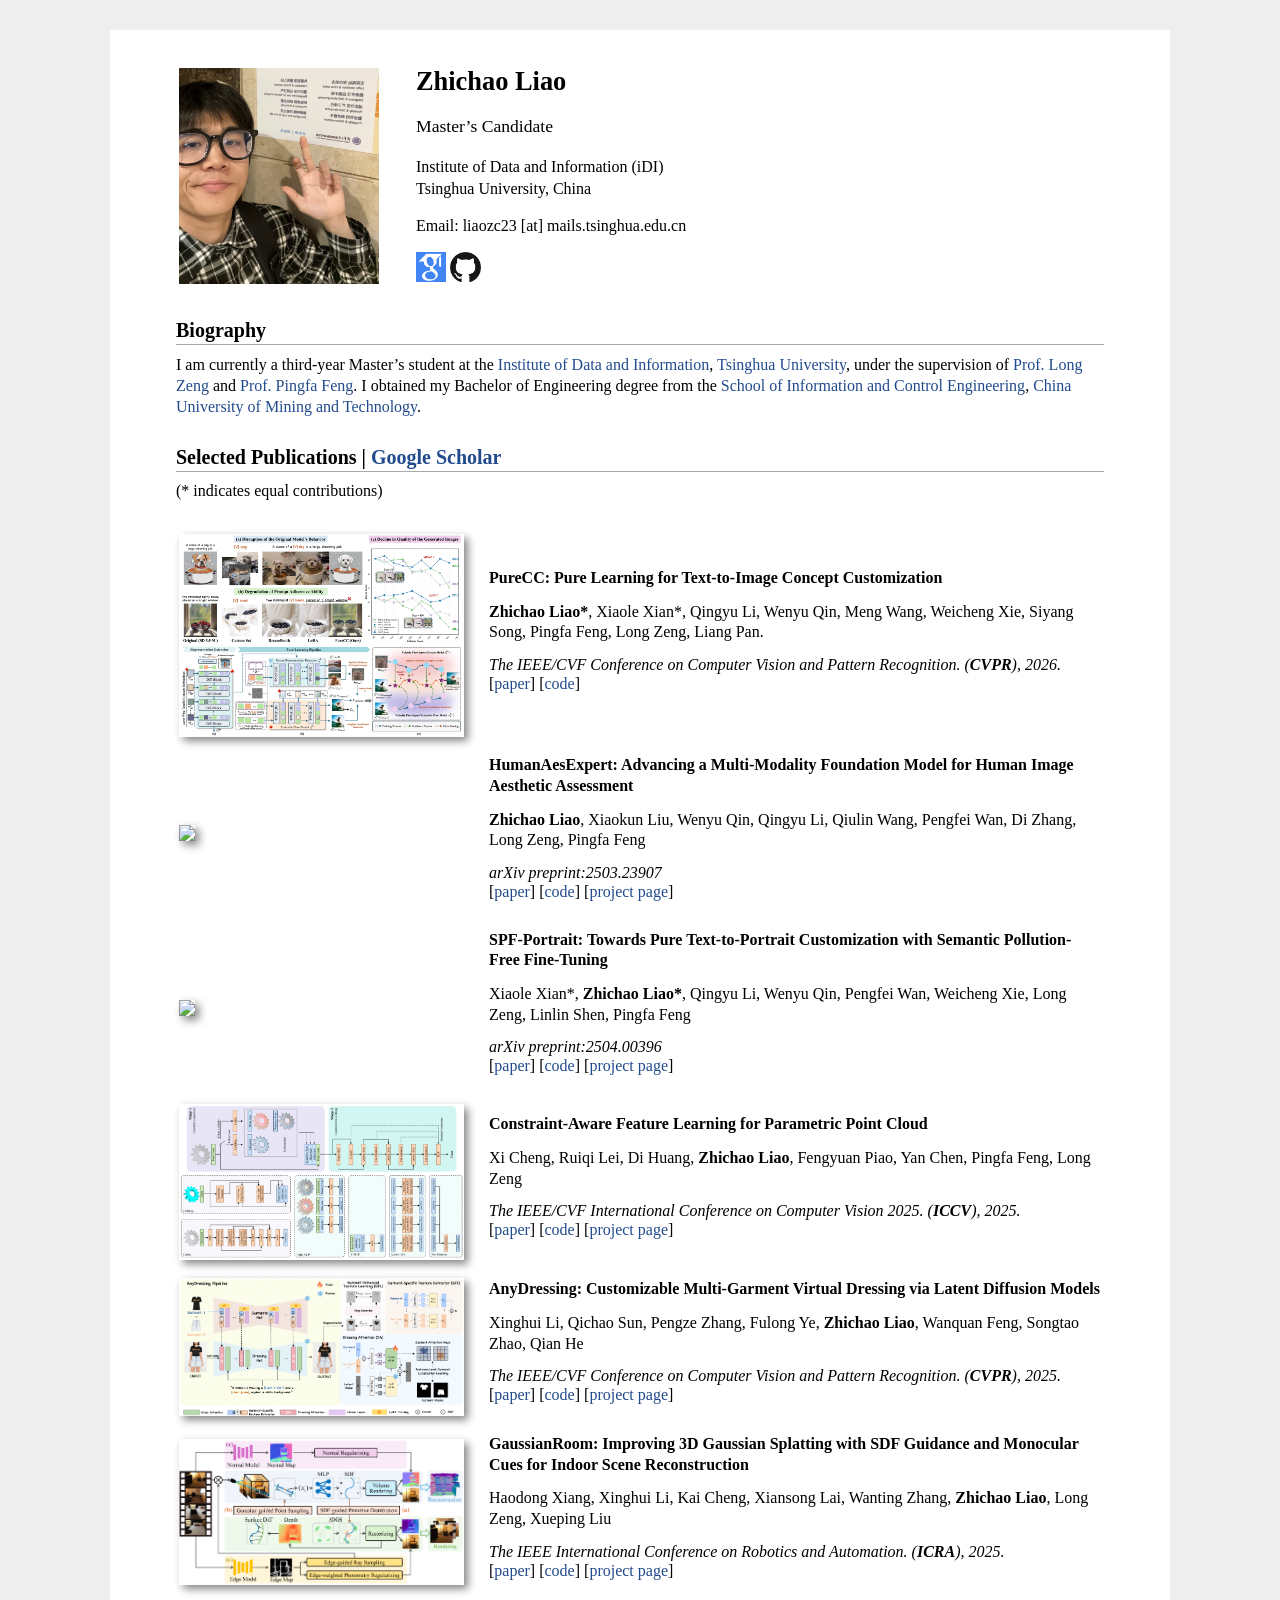
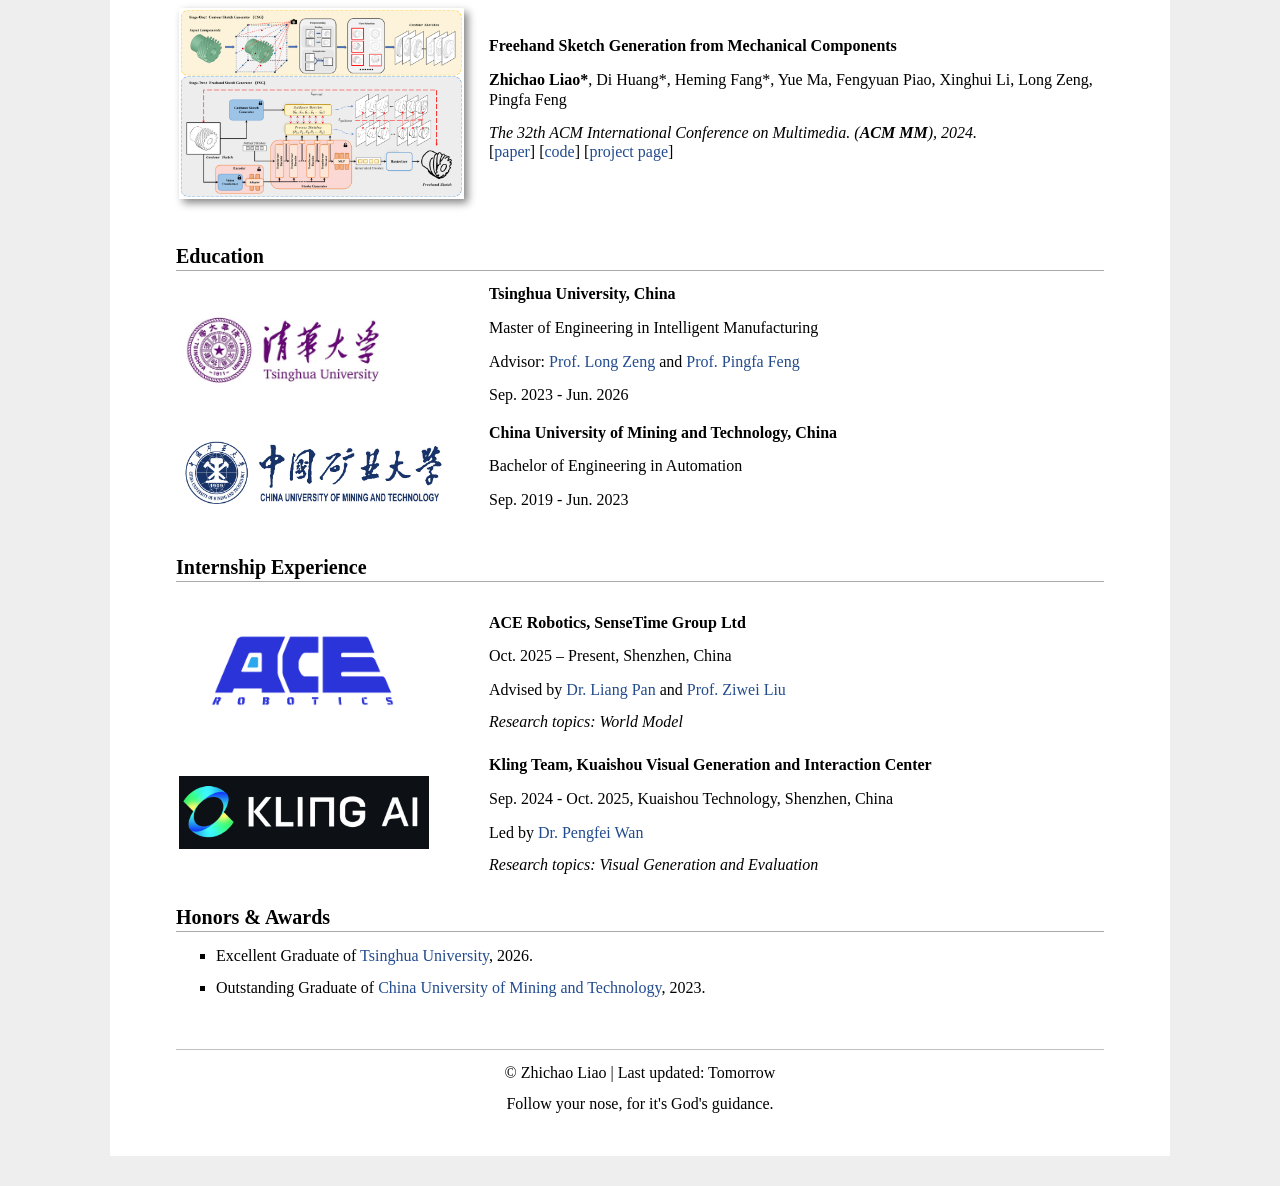
==== index.html @ 4aaed073 "Update index.html" ====
<!DOCTYPE html PUBLIC "-//W3C//DTD XHTML 1.1//EN"
  "http://www.w3.org/TR/xhtml11/DTD/xhtml11.dtd">
<html xmlns="http://www.w3.org/1999/xhtml" xml:lang="en">
<head>
<link rel="shortcut icon" href="myIcon.ico">
<meta http-equiv="Content-Type" content="text/html;charset=utf-8" />

<meta name="keywords" content="Zhichao Liao, Chaos Liao, THU, Tsinghua University"> 
<meta name="description" content="Zhichao Liao&#39;s home page">
<meta name="google-site-verification" content="sRV7njEFme-TlUt8aD9s37_O2lqmwnb_XZAtIdP8z1U" />
<link rel="stylesheet" href="jemdoc.css" type="text/css">
<title>Zhichao Liao&#39;s Homepage</title>
</head>

<body>
<div id="layout-content" style="margin-top:25px">

<!-- <a href="https://github.com/lzc-sg" class="github-corner"><svg width="80" height="80" viewBox="0 0 250 250" style="fill:#FD6C6C; color:#fff; position: absolute; top: 0; border: 0; right: 0;"><path d="M0,0 L115,115 L130,115 L142,142 L250,250 L250,0 Z"></path><path d="M128.3,109.0 C113.8,99.7 119.0,89.6 119.0,89.6 C122.0,82.7 120.5,78.6 120.5,78.6 C119.2,72.0 123.4,76.3 123.4,76.3 C127.3,80.9 125.5,87.3 125.5,87.3 C122.9,97.6 130.6,101.9 134.4,103.2" fill="currentColor" style="transform-origin: 130px 106px;" class="octo-arm"></path><path d="M115.0,115.0 C114.9,115.1 118.7,116.5 119.8,115.4 L133.7,101.6 C136.9,99.2 139.9,98.4 142.2,98.6 C133.8,88.0 127.5,74.4 143.8,58.0 C148.5,53.4 154.0,51.2 159.7,51.0 C160.3,49.4 163.2,43.6 171.4,40.1 C171.4,40.1 176.1,42.5 178.8,56.2 C183.1,58.6 187.2,61.8 190.9,65.4 C194.5,69.0 197.7,73.2 200.1,77.6 C213.8,80.2 216.3,84.9 216.3,84.9 C212.7,93.1 206.9,96.0 205.4,96.6 C205.1,102.4 203.0,107.8 198.3,112.5 C181.9,128.9 168.3,122.5 157.7,114.1 C157.9,116.9 156.7,120.9 152.7,124.9 L141.0,136.5 C139.8,137.7 141.6,141.9 141.8,141.8 Z" fill="currentColor" class="octo-body"></path></svg></a><style>.github-corner:hover .octo-arm{animation:octocat-wave 560ms ease-in-out}@keyframes octocat-wave{0%,100%{transform:rotate(0)}20%,60%{transform:rotate(-25deg)}40%,80%{transform:rotate(10deg)}}@media (max-width:500px){.github-corner:hover .octo-arm{animation:none}.github-corner .octo-arm{animation:octocat-wave 560ms ease-in-out}}</style> -->

<table>
	<tbody>
		<tr>
			<td style="padding-right:20px; vertical-align:top;">
				<img src="pic/lzc_2025.jpg" border="0" style="width:200px; height:auto; display:block;">
			</td>
			<td width="670" style="vertical-align:top; padding-left:15px;">
				<div id="toptitle" style="margin-bottom:0.76em; padding-bottom:0;">
					<h1 style="margin-top:0;">Zhichao Liao</h1>
				</div>

				<h3 style="margin-top:0; margin-bottom:0.96em; font-weight:normal;">Master’s Candidate</h3>
				<p style="margin-top:0; margin-bottom:0.96em; line-height:1.4;">
					Institute of Data and Information (iDI) <br>
					Tsinghua University, China
				</p>
				<p style="margin-top:0; margin-bottom:0.96em;">
					Email: liaozc23 [at] mails.tsinghua.edu.cn
				</p>
				<p style="margin-top:0; margin-bottom:0;">
					<a href="https://scholar.google.com/citations?user=4eRwbOEAAAAJ&hl=zh-CN"><img src="./pic/google_scholar.png" height="30px" style="margin-bottom:-3px"></a>
					<a href="https://github.com/lzc-sg"><img src="./pic/github_s.jpg" height="30px" style="margin-bottom:-3px"></a>
<!-- 				<a href="https://www.researchgate.net/profile/ZhichaoLiao"><img src="./pic/rg.png" height="30px" style="margin-bottom:-3px"></a>
				<a href="https://www.linkedin.com/in/ZhichaoLiao"><img src="./pic/LinkedIn_s.png" height="30px" style="margin-bottom:-3px"></a> -->
				</p>
			</td>
		</tr><tr>
	</tr></tbody>
</table>



<h2>Biography </h2>
<p>
	I am currently a third-year Master’s student at the <a href="https://www.sigs.tsinghua.edu.cn/en/7544/list.htm">Institute of Data and Information</a>, <a href="https://www.tsinghua.edu.cn/">Tsinghua University</a>, 
	under the supervision of <a href="https://jackyzengl.github.io/">Prof. Long Zeng</a> and <a href="https://me.tsinghua.edu.cn/info/1097/1576.htm">Prof. Pingfa Feng</a>. 
	I obtained my Bachelor of Engineering degree from the <a href="https://siee.cumt.edu.cn/"> School of Information and Control Engineering</a>, <a href="https://www.cumt.edu.cn/">China University of Mining and Technology</a>.
	
</p>
	
<!-- <p>
	Recently, my research interests lie in Generative AI and Multi-Modal Learning.<br>  
</p> -->

<!-- <p>
	<i style="color: red; display: inline;">I am actively pursuing PhD opportunities and welcome inquiries from those interested in collaborative academic endeavors. Please feel free to contact me for further discussion.</i>
</p> -->


<!-- <h2>News</h2>
<div style="height: 240px; overflow: auto;">
<ul>
	<li>
		[12/2024] No news is good news, <a href="https://github.com/lzc-sg"> lol </a> !  
	</li>
</ul>
</div> -->



<h2> Selected Publications | <a href="https://scholar.google.com/citations?user=4eRwbOEAAAAJ&hl=zh-CN">Google Scholar</a>
</h2>(* indicates equal contributions)
<!-- (* indicates equal contributions, † indicates corresponding author) -->
<!--
<div style="height: 1440px; overflow: auto;">
-->
<p><p>

<table id="tbPublications" width="100%">
	<tbody>

	<!-- <td><b>Preprints</b></td>

	<tr>&nbsp</tr>
	<tr>&nbsp</tr>
	<tr>&nbsp</tr>
	<tr>&nbsp</tr>
	<tr>&nbsp</tr> -->


	<tr>
		<td width="306">
		<img src="pub_pic/PureCC.png" width="285px" style="box-shadow: 4px 4px 8px #888">
		</td>				
		<td>
		<p><b>PureCC: Pure Learning for Text-to-Image Concept Customization</b></p>
		<p><b>Zhichao Liao*</b>, Xiaole Xian*, Qingyu Li, Wenyu Qin, Meng Wang, Weicheng Xie, Siyang Song, Pingfa Feng, Long Zeng, Liang Pan.</p>
		<em>The IEEE/CVF Conference on Computer Vision and Pattern Recognition. (<b>CVPR</b>), 2026.</em>
		<p> [<a href="https://arxiv.org/abs/2603.07561">paper</a>] [<a href="https://github.com/lzc-sg/PureCC">code</a>] <!-- [<a href="https://mcfreeskegen.github.io/">project page</a>]  -->
<!-- 		<a target="_blank" href ="https://github.com/di-huang/Freehand-Sketch-Generation-from-Mechanical-Components/"><img alt="GitHub stars" align="right" src="https://img.shields.io/github/stars/xxx/xxx"></a> -->
		</p>
		</td>
	</tr>
		
	<tr>&nbsp</tr>
	<tr>&nbsp</tr>
	<tr>&nbsp</tr>
	<tr>&nbsp</tr>
	<tr>&nbsp</tr>

	<tr>
		<td width="306">
		<img src="pub_pic/HumanAesExpert.png" width="285px" style="box-shadow: 4px 4px 8px #888">
		</td>				
		<td>
		<p><b>HumanAesExpert: Advancing a Multi-Modality Foundation Model for Human Image Aesthetic Assessment</b></p>
		<p><b>Zhichao Liao</b>, Xiaokun Liu, Wenyu Qin, Qingyu Li, Qiulin Wang, Pengfei Wan, Di Zhang, Long Zeng, Pingfa Feng </p>
		<em>arXiv preprint:2503.23907</em>
		<p> [<a href="https://arxiv.org/abs/2503.23907">paper</a>] [<a href="https://github.com/KwaiVGI/HumanAesExpert">code</a>] [<a href="https://humanaesexpert.github.io/HumanAesExpert/">project page</a>] 
		</p>
		</td>
	</tr>
		
	<tr>&nbsp</tr>
	<tr>&nbsp</tr>
	<tr>&nbsp</tr>
	<tr>&nbsp</tr>
	<tr>&nbsp</tr>
		
	<tr>
		<td width="306">
		<img src="pub_pic/SPF-Portrait.png" width="285px" style="box-shadow: 4px 4px 8px #888">
		</td>				
		<td>
		<p><b>SPF-Portrait: Towards Pure Text-to-Portrait Customization with Semantic Pollution-Free Fine-Tuning</b></p>
		<p>Xiaole Xian*, <b>Zhichao Liao*</b>, Qingyu Li, Wenyu Qin, Pengfei Wan, Weicheng Xie, Long Zeng, Linlin Shen, Pingfa Feng</p>
		<em>arXiv preprint:2504.00396</em>
		<p> [<a href="https://arxiv.org/abs/2504.00396">paper</a>] [<a href="https://github.com/KwaiVGI/SPF-Portrait">code</a>] [<a href="https://spf-portrait.github.io/SPF-Portrait/">project page</a>] 
		</p>
		</td>
	</tr>
		
	<!-- <tr>&nbsp</tr>
	<tr>&nbsp</tr>
	<tr>&nbsp</tr>
	<tr>&nbsp</tr>
	<tr>&nbsp</tr>
	
	<tr>
		<td width="306">
		<img src="pub_pic/2DGS-Room.png" width="285px" style="box-shadow: 4px 4px 8px #888">
		</td>				
		<td>
		<p><b>2DGS-Room: Seed-Guided 2D Gaussian Splatting with Geometric Constrains for High-Fidelity Indoor Scene Reconstruction</b></p>
		<p>Wanting Zhang, Haodong Xiang, <b>Zhichao Liao</b>, Xiansong Lai, Xinghui Li, Long Zeng</p>
		<em>arXiv preprint:2412.03428</em>
		<p> [<a href="https://arxiv.org/abs/2412.03428">paper</a>] [<a href="https://github.com/Valentina-Zhang/2DGS-Room">code</a>] [<a href="https://valentina-zhang.github.io/2DGS-Room/">project page</a>] 
		</p>
		</td>
	</tr> -->
		
	<tr>&nbsp</tr>
	<tr>&nbsp</tr>
	<tr>&nbsp</tr>
	<tr>&nbsp</tr>
	<tr>&nbsp</tr>		
		
	<!-- <td><b>Conference</b></td>

	<tr>&nbsp</tr>
	<tr>&nbsp</tr>
	<tr>&nbsp</tr>
	<tr>&nbsp</tr>
	<tr>&nbsp</tr> -->
	
	<tr>
		<td width="306">
		<img src="pub_pic/CstNet.png" width="285px" style="box-shadow: 4px 4px 8px #888">
		</td>				
		<td>
		<p><b>Constraint-Aware Feature Learning for Parametric Point Cloud</b></p>
		<p>Xi Cheng, Ruiqi Lei, Di Huang, <b>Zhichao Liao</b>, Fengyuan Piao, Yan Chen, Pingfa Feng, Long Zeng</p>
		<em>The IEEE/CVF International Conference on Computer Vision 2025. (<b>ICCV</b>), 2025.</em>
		<p> [<a href="https://arxiv.org/abs/2411.07747">paper</a>] [<a href="https://github.com/cstnetwork/cstnet">code</a>] [<a href="https://cstnetwork.github.io/">project page</a>] 
		</td>
	</tr>
		
	<tr>&nbsp</tr>
	<tr>&nbsp</tr>
	<tr>&nbsp</tr>
	<tr>&nbsp</tr>
	<tr>&nbsp</tr>	

	<tr>
		<td width="306">
		<img src="pub_pic/AnyDressing.png" width="285px" style="box-shadow: 4px 4px 8px #888">
		</td>				
		<td>
		<p><b>AnyDressing: Customizable Multi-Garment Virtual Dressing via Latent Diffusion Models</b></p>
		<p>Xinghui Li, Qichao Sun, Pengze Zhang, Fulong Ye, <b>Zhichao Liao</b>, Wanquan Feng, Songtao Zhao, Qian He</p>
		<em>The IEEE/CVF Conference on Computer Vision and Pattern Recognition. (<b>CVPR</b>), 2025.</em>
		<p> [<a href="https://arxiv.org/abs/2412.04146">paper</a>] [<a href="https://github.com/Crayon-Shinchan/AnyDressing">code</a>] [<a href="https://crayon-shinchan.github.io/AnyDressing/">project page</a>] 
<!-- 		<a target="_blank" href ="https://github.com/di-huang/Freehand-Sketch-Generation-from-Mechanical-Components/"><img alt="GitHub stars" align="right" src="https://img.shields.io/github/stars/xxx/xxx"></a> -->
		</p>
		</td>
	</tr>
	
	<tr>&nbsp</tr>
	<tr>&nbsp</tr>
	<tr>&nbsp</tr>
	<tr>&nbsp</tr>
	<tr>&nbsp</tr>


	<tr>
		<td width="306">
		<img src="pub_pic/GaussianRoom.png" width="285px" style="box-shadow: 4px 4px 8px #888">
		</td>				
		<td>
		<p><b>GaussianRoom: Improving 3D Gaussian Splatting with SDF Guidance and Monocular Cues for Indoor Scene Reconstruction</b></p>
		<p>Haodong Xiang, Xinghui Li, Kai Cheng, Xiansong Lai, Wanting Zhang, <b>Zhichao Liao</b>, Long Zeng, Xueping Liu</p>
		<em>The IEEE International Conference on Robotics and Automation. (<b>ICRA</b>), 2025.</em>
		<p> [<a href="https://arxiv.org/abs/2405.19671">paper</a>] [<a href="https://github.com/xhd0612/GaussianRoom">code</a>] [<a href="https://xhd0612.github.io/GaussianRoom.github.io/">project page</a>] 
<!-- 		<a target="_blank" href ="https://github.com/di-huang/Freehand-Sketch-Generation-from-Mechanical-Components/"><img alt="GitHub stars" align="right" src="https://img.shields.io/github/stars/xxx/xxx"></a> -->
		</p>
		</td>
	</tr>
	
	<!-- <tr>&nbsp</tr>
	<tr>&nbsp</tr>
	<tr>&nbsp</tr>
	<tr>&nbsp</tr>
	<tr>&nbsp</tr>

	<tr>
		<td width="306">
		<img src="pub_pic/Training-Free.png" width="285px" style="box-shadow: 4px 4px 8px #888">
		</td>				
		<td>
		<p><b>Training-Free Point Cloud Recognition Based on Geometric and Semantic Information Fusion</b></p>
		<p>Yan Chen, Di Huang, <b>Zhichao Liao</b>, Xi Cheng, Xinghui Li, Long Zeng</p>
		<em>The IEEE International Conference on Acoustics, Speech and Signal Processing. (<b>ICASSP</b>), 2025.</em>
		<p> [<a href="https://arxiv.org/abs/2409.04760">paper</a>] [<a href="https://arxiv.org/abs/2409.04760">code</a>] [<a href="https://arxiv.org/abs/2409.04760">project page</a>]  -->
<!-- 		<a target="_blank" href ="https://github.com/di-huang/Freehand-Sketch-Generation-from-Mechanical-Components/"><img alt="GitHub stars" align="right" src="https://img.shields.io/github/stars/xxx/xxx"></a> -->
		<!-- </p>
		</td>
	</tr> -->
	
	<tr>&nbsp</tr>
	<tr>&nbsp</tr>
	<tr>&nbsp</tr>
	<tr>&nbsp</tr>
	<tr>&nbsp</tr>	


	<tr>
		<td width="306">
		<img src="pub_pic/Freehand Sketch Generation from Mechanical Components.png" width="285px" style="box-shadow: 4px 4px 8px #888">
		</td>				
		<td>
		<p><b>Freehand Sketch Generation from Mechanical Components</b></p>
		<p><b>Zhichao Liao*</b>, Di Huang*, Heming Fang*, Yue Ma, Fengyuan Piao, Xinghui Li, Long Zeng, Pingfa Feng</p>
		<em>The 32th ACM International Conference on Multimedia. (<b>ACM MM</b>), 2024.</em>
		<p> [<a href="https://arxiv.org/abs/2408.05966">paper</a>] [<a href="https://github.com/di-huang/Freehand-Sketch-Generation-from-Mechanical-Components/">code</a>] [<a href="https://mcfreeskegen.github.io/">project page</a>] 
<!-- 		<a target="_blank" href ="https://github.com/di-huang/Freehand-Sketch-Generation-from-Mechanical-Components/"><img alt="GitHub stars" align="right" src="https://img.shields.io/github/stars/xxx/xxx"></a> -->
		</p>
		</td>
	</tr>
		
	<tr>&nbsp</tr>
	<tr>&nbsp</tr>
	<tr>&nbsp</tr>
	<tr>&nbsp</tr>
	<tr>&nbsp</tr>	

<!-- 	####################################### -->
<!-- 	<td><b>Journal</b></td> -->
		
<!-- 	<tr>&nbsp</tr>
	<tr>&nbsp</tr>
	<tr>&nbsp</tr>
	<tr>&nbsp</tr>
	<tr>&nbsp</tr>	 -->

<!-- 	<tr>
		<td width="306">
		<img src="pub_pic/Freehand Sketch Generation from Mechanical Components.png" width="285px" style="box-shadow: 4px 4px 8px #888">
		</td>				
		<td>
		<p><b>Freehand Sketch Generation from Mechanical Components</b></p>
		<p><b>Zhichao Liao</b>, Di Huang, Heming Fang, Yue Ma, Fengyuan Piao, Xinghui Li, Long Zeng, Pingfa Feng</p>
		<em>The 32th ACM International Conference on Multimedia. (<b>ACM MM</b>), 2024.</em>
		<p> [<a href="https://arxiv.org/abs/2408.05966">paper</a>] [<a href="https://github.com/di-huang/Freehand-Sketch-Generation-from-Mechanical-Components/">code</a>] [<a href="https://github.com/lzc-sg">project page</a>]  -->
<!-- 		<a target="_blank" href ="https://github.com/di-huang/Freehand-Sketch-Generation-from-Mechanical-Components/"><img alt="GitHub stars" align="right" src="https://img.shields.io/github/stars/xxx/xxx"></a> -->
<!-- 		</p>
		</td>
	</tr>
 -->
<!-- 	<tr>&nbsp</tr>
	<tr>&nbsp</tr>
	<tr>&nbsp</tr>
	<tr>&nbsp</tr>
	<tr>&nbsp</tr>
 -->
<!-- 	####################################### -->
</tbody></table>
<!--
</div>
-->


<h2>Education</h2>
<table id="tbPublications" width="100%">
<tbody>
    <!-- Entry 1 -->
    <tr>
        <td width="306">
            <img src="pic/thu.jpg" width="210px" style="box-shadow: 4px 4px 8px #ffffff">
        </td>
        <td>
            <p><b>Tsinghua University, China</b></p>
            <p>Master of Engineering in Intelligent Manufacturing</p>
            <p>Advisor: 
                <a href="https://jackyzengl.github.io/">Prof. Long Zeng</a> and 
                <a href="https://me.tsinghua.edu.cn/info/1097/1576.htm">Prof. Pingfa Feng</a>
            </p>
            <p>Sep. 2023 - Jun. 2026</p>
        </td>
    </tr>

    <!-- Entry 2 -->
    <tr>
        <td width="306">
            <img src="pic/cumt.jpg" width="270px" style="box-shadow: 4px 4px 8px #ffffff">
        </td>
        <td>
            <p><b>China University of Mining and Technology, China</b></p>
            <p>Bachelor of Engineering in Automation</p>
            <p>Sep. 2019 - Jun. 2023</p>
        </td>
    </tr>
</tbody>
</table>



<h2>Internship Experience</h2>
<table id="tbPublications" width="100%">
<tbody>
    <!-- Entry 1 -->
	<tr>
	    <td width="306" style="vertical-align:middle;">
	        <img src="pic/ACE.png" width="200px" style="box-shadow: 4px 4px 8px #ffffff; display:block; margin:0 auto 0 23px;">
	    </td>
	    <td style="vertical-align:middle;">
	        <p><b>ACE Robotics, SenseTime Group Ltd</b></p>
	        <p>Oct. 2025 – Present, Shenzhen, China</p>
	        <p>
	            Advised by 
	            <a href="https://ethan7899.github.io/">Dr. Liang Pan</a> 
	            and
	            <a href="https://liuziwei7.github.io/">Prof. Ziwei Liu</a>
	        </p>
	        <em>Research topics: World Model</em>
	    </td>
	</tr>
	
	<tr>&nbsp</tr>
	<tr>&nbsp</tr>
	<tr>&nbsp</tr>
	<tr>&nbsp</tr>
	<tr>&nbsp</tr>

	
	<tr>&nbsp</tr>
	<tr>&nbsp</tr>
	<tr>&nbsp</tr>
	<tr>&nbsp</tr>
	<tr>&nbsp</tr>
	
	<tr>
	    <td width="306" style="text-align:left; vertical-align:middle;">
	        <img src="pic/kling-ai.png" width="250px" style="box-shadow: 4px 4px 8px #ffffff">
	    </td>
	    <td>
	        <p><b>Kling Team, Kuaishou Visual Generation and Interaction Center</b></p>
	        <p>Sep. 2024 - Oct. 2025, Kuaishou Technology, Shenzhen, China</p>
	        <p>Led by 
	            <a href="https://magicwpf.github.io/">Dr. Pengfei Wan</a>
	        </p>
	        <em>Research topics: Visual Generation and Evaluation</em>
	    </td>
	</tr>

</tbody>
</table>


	

<h2>Honors &amp; Awards</h2>
<div>
<ul>
	<li>
		<tr><td>Excellent Graduate of <a href="https://www.tsinghua.edu.cn/">Tsinghua University</a>, 2026.</td></tr>
	</li>
	<!-- <li>
		<tr><td><a href="https://www.tsinghua.edu.cn/">Tsinghua University</a> Advanced Manufacturing Scholarship, 2024.</td></tr>
	</li> -->
	<li>
		<tr><td>Outstanding Graduate of <a href="https://www.cumt.edu.cn/">China University of Mining and Technology</a>, 2023.</td></tr>
	</li>
	<!-- <li>
		<tr><td>Dioo Microcircuits Corporation Scholarship, 2023.</td></tr>
	</li>
	<li>
		<tr><td>Pingmei Shenma Corporation Scholarship, 2022.</td></tr>
	</li>
	<li>
		<tr><td>First-Class Scholarship of <a href="https://www.cumt.edu.cn/">China University of Mining and Technology</a>, 2022.</td></tr>
	</li>
	<li>
		<tr><td>Outstanding Student of <a href="https://www.cumt.edu.cn/">China University of Mining and Technology</a>, 2022.</td></tr>
	</li>
	<li>
		<tr><td>First-Class Scholarship of <a href="https://www.cumt.edu.cn/">China University of Mining and Technology</a>, 2021.</td></tr>
	</li>
	<li>
		<tr><td>Outstanding Student of <a href="https://www.cumt.edu.cn/">China University of Mining and Technology</a>, 2021.</td></tr>
	</li>
	<li>
		<tr><td>Dadi Corporation Scholarship, 2020.</td></tr>
	</li> -->
</ul>
</div>

	

<!-- <h2>Professional Services</h2>
<ul>
	<li>	
	<b>Conference Reviewers:</b><br>
	IEEE/CVF Conference on Computer Vision and Pattern Recognition (CVPR) <br>
	IEEE/CVF International Conference on Computer Vision (ICCV) <br>
	ACM International Conference on Multimedia (ACM MM) <br>
	</li>
	
	<li>	
	<b>Journal Reviewers:</b><br>
	Computer-Aided Design <br>
	</li>
</ul> -->


	
<!-- <h2>Teaching</h2>
<table id="tbTeaching" border="0" width="100%">
	<tbody>
		<tr>
			<td> 2001-2024</td><td>All of the Years</td><td> None </td>
		</tr>
	</tbody>
</table> -->


	
<!-- <h2>Others </h2>
<p>
	Life's a Struggle, good luck!
</p> -->


	
<div id="footer">
	<div id="footer-text"></div>
</div>
        <script type='text/javascript' id='clustrmaps' src='//cdn.clustrmaps.com/map_v2.js?cl=808080&w=450&t=tt&d=WUqC0bBhefy9JF6zku6j6DBaKG3LIOKCJ30Ki-2eN40&co=ffffff&cmo=3acc3a&cmn=ff5353&ct=080808'></script>
	<p><center> &copy; Zhichao Liao | Last updated: Tomorrow</center></p>
	<p><center> Follow your nose, for it's God's guidance.<center><p>

</div>

</body></html>
---- jemdoc.css ----
/* Default css file for jemdoc. */

table#tlayout {
    border: none;
    border-collapse: separate;
    background: white;
}
/*
body {
	background: white;
	padding-bottom: 8px;
	margin: 0;
}
*/
html {
  background-color: #eeeeee; 
}

body { 
  font-family: Georgia, serif;
  color: #000;
  background-color: #ffffff; 
  text-align:left; /* for IE */
  margin-top: 30px; 
  margin-bottom: 30px;
  margin-left: auto;
  margin-right: auto;
  padding-left:  50px;
  padding-right: 50px;
  padding-top: 10px;
  padding-bottom: 30px;
  max-width: 960px;
}

#layout-menu {
	background: #f6f6f6;
	border: 1px solid #dddddd;
	padding-top: 0.5em;
	padding-left: 8px;
	padding-right: 8px;
	font-size: 1.0em;
	width: auto;
	white-space: nowrap;
    text-align: left;
    vertical-align: top;
}

#layout-menu td {
	background: #f4f4f4;
    vertical-align: top;
}

#layout-content {
	padding-top: 0.0em;
	padding-left: 1.0em;
	padding-right: 1.0em;
    border: none;
    background: white;
    text-align: left;
    vertical-align: top;
}

#layout-menu a {
	line-height: 1.5em;
	margin-left: 0.5em;
}

tt {
    background: #ffffdd;
}

pre, tt {
	font-size: 90%;
	font-family: monaco, monospace;
}

a, a > tt {
	color: #224b8d;
	text-decoration: none;
}

a:hover {
	border-bottom: 1px gray dotted;
}

#layout-menu a.current:link, #layout-menu a.current:visited {
	color: #022b6d;
	border-bottom: 1px gray solid;
}
#layout-menu a:link, #layout-menu a:visited, #layout-menu a:hover {
	color: #527bbd;
	text-decoration: none;
}
#layout-menu a:hover {
	text-decoration: none;
}

div.menu-category {
	border-bottom: 1px solid gray;
	margin-top: 0.8em;
	padding-top: 0.2em;
	padding-bottom: 0.1em;
	font-weight: bold;
}

div.menu-item {
	padding-left: 16px;
	text-indent: -16px;
}

div#toptitle {
	padding-bottom: 0.2em;
	margin-bottom: 1.5em;
	/*border-bottom: 3px double gray;*/
}

/* Reduce space if we begin the page with a title. */
div#toptitle + h2, div#toptitle + h3 {
	margin-top: 0em;
}

div#subtitle {
	margin-top: 0.0em;
	margin-bottom: 0.0em;
	padding-top: 0em;
	padding-bottom: 0.1em;
}

em {
	font-style: italic;
}

strong {
	font-weight: bold;
}


h1, h2, h3 {
	color: #000000;
	margin-top: 0.7em;
	margin-bottom: 0.5em;
	padding-bottom: 0.2em;
	line-height: 1.0;
	padding-top: 0.5em;
	border-bottom: 1px solid #aaaaaa;
}

h1 {
	font-size: 165%;
	padding-bottom: 0.3em;
}

h2 {
	padding-top: 0.8em;
	font-size: 125%;
}

h2 + h3 {
    padding-top: 0.2em;
}

h3 {
	font-size: 110%;
	border-bottom: none;
}

p {
	margin-top: 0.0em;
	margin-bottom: 0.8em;
	padding: 0;
	line-height: 1.3;
}

pre {
	padding: 0;
	margin: 0;
}

div#footer {
	font-size: small;
	border-top: 1px solid #c0c0c0;
	padding-top: 0.1em;
	margin-top: 4.0em;
	color: #c0c0c0;
}

div#footer a {
	color: #80a0b0;
}

div#footer-text {
	float: left;
	padding-bottom: 8px;
}

ul, ol, dl {
	margin-top: 0.2em;
	padding-top: 0;
	margin-bottom: 0.8em;
}

dt {
	margin-top: 0.5em;
	margin-bottom: 0;
}

dl {
	margin-left: 20px;
}

dd {
	color: #222222;
}

dd > *:first-child {
	margin-top: 0;
}

ul {
	list-style-position: outside;
	list-style-type: square;
}

p + ul, p + ol {
	margin-top: -0.5em;
}

li {
	margin-top:0.9em;
}

ol {
	list-style-position: outside;
	list-style-type: decimal;
}

li p, dd p {
	margin-bottom: 0.3em;
}


ol ol {
	list-style-type: lower-alpha;
}

ol ol ol {
	list-style-type: lower-roman;
}

p + div.codeblock {
	margin-top: -0.6em;
}

div.codeblock, div.infoblock {
	margin-right: 0%;
	margin-top: 1.2em;
	margin-bottom: 1.3em;
}

div.blocktitle {
	font-weight: bold;
	color: #cd7b62;
	margin-top: 1.2em;
	margin-bottom: 0.1em;
}

div.blockcontent {
	border: 1px solid silver;
	padding: 0.3em 0.5em;
}

div.infoblock > div.blockcontent {
	background: #ffffee;
}

div.blockcontent p + ul, div.blockcontent p + ol {
	margin-top: 0.4em;
}

div.infoblock p {
	margin-bottom: 0em;
}

div.infoblock li p, div.infoblock dd p {
	margin-bottom: 0.5em;
}

div.infoblock p + p {
	margin-top: 0.8em;
}

div.codeblock > div.blockcontent {
	background: #f6f6f6;
}

span.pycommand {
	color: #000070;
}

span.statement {
	color: #008800;
}
span.builtin {
	color: #000088;
}
span.special {
	color: #990000;
}
span.operator {
	color: #880000;
}
span.error {
	color: #aa0000;
}
span.comment, span.comment > *, span.string, span.string > * {
	color: #606060;
}

@media print {
	#layout-menu { display: none; }
}

#fwtitle {
	margin: 2px;
}

#fwtitle #toptitle {
	padding-left: 0.5em;
	margin-bottom: 0.5em;
}

#layout-content h1:first-child, #layout-content h2:first-child, #layout-content h3:first-child {
	margin-top: -0.7em;
}

div#toptitle h1, #layout-content div#toptitle h1 {
	margin-bottom: 0.0em;
	padding-bottom: 0.1em;
	padding-top: 0;
	margin-top: 0.5em;
	border-bottom: none;
}

img.eq {
	padding: 0;
	padding-left: 0.1em;
	padding-right: 0.1em;
	margin: 0;
}

img.eqwl {
	padding-left: 2em;
	padding-top: 0.6em;
	padding-bottom: 0.2em;
	margin: 0;
}

table + table {
    margin-top: 1em;
}

tr.heading {
    font-weight: bold;
    border-bottom: 2px solid black;
}

img {
    border: none;
}

table.imgtable, table.imgtable td {
    border: none;
    text-align: left;
}
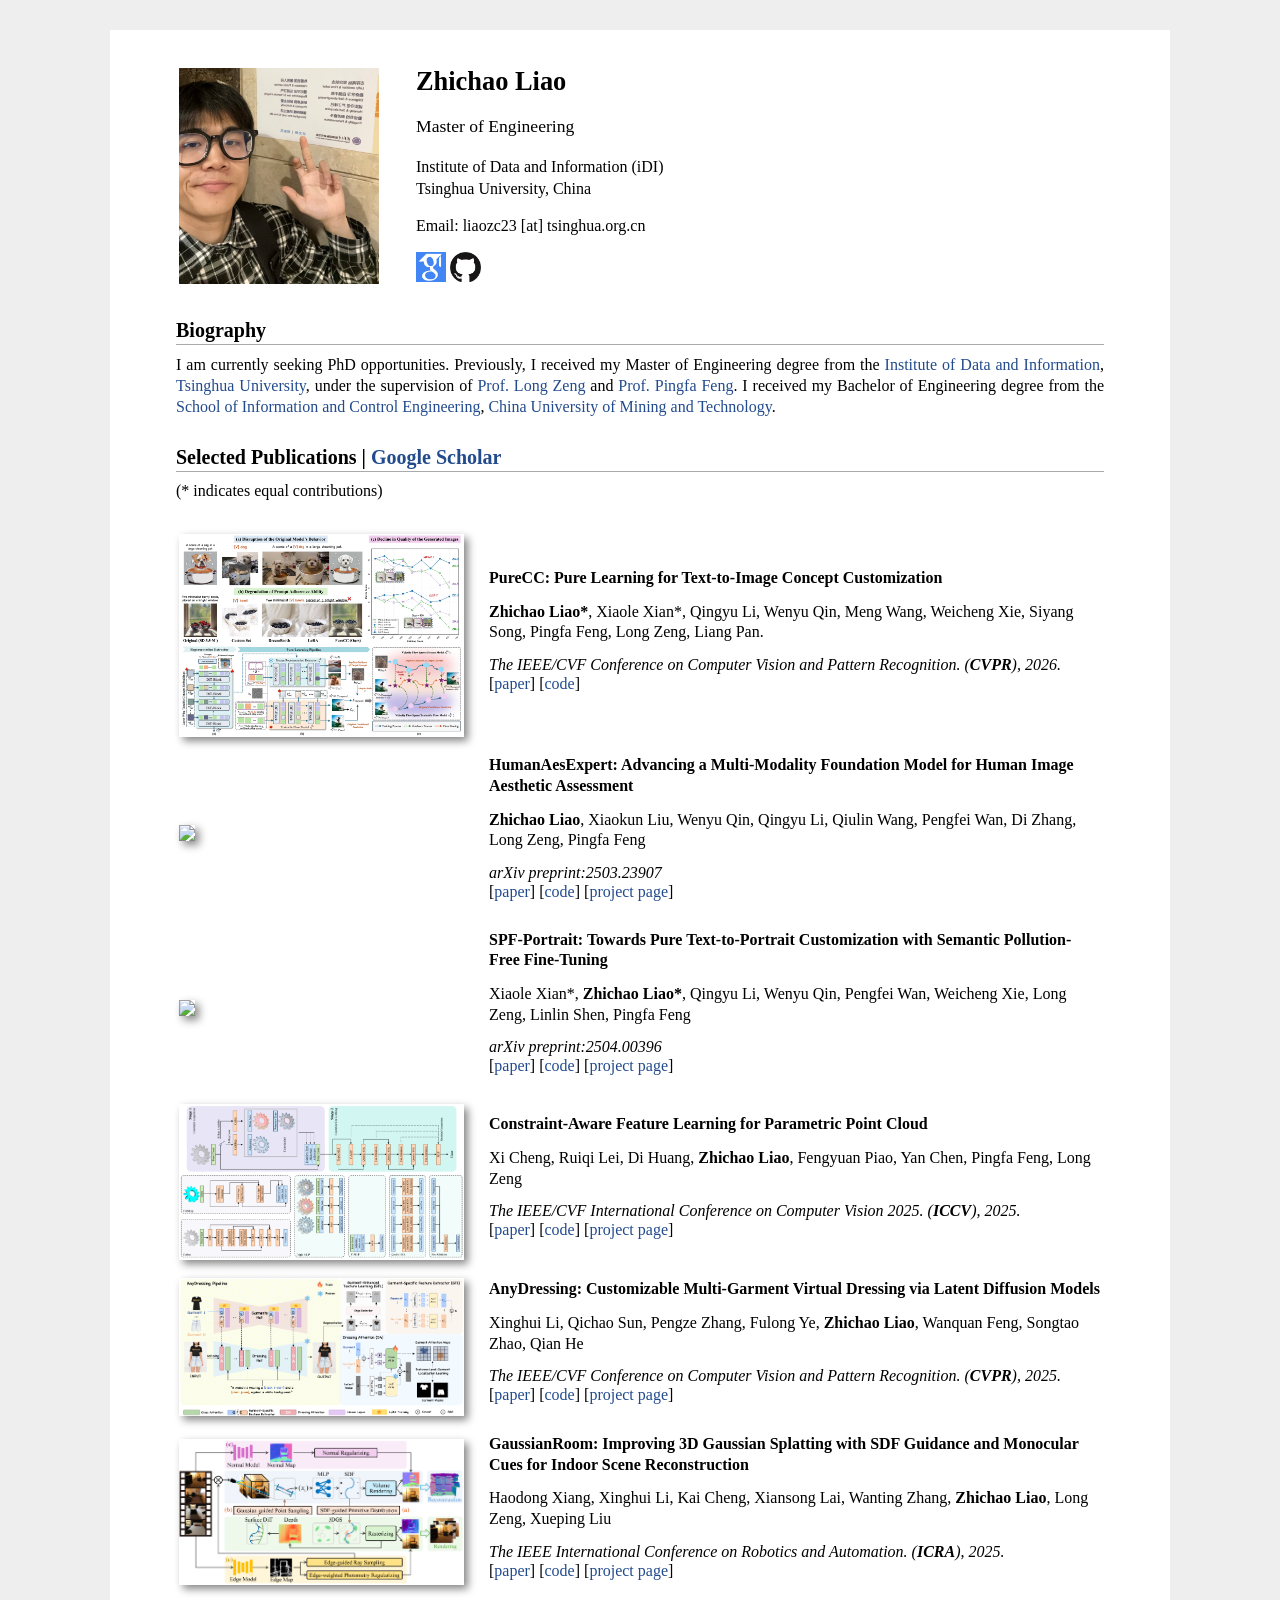
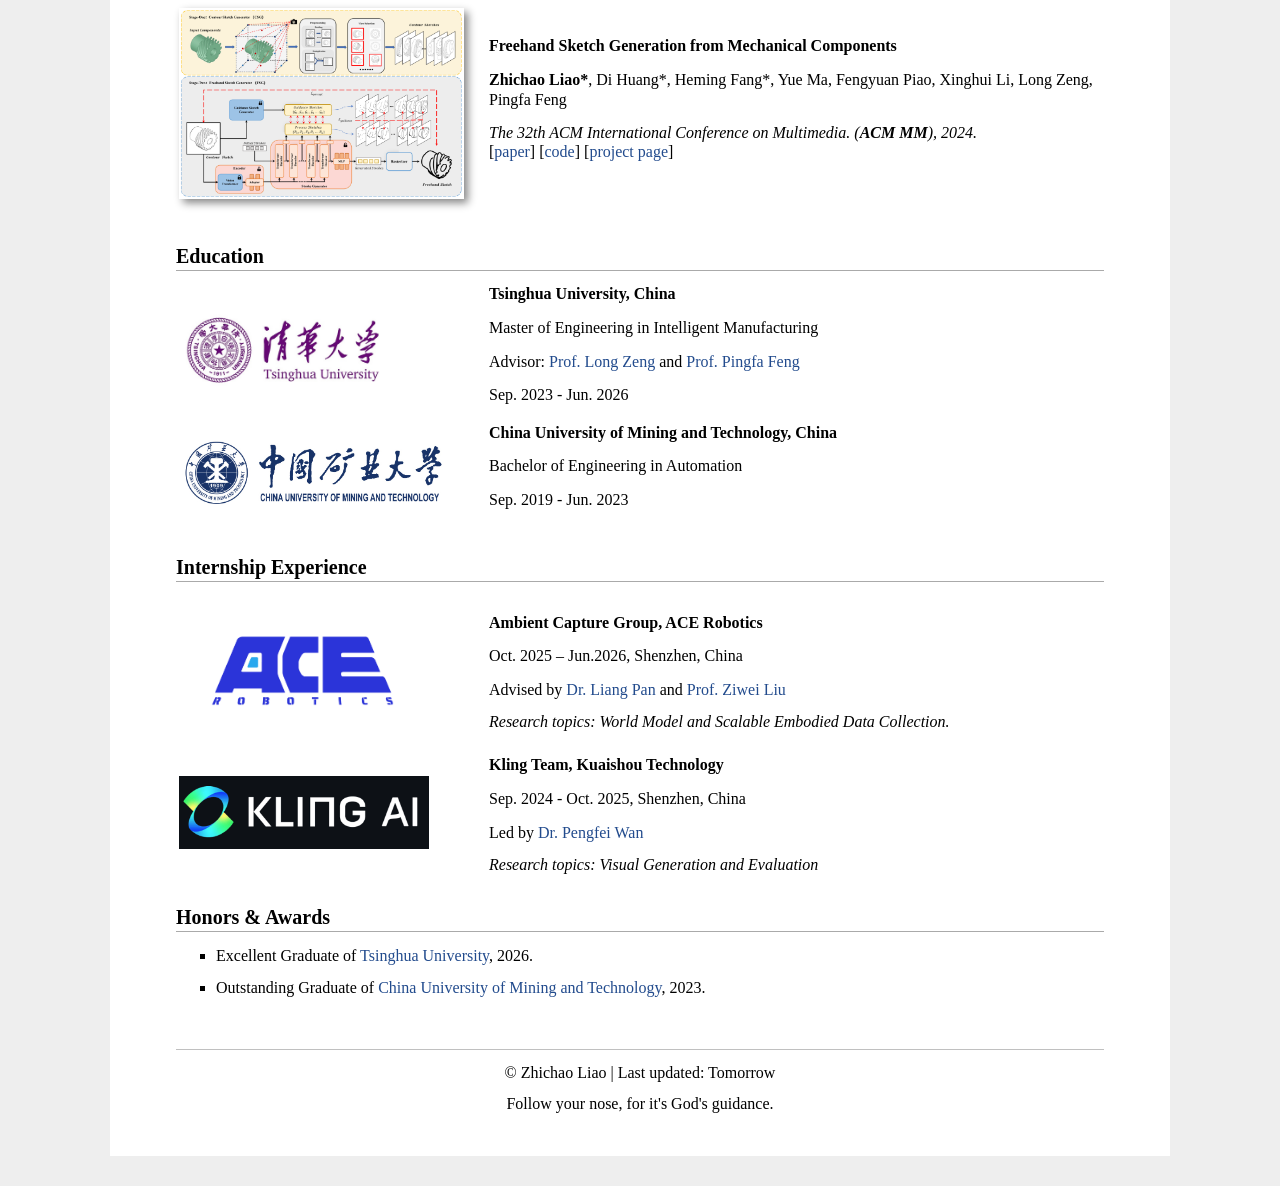
==== commit 02cd30a5: "lzc" ====
--- a/index.html
+++ b/index.html
@@ -28,13 +28,13 @@
 					<h1 style="margin-top:0;">Zhichao Liao</h1>
 				</div>
 
-				<h3 style="margin-top:0; margin-bottom:0.96em; font-weight:normal;">Master’s Candidate</h3>
+				<h3 style="margin-top:0; margin-bottom:0.96em; font-weight:normal;">Master of Engineering</h3>
 				<p style="margin-top:0; margin-bottom:0.96em; line-height:1.4;">
 					Institute of Data and Information (iDI) <br>
 					Tsinghua University, China
 				</p>
 				<p style="margin-top:0; margin-bottom:0.96em;">
-					Email: liaozc23 [at] mails.tsinghua.edu.cn
+					Email: liaozc23 [at] tsinghua.org.cn
 				</p>
 				<p style="margin-top:0; margin-bottom:0;">
 					<a href="https://scholar.google.com/citations?user=4eRwbOEAAAAJ&hl=zh-CN"><img src="./pic/google_scholar.png" height="30px" style="margin-bottom:-3px"></a>
@@ -50,11 +50,16 @@
 
 
 <h2>Biography </h2>
-<p>
-	I am currently a third-year Master’s student at the <a href="https://www.sigs.tsinghua.edu.cn/en/7544/list.htm">Institute of Data and Information</a>, <a href="https://www.tsinghua.edu.cn/">Tsinghua University</a>, 
-	under the supervision of <a href="https://jackyzengl.github.io/">Prof. Long Zeng</a> and <a href="https://me.tsinghua.edu.cn/info/1097/1576.htm">Prof. Pingfa Feng</a>. 
-	I obtained my Bachelor of Engineering degree from the <a href="https://siee.cumt.edu.cn/"> School of Information and Control Engineering</a>, <a href="https://www.cumt.edu.cn/">China University of Mining and Technology</a>.
-	
+<p style="text-align: justify; text-align-last: left;">
+	I am currently seeking PhD opportunities. Previously, I received my Master of Engineering degree from the
+	<a href="https://www.sigs.tsinghua.edu.cn/en/7544/list.htm">Institute of Data and Information</a>,
+	<a href="https://www.tsinghua.edu.cn/">Tsinghua University</a>,
+	under the supervision of
+	<a href="https://jackyzengl.github.io/">Prof. Long Zeng</a> and
+	<a href="https://me.tsinghua.edu.cn/info/1097/1576.htm">Prof. Pingfa Feng</a>.
+	I received my Bachelor of Engineering degree from the
+	<a href="https://siee.cumt.edu.cn/">School of Information and Control Engineering</a>,
+	<a href="https://www.cumt.edu.cn/">China University of Mining and Technology</a>.
 </p>
 	
 <!-- <p>
@@ -362,15 +367,15 @@
 	        <img src="pic/ACE.png" width="200px" style="box-shadow: 4px 4px 8px #ffffff; display:block; margin:0 auto 0 23px;">
 	    </td>
 	    <td style="vertical-align:middle;">
-	        <p><b>ACE Robotics, SenseTime Group Ltd</b></p>
-	        <p>Oct. 2025 – Present, Shenzhen, China</p>
+	        <p><b>Ambient Capture Group, ACE Robotics</b></p>
+	        <p>Oct. 2025 – Jun.2026, Shenzhen, China</p>
 	        <p>
 	            Advised by 
 	            <a href="https://ethan7899.github.io/">Dr. Liang Pan</a> 
 	            and
 	            <a href="https://liuziwei7.github.io/">Prof. Ziwei Liu</a>
 	        </p>
-	        <em>Research topics: World Model</em>
+	        <em>Research topics: World Model and Scalable Embodied Data Collection.</em>
 	    </td>
 	</tr>
 	
@@ -392,8 +397,8 @@
 	        <img src="pic/kling-ai.png" width="250px" style="box-shadow: 4px 4px 8px #ffffff">
 	    </td>
 	    <td>
-	        <p><b>Kling Team, Kuaishou Visual Generation and Interaction Center</b></p>
-	        <p>Sep. 2024 - Oct. 2025, Kuaishou Technology, Shenzhen, China</p>
+	        <p><b>Kling Team, Kuaishou Technology</b></p>
+	        <p>Sep. 2024 - Oct. 2025, Shenzhen, China</p>
 	        <p>Led by 
 	            <a href="https://magicwpf.github.io/">Dr. Pengfei Wan</a>
 	        </p>
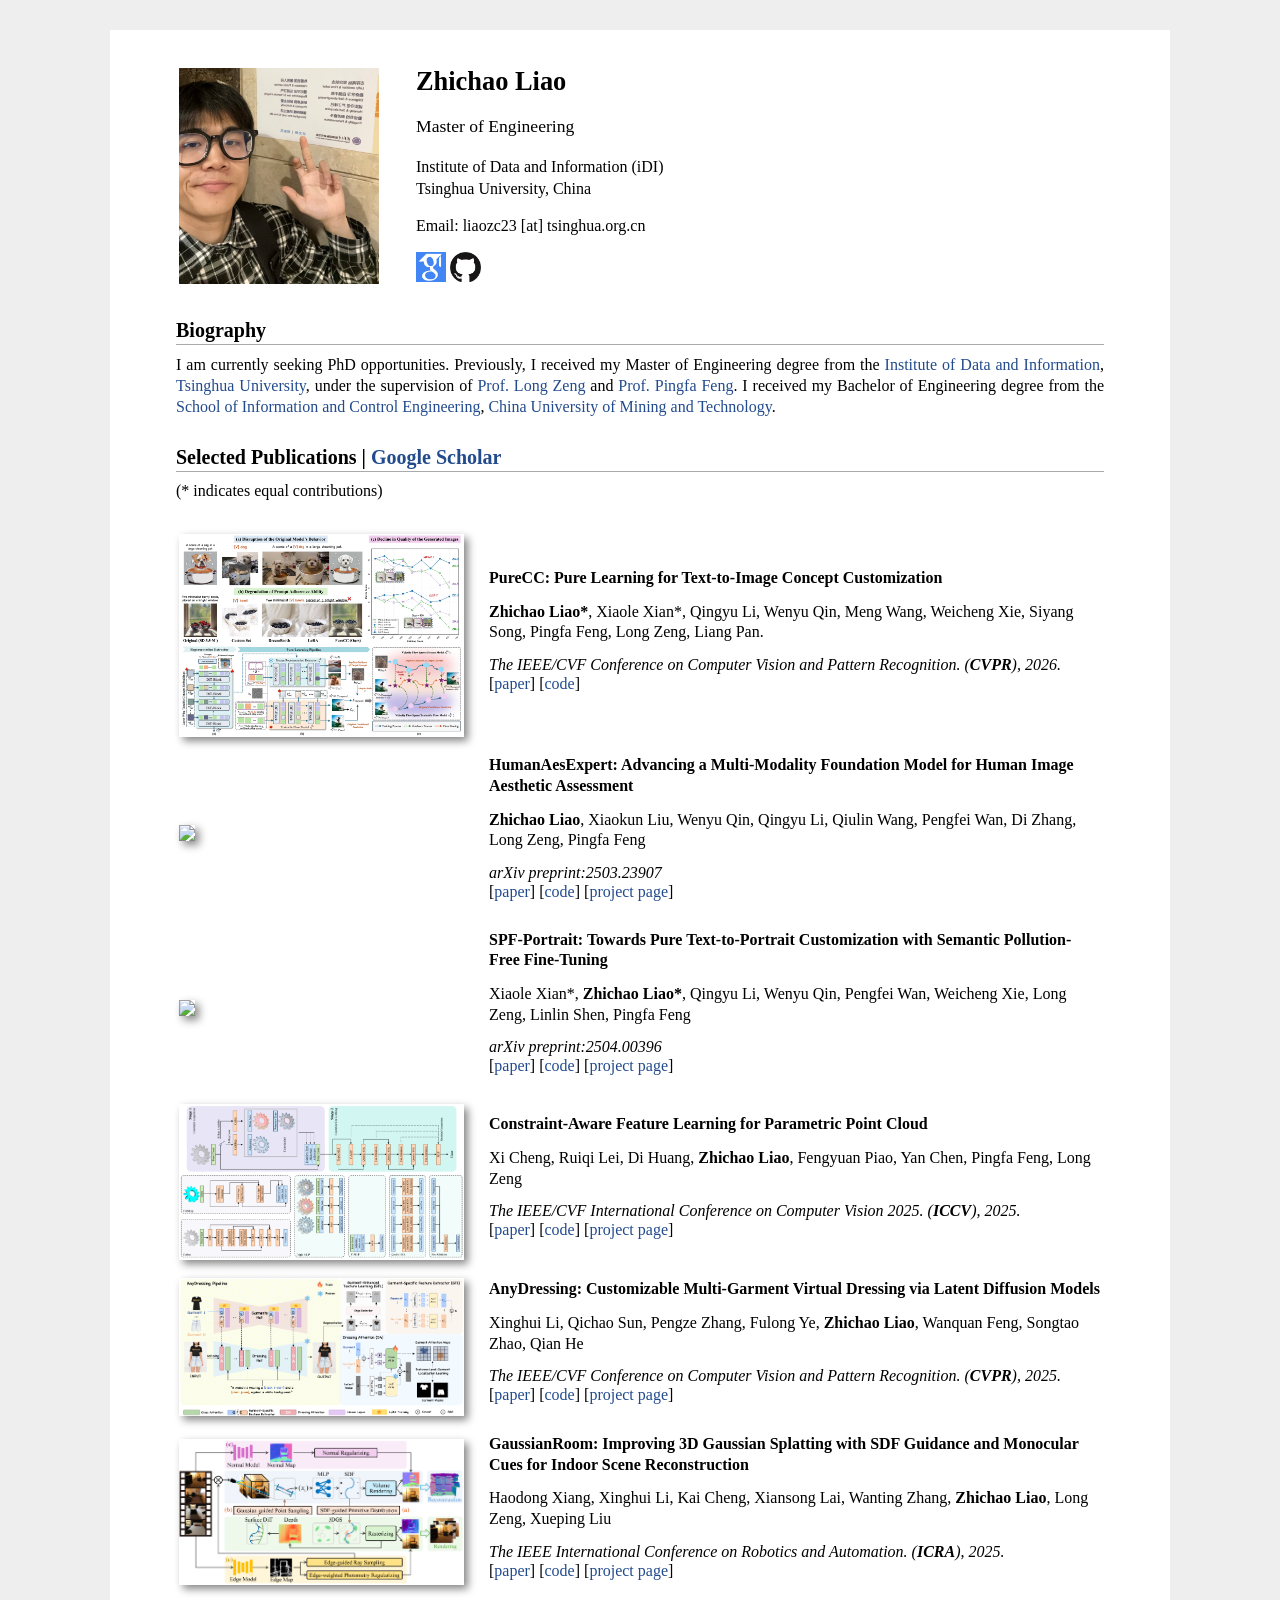
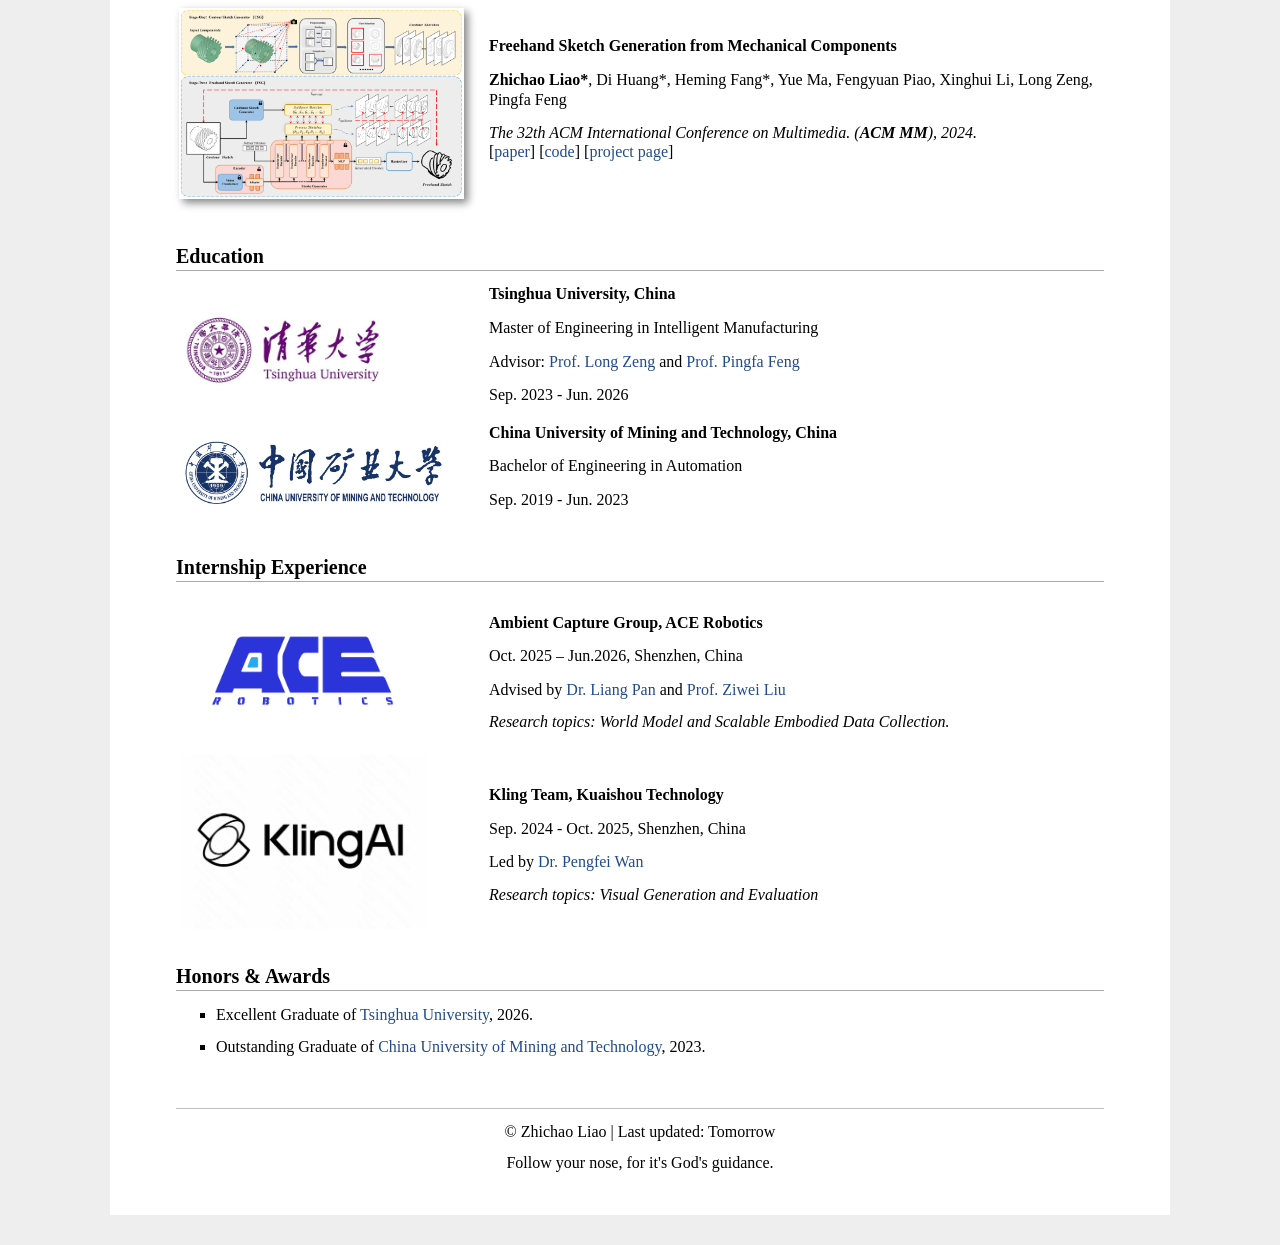
==== commit 664c9ca9: "lzc" ====
--- a/index.html
+++ b/index.html
@@ -394,7 +394,7 @@
 	
 	<tr>
 	    <td width="306" style="text-align:left; vertical-align:middle;">
-	        <img src="pic/kling-ai.png" width="250px" style="box-shadow: 4px 4px 8px #ffffff">
+	        <img src="pic/kling.png" width="250px" style="box-shadow: 4px 4px 8px #ffffff">
 	    </td>
 	    <td>
 	        <p><b>Kling Team, Kuaishou Technology</b></p>
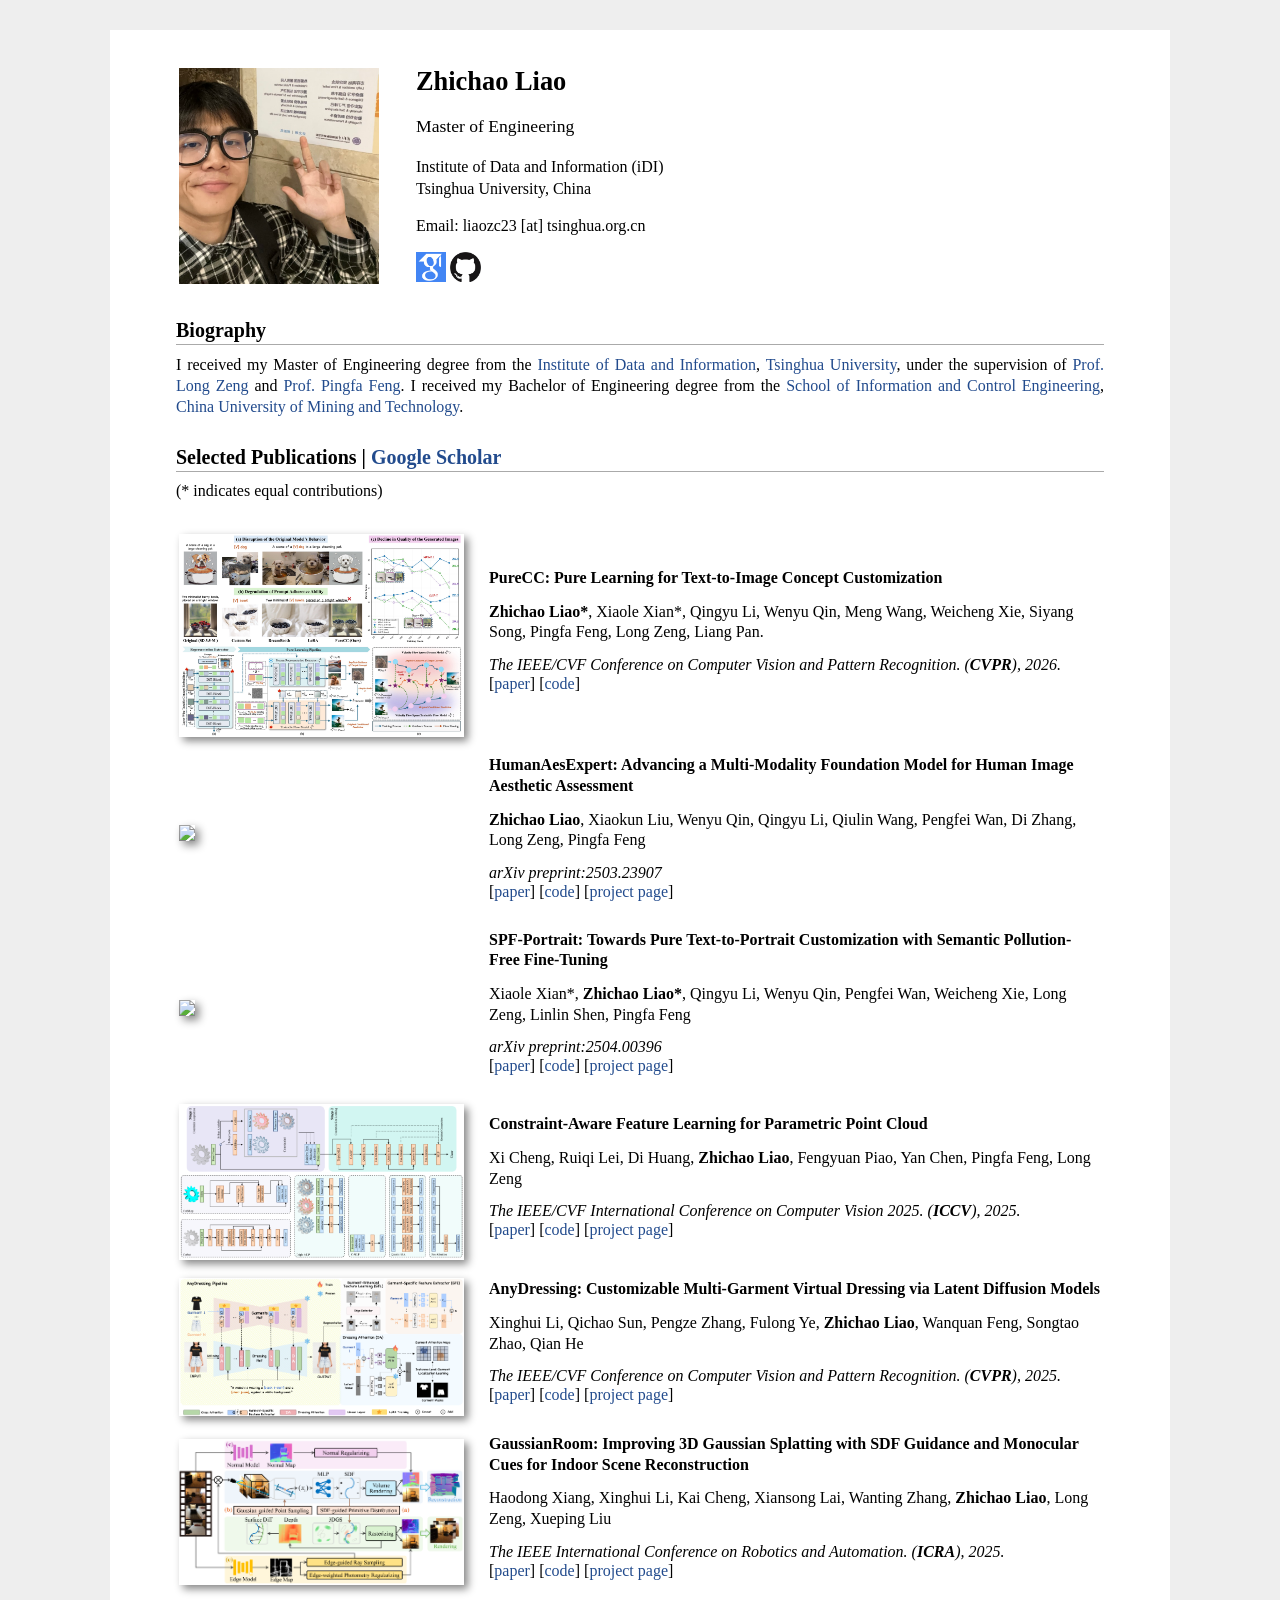
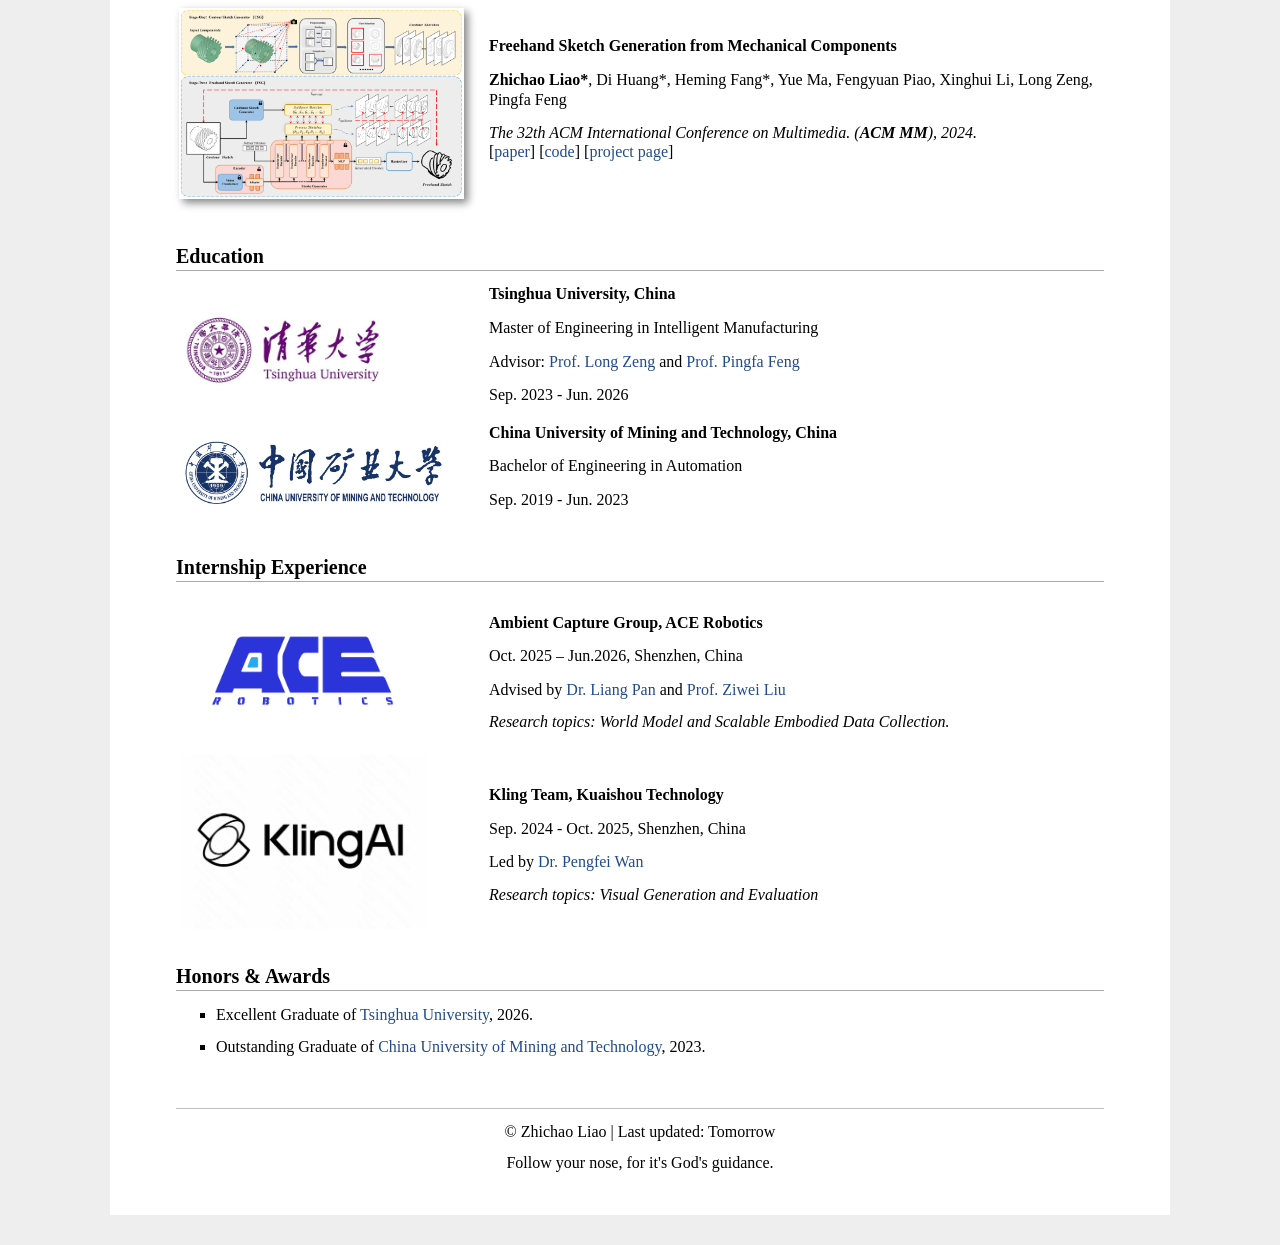
==== commit f0f08794: "lzc" ====
--- a/index.html
+++ b/index.html
@@ -51,7 +51,7 @@
 
 <h2>Biography </h2>
 <p style="text-align: justify; text-align-last: left;">
-	I am currently seeking PhD opportunities. Previously, I received my Master of Engineering degree from the
+	I received my Master of Engineering degree from the
 	<a href="https://www.sigs.tsinghua.edu.cn/en/7544/list.htm">Institute of Data and Information</a>,
 	<a href="https://www.tsinghua.edu.cn/">Tsinghua University</a>,
 	under the supervision of
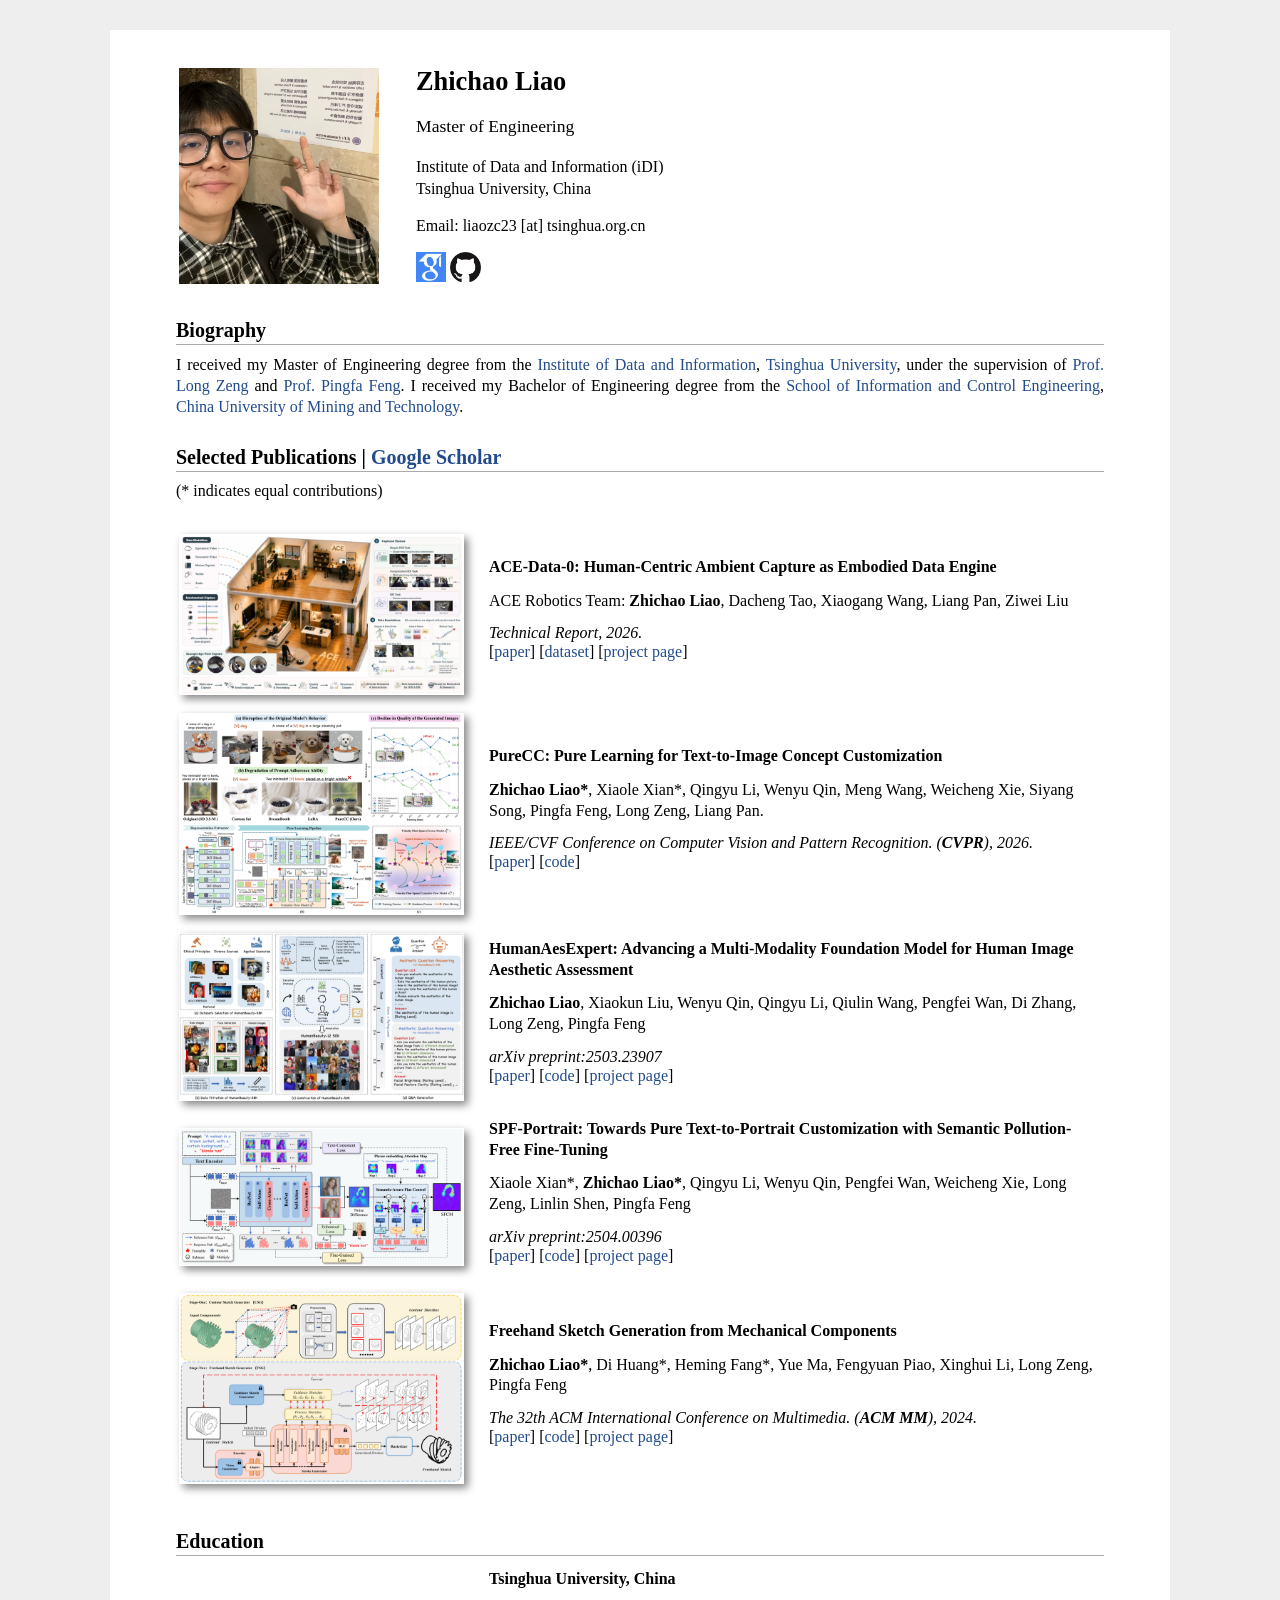
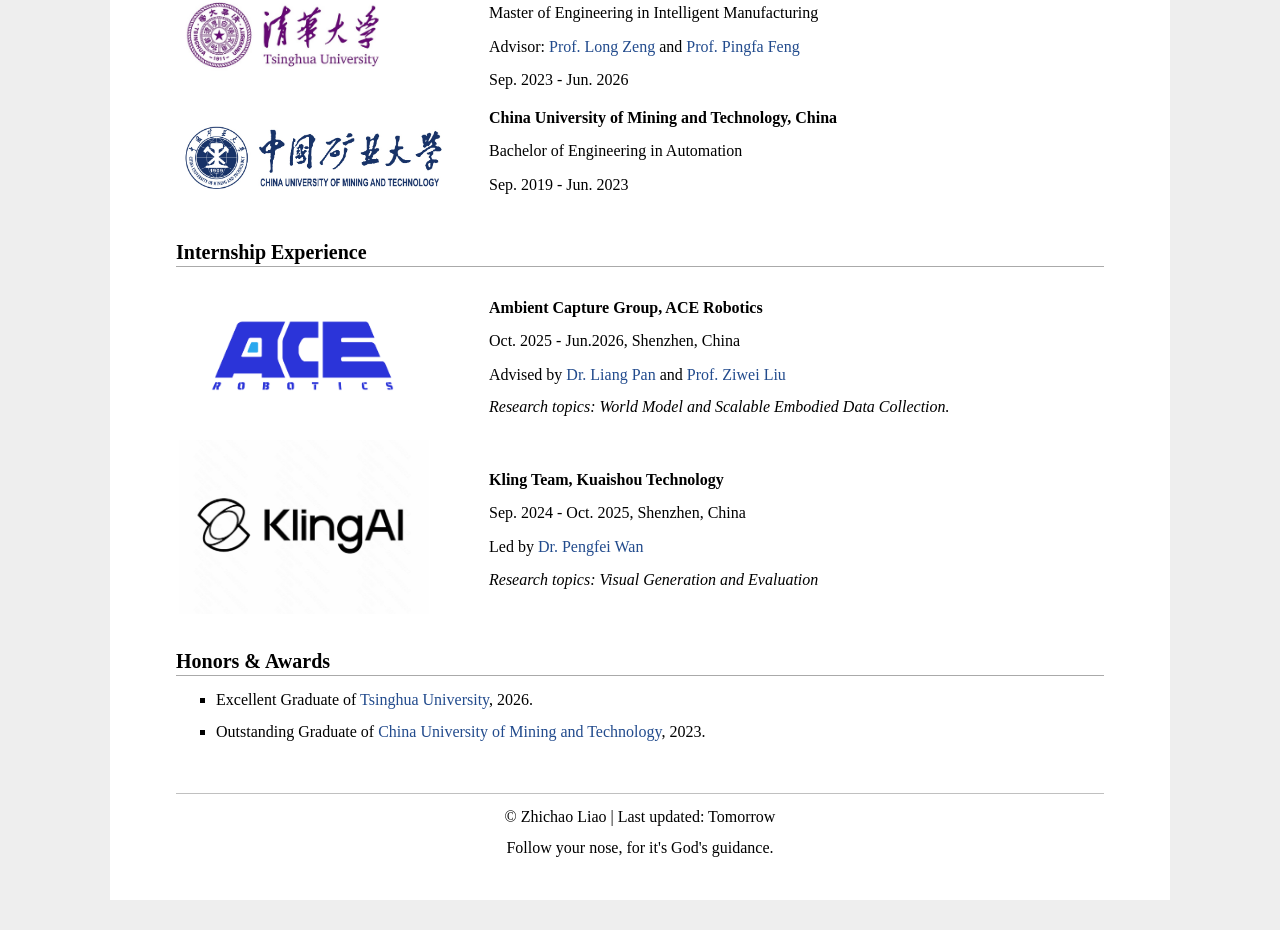
==== commit 92002f32: "lzc" ====
--- a/index.html
+++ b/index.html
@@ -104,12 +104,33 @@
 
 	<tr>
 		<td width="306">
+		<img src="pub_pic/Ace-Data-0.png" width="285px" style="box-shadow: 4px 4px 8px #888">
+		</td>				
+		<td>
+		<p><b>ACE-Data-0: Human-Centric Ambient Capture as Embodied Data Engine</b></p>
+		<p>ACE Robotics Team: <b>Zhichao Liao</b>, Dacheng Tao, Xiaogang Wang, Liang Pan, Ziwei Liu</p>
+		<em>Technical Report, 2026.</em>
+		<p> [<a href="https://arxiv.org/abs/2607.28625">paper</a>] [<a href="https://huggingface.co/datasets/ACERobotics/ACE-Data-0">dataset</a>] [<a href="https://ace-data-engine.github.io/ACE-Data-0/">project page</a>] 
+<!-- 		<a target="_blank" href ="https://github.com/di-huang/Freehand-Sketch-Generation-from-Mechanical-Components/"><img alt="GitHub stars" align="right" src="https://img.shields.io/github/stars/xxx/xxx"></a> -->
+		</p>
+		</td>
+	</tr>
+		
+	<tr>&nbsp</tr>
+	<tr>&nbsp</tr>
+	<tr>&nbsp</tr>
+	<tr>&nbsp</tr>
+	<tr>&nbsp</tr>
+
+
+	<tr>
+		<td width="306">
 		<img src="pub_pic/PureCC.png" width="285px" style="box-shadow: 4px 4px 8px #888">
 		</td>				
 		<td>
 		<p><b>PureCC: Pure Learning for Text-to-Image Concept Customization</b></p>
 		<p><b>Zhichao Liao*</b>, Xiaole Xian*, Qingyu Li, Wenyu Qin, Meng Wang, Weicheng Xie, Siyang Song, Pingfa Feng, Long Zeng, Liang Pan.</p>
-		<em>The IEEE/CVF Conference on Computer Vision and Pattern Recognition. (<b>CVPR</b>), 2026.</em>
+		<em>IEEE/CVF Conference on Computer Vision and Pattern Recognition. (<b>CVPR</b>), 2026.</em>
 		<p> [<a href="https://arxiv.org/abs/2603.07561">paper</a>] [<a href="https://github.com/lzc-sg/PureCC">code</a>] <!-- [<a href="https://mcfreeskegen.github.io/">project page</a>]  -->
 <!-- 		<a target="_blank" href ="https://github.com/di-huang/Freehand-Sketch-Generation-from-Mechanical-Components/"><img alt="GitHub stars" align="right" src="https://img.shields.io/github/stars/xxx/xxx"></a> -->
 		</p>
@@ -154,111 +175,6 @@
 		</td>
 	</tr>
 		
-	<!-- <tr>&nbsp</tr>
-	<tr>&nbsp</tr>
-	<tr>&nbsp</tr>
-	<tr>&nbsp</tr>
-	<tr>&nbsp</tr>
-	
-	<tr>
-		<td width="306">
-		<img src="pub_pic/2DGS-Room.png" width="285px" style="box-shadow: 4px 4px 8px #888">
-		</td>				
-		<td>
-		<p><b>2DGS-Room: Seed-Guided 2D Gaussian Splatting with Geometric Constrains for High-Fidelity Indoor Scene Reconstruction</b></p>
-		<p>Wanting Zhang, Haodong Xiang, <b>Zhichao Liao</b>, Xiansong Lai, Xinghui Li, Long Zeng</p>
-		<em>arXiv preprint:2412.03428</em>
-		<p> [<a href="https://arxiv.org/abs/2412.03428">paper</a>] [<a href="https://github.com/Valentina-Zhang/2DGS-Room">code</a>] [<a href="https://valentina-zhang.github.io/2DGS-Room/">project page</a>] 
-		</p>
-		</td>
-	</tr> -->
-		
-	<tr>&nbsp</tr>
-	<tr>&nbsp</tr>
-	<tr>&nbsp</tr>
-	<tr>&nbsp</tr>
-	<tr>&nbsp</tr>		
-		
-	<!-- <td><b>Conference</b></td>
-
-	<tr>&nbsp</tr>
-	<tr>&nbsp</tr>
-	<tr>&nbsp</tr>
-	<tr>&nbsp</tr>
-	<tr>&nbsp</tr> -->
-	
-	<tr>
-		<td width="306">
-		<img src="pub_pic/CstNet.png" width="285px" style="box-shadow: 4px 4px 8px #888">
-		</td>				
-		<td>
-		<p><b>Constraint-Aware Feature Learning for Parametric Point Cloud</b></p>
-		<p>Xi Cheng, Ruiqi Lei, Di Huang, <b>Zhichao Liao</b>, Fengyuan Piao, Yan Chen, Pingfa Feng, Long Zeng</p>
-		<em>The IEEE/CVF International Conference on Computer Vision 2025. (<b>ICCV</b>), 2025.</em>
-		<p> [<a href="https://arxiv.org/abs/2411.07747">paper</a>] [<a href="https://github.com/cstnetwork/cstnet">code</a>] [<a href="https://cstnetwork.github.io/">project page</a>] 
-		</td>
-	</tr>
-		
-	<tr>&nbsp</tr>
-	<tr>&nbsp</tr>
-	<tr>&nbsp</tr>
-	<tr>&nbsp</tr>
-	<tr>&nbsp</tr>	
-
-	<tr>
-		<td width="306">
-		<img src="pub_pic/AnyDressing.png" width="285px" style="box-shadow: 4px 4px 8px #888">
-		</td>				
-		<td>
-		<p><b>AnyDressing: Customizable Multi-Garment Virtual Dressing via Latent Diffusion Models</b></p>
-		<p>Xinghui Li, Qichao Sun, Pengze Zhang, Fulong Ye, <b>Zhichao Liao</b>, Wanquan Feng, Songtao Zhao, Qian He</p>
-		<em>The IEEE/CVF Conference on Computer Vision and Pattern Recognition. (<b>CVPR</b>), 2025.</em>
-		<p> [<a href="https://arxiv.org/abs/2412.04146">paper</a>] [<a href="https://github.com/Crayon-Shinchan/AnyDressing">code</a>] [<a href="https://crayon-shinchan.github.io/AnyDressing/">project page</a>] 
-<!-- 		<a target="_blank" href ="https://github.com/di-huang/Freehand-Sketch-Generation-from-Mechanical-Components/"><img alt="GitHub stars" align="right" src="https://img.shields.io/github/stars/xxx/xxx"></a> -->
-		</p>
-		</td>
-	</tr>
-	
-	<tr>&nbsp</tr>
-	<tr>&nbsp</tr>
-	<tr>&nbsp</tr>
-	<tr>&nbsp</tr>
-	<tr>&nbsp</tr>
-
-
-	<tr>
-		<td width="306">
-		<img src="pub_pic/GaussianRoom.png" width="285px" style="box-shadow: 4px 4px 8px #888">
-		</td>				
-		<td>
-		<p><b>GaussianRoom: Improving 3D Gaussian Splatting with SDF Guidance and Monocular Cues for Indoor Scene Reconstruction</b></p>
-		<p>Haodong Xiang, Xinghui Li, Kai Cheng, Xiansong Lai, Wanting Zhang, <b>Zhichao Liao</b>, Long Zeng, Xueping Liu</p>
-		<em>The IEEE International Conference on Robotics and Automation. (<b>ICRA</b>), 2025.</em>
-		<p> [<a href="https://arxiv.org/abs/2405.19671">paper</a>] [<a href="https://github.com/xhd0612/GaussianRoom">code</a>] [<a href="https://xhd0612.github.io/GaussianRoom.github.io/">project page</a>] 
-<!-- 		<a target="_blank" href ="https://github.com/di-huang/Freehand-Sketch-Generation-from-Mechanical-Components/"><img alt="GitHub stars" align="right" src="https://img.shields.io/github/stars/xxx/xxx"></a> -->
-		</p>
-		</td>
-	</tr>
-	
-	<!-- <tr>&nbsp</tr>
-	<tr>&nbsp</tr>
-	<tr>&nbsp</tr>
-	<tr>&nbsp</tr>
-	<tr>&nbsp</tr>
-
-	<tr>
-		<td width="306">
-		<img src="pub_pic/Training-Free.png" width="285px" style="box-shadow: 4px 4px 8px #888">
-		</td>				
-		<td>
-		<p><b>Training-Free Point Cloud Recognition Based on Geometric and Semantic Information Fusion</b></p>
-		<p>Yan Chen, Di Huang, <b>Zhichao Liao</b>, Xi Cheng, Xinghui Li, Long Zeng</p>
-		<em>The IEEE International Conference on Acoustics, Speech and Signal Processing. (<b>ICASSP</b>), 2025.</em>
-		<p> [<a href="https://arxiv.org/abs/2409.04760">paper</a>] [<a href="https://arxiv.org/abs/2409.04760">code</a>] [<a href="https://arxiv.org/abs/2409.04760">project page</a>]  -->
-<!-- 		<a target="_blank" href ="https://github.com/di-huang/Freehand-Sketch-Generation-from-Mechanical-Components/"><img alt="GitHub stars" align="right" src="https://img.shields.io/github/stars/xxx/xxx"></a> -->
-		<!-- </p>
-		</td>
-	</tr> -->
 	
 	<tr>&nbsp</tr>
 	<tr>&nbsp</tr>
@@ -368,7 +284,7 @@
 	    </td>
 	    <td style="vertical-align:middle;">
 	        <p><b>Ambient Capture Group, ACE Robotics</b></p>
-	        <p>Oct. 2025 – Jun.2026, Shenzhen, China</p>
+	        <p>Oct. 2025 - Jun.2026, Shenzhen, China</p>
 	        <p>
 	            Advised by 
 	            <a href="https://ethan7899.github.io/">Dr. Liang Pan</a> 
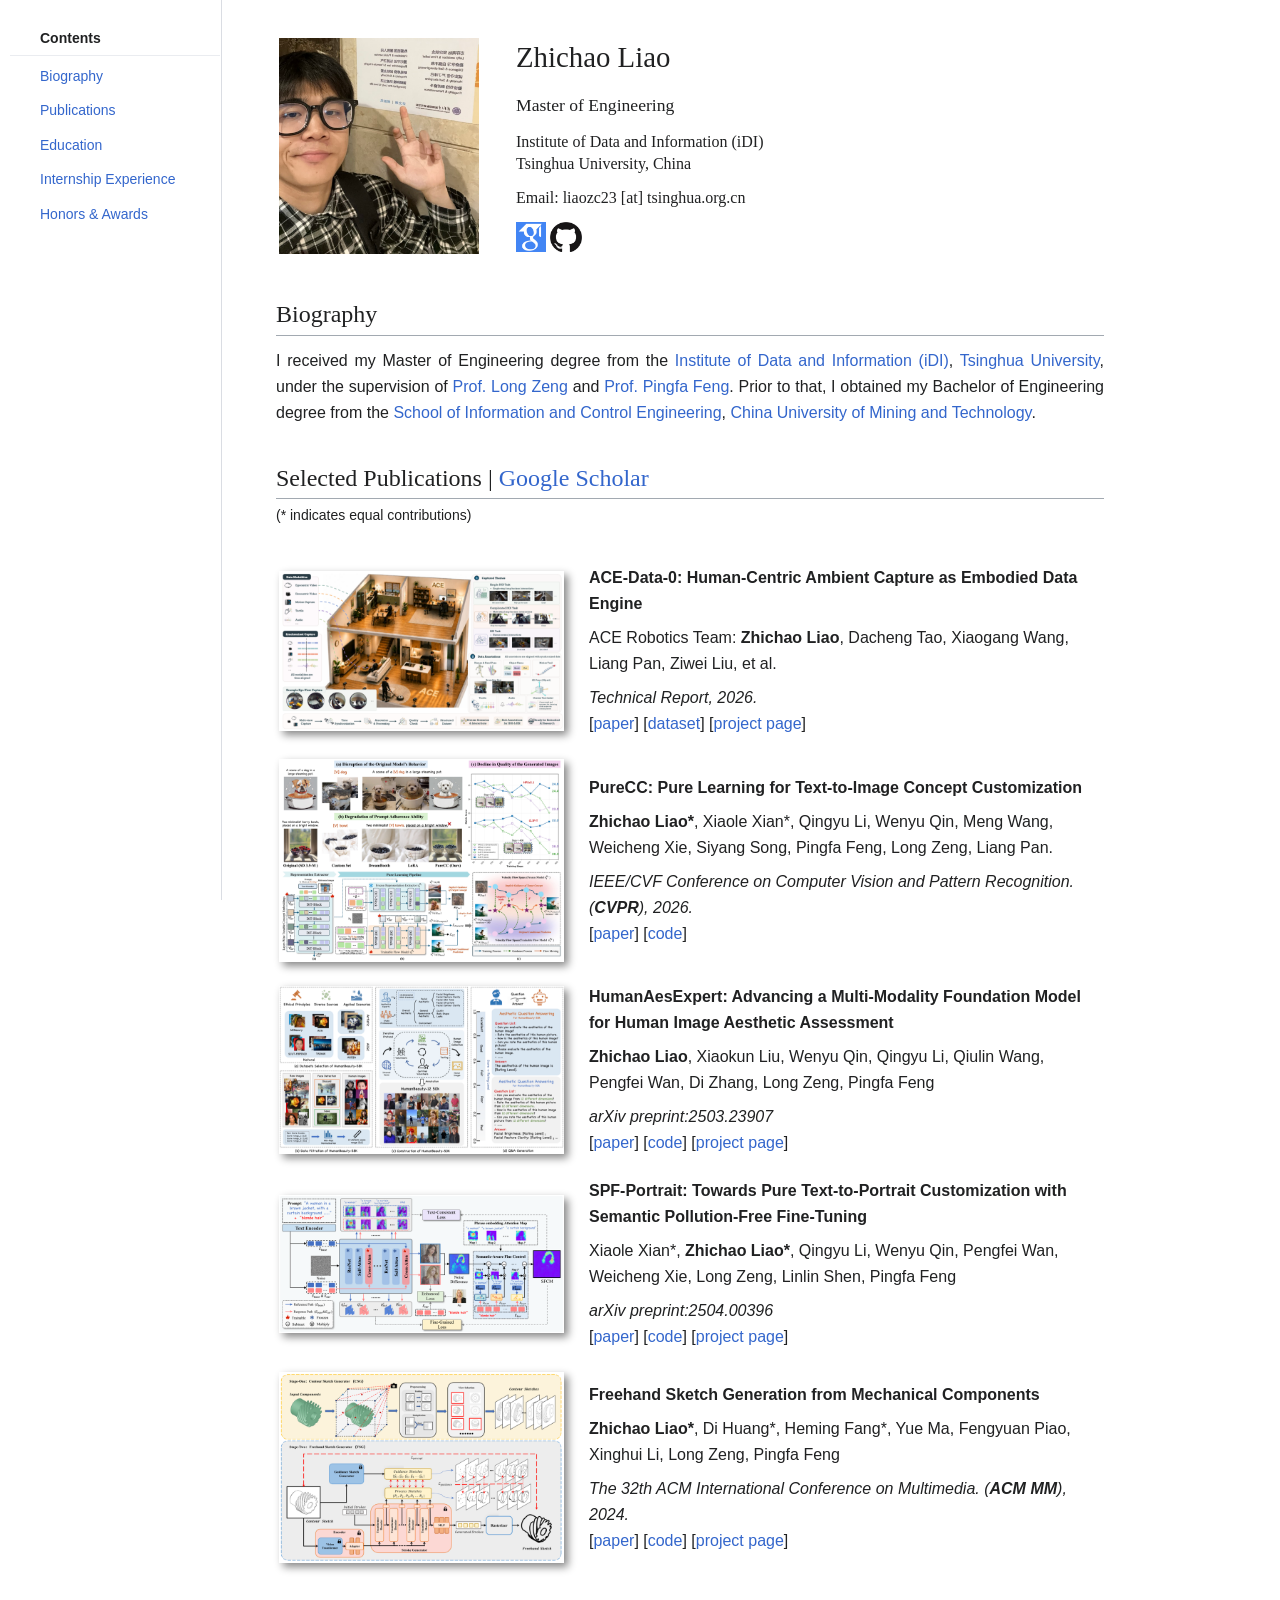
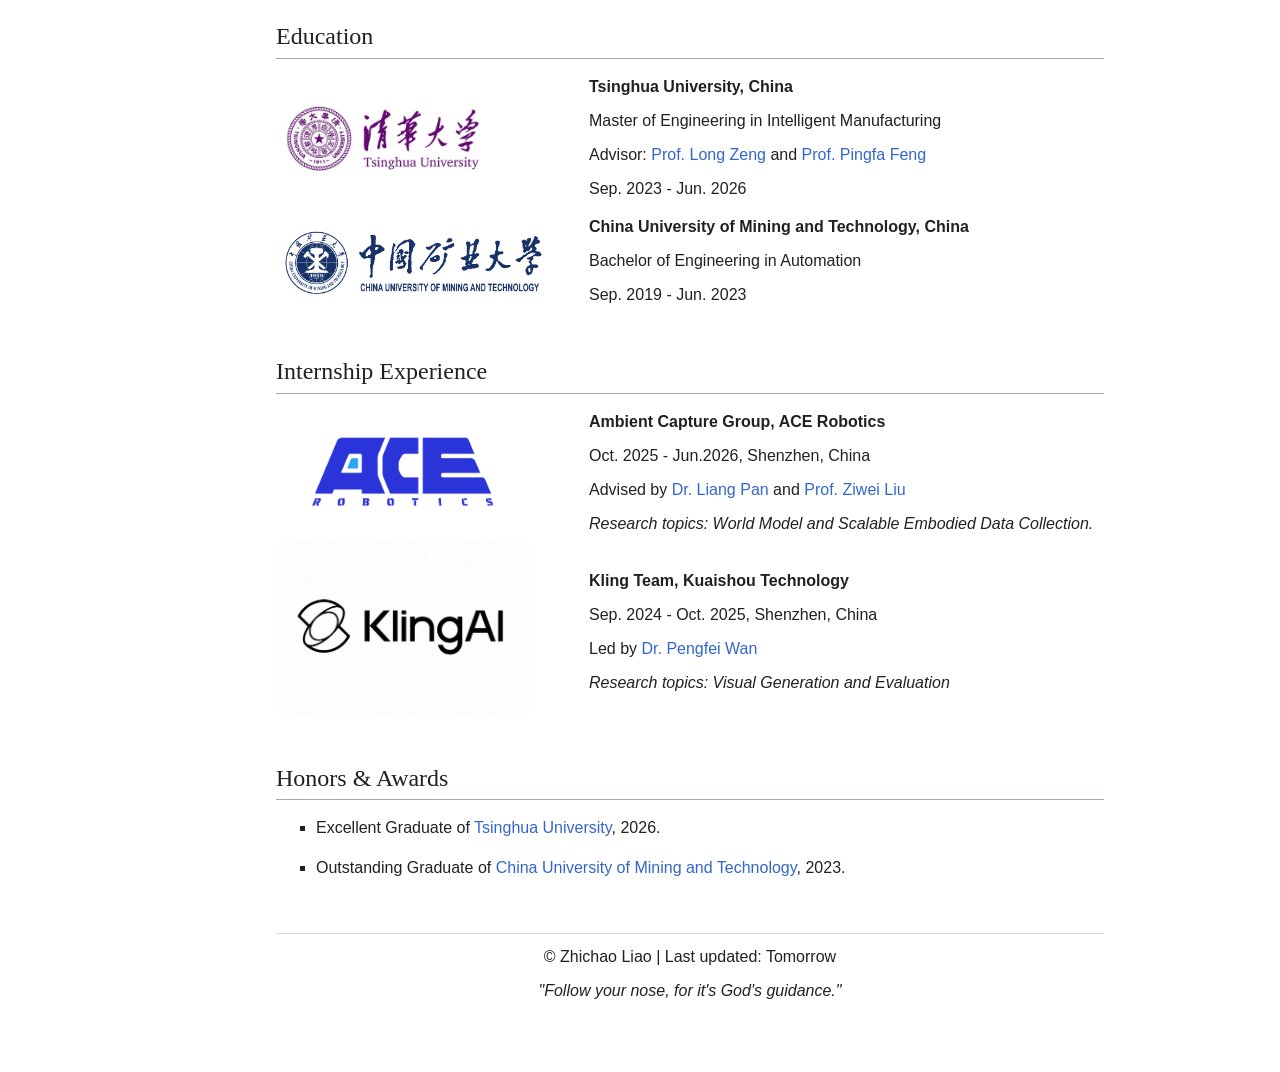
==== commit 240d3859: "Publish current homepage snapshot" ====
--- a/index.html
+++ b/index.html
@@ -6,14 +6,25 @@
 <meta http-equiv="Content-Type" content="text/html;charset=utf-8" />
 
 <meta name="keywords" content="Zhichao Liao, Chaos Liao, THU, Tsinghua University"> 
-<meta name="description" content="Zhichao Liao&#39;s home page">
+<meta name="description" content="Zhichao Liao">
 <meta name="google-site-verification" content="sRV7njEFme-TlUt8aD9s37_O2lqmwnb_XZAtIdP8z1U" />
 <link rel="stylesheet" href="jemdoc.css" type="text/css">
-<title>Zhichao Liao&#39;s Homepage</title>
+<title>Zhichao Liao</title>
 </head>
 
 <body>
-<div id="layout-content" style="margin-top:25px">
+<nav id="page-contents">
+	<h2>Contents</h2>
+	<ul>
+		<li><a href="#biography">Biography</a></li>
+		<li><a href="#selected-publications">Publications</a></li>
+		<li><a href="#education">Education</a></li>
+		<li><a href="#internship-experience">Internship Experience</a></li>
+		<li><a href="#honors-awards">Honors &amp; Awards</a></li>
+	</ul>
+</nav>
+
+<div id="layout-content" style="margin-top:12px">
 
 <!-- <a href="https://github.com/lzc-sg" class="github-corner"><svg width="80" height="80" viewBox="0 0 250 250" style="fill:#FD6C6C; color:#fff; position: absolute; top: 0; border: 0; right: 0;"><path d="M0,0 L115,115 L130,115 L142,142 L250,250 L250,0 Z"></path><path d="M128.3,109.0 C113.8,99.7 119.0,89.6 119.0,89.6 C122.0,82.7 120.5,78.6 120.5,78.6 C119.2,72.0 123.4,76.3 123.4,76.3 C127.3,80.9 125.5,87.3 125.5,87.3 C122.9,97.6 130.6,101.9 134.4,103.2" fill="currentColor" style="transform-origin: 130px 106px;" class="octo-arm"></path><path d="M115.0,115.0 C114.9,115.1 118.7,116.5 119.8,115.4 L133.7,101.6 C136.9,99.2 139.9,98.4 142.2,98.6 C133.8,88.0 127.5,74.4 143.8,58.0 C148.5,53.4 154.0,51.2 159.7,51.0 C160.3,49.4 163.2,43.6 171.4,40.1 C171.4,40.1 176.1,42.5 178.8,56.2 C183.1,58.6 187.2,61.8 190.9,65.4 C194.5,69.0 197.7,73.2 200.1,77.6 C213.8,80.2 216.3,84.9 216.3,84.9 C212.7,93.1 206.9,96.0 205.4,96.6 C205.1,102.4 203.0,107.8 198.3,112.5 C181.9,128.9 168.3,122.5 157.7,114.1 C157.9,116.9 156.7,120.9 152.7,124.9 L141.0,136.5 C139.8,137.7 141.6,141.9 141.8,141.8 Z" fill="currentColor" class="octo-body"></path></svg></a><style>.github-corner:hover .octo-arm{animation:octocat-wave 560ms ease-in-out}@keyframes octocat-wave{0%,100%{transform:rotate(0)}20%,60%{transform:rotate(-25deg)}40%,80%{transform:rotate(10deg)}}@media (max-width:500px){.github-corner:hover .octo-arm{animation:none}.github-corner .octo-arm{animation:octocat-wave 560ms ease-in-out}}</style> -->
 
@@ -24,16 +35,16 @@
 				<img src="pic/lzc_2025.jpg" border="0" style="width:200px; height:auto; display:block;">
 			</td>
 			<td width="670" style="vertical-align:top; padding-left:15px;">
-				<div id="toptitle" style="margin-bottom:0.76em; padding-bottom:0;">
+				<div id="toptitle" style="margin-bottom:0.36em; padding-bottom:0;">
 					<h1 style="margin-top:0;">Zhichao Liao</h1>
 				</div>
 
-				<h3 style="margin-top:0; margin-bottom:0.96em; font-weight:normal;">Master of Engineering</h3>
-				<p style="margin-top:0; margin-bottom:0.96em; line-height:1.4;">
+				<h3 class="profile-info" style="margin-top:0; margin-bottom:0.66em; font-weight:normal; font-size:110%; line-height:1.2;">Master of Engineering</h3>
+				<p class="profile-info" style="margin-top:0; margin-bottom:0.66em; line-height:1.35;">
 					Institute of Data and Information (iDI) <br>
 					Tsinghua University, China
 				</p>
-				<p style="margin-top:0; margin-bottom:0.96em;">
+				<p class="profile-info" style="margin-top:0; margin-bottom:0.66em;">
 					Email: liaozc23 [at] tsinghua.org.cn
 				</p>
 				<p style="margin-top:0; margin-bottom:0;">
@@ -49,15 +60,15 @@
 
 
 
-<h2>Biography </h2>
+<h2 id="biography">Biography</h2>
 <p style="text-align: justify; text-align-last: left;">
 	I received my Master of Engineering degree from the
-	<a href="https://www.sigs.tsinghua.edu.cn/en/7544/list.htm">Institute of Data and Information</a>,
+	<a href="https://www.sigs.tsinghua.edu.cn/en/7544/list.htm">Institute of Data and Information (iDI)</a>,
 	<a href="https://www.tsinghua.edu.cn/">Tsinghua University</a>,
 	under the supervision of
 	<a href="https://jackyzengl.github.io/">Prof. Long Zeng</a> and
 	<a href="https://me.tsinghua.edu.cn/info/1097/1576.htm">Prof. Pingfa Feng</a>.
-	I received my Bachelor of Engineering degree from the
+	Prior to that, I obtained my Bachelor of Engineering degree from the
 	<a href="https://siee.cumt.edu.cn/">School of Information and Control Engineering</a>,
 	<a href="https://www.cumt.edu.cn/">China University of Mining and Technology</a>.
 </p>
@@ -82,8 +93,8 @@
 
 
 
-<h2> Selected Publications | <a href="https://scholar.google.com/citations?user=4eRwbOEAAAAJ&hl=zh-CN">Google Scholar</a>
-</h2>(* indicates equal contributions)
+<h2 id="selected-publications">Selected Publications | <a href="https://scholar.google.com/citations?user=4eRwbOEAAAAJ&hl=zh-CN">Google Scholar</a>
+</h2><p style="margin:0.25em 0 0.35em; font-size:0.875rem;">(* indicates equal contributions)</p>
 <!-- (* indicates equal contributions, † indicates corresponding author) -->
 <!--
 <div style="height: 1440px; overflow: auto;">
@@ -108,7 +119,7 @@
 		</td>				
 		<td>
 		<p><b>ACE-Data-0: Human-Centric Ambient Capture as Embodied Data Engine</b></p>
-		<p>ACE Robotics Team: <b>Zhichao Liao</b>, Dacheng Tao, Xiaogang Wang, Liang Pan, Ziwei Liu</p>
+		<p>ACE Robotics Team: <b>Zhichao Liao</b>, Dacheng Tao, Xiaogang Wang, Liang Pan, Ziwei Liu, et al.</p>
 		<em>Technical Report, 2026.</em>
 		<p> [<a href="https://arxiv.org/abs/2607.28625">paper</a>] [<a href="https://huggingface.co/datasets/ACERobotics/ACE-Data-0">dataset</a>] [<a href="https://ace-data-engine.github.io/ACE-Data-0/">project page</a>] 
 <!-- 		<a target="_blank" href ="https://github.com/di-huang/Freehand-Sketch-Generation-from-Mechanical-Components/"><img alt="GitHub stars" align="right" src="https://img.shields.io/github/stars/xxx/xxx"></a> -->
@@ -239,7 +250,7 @@
 -->
 
 
-<h2>Education</h2>
+<h2 id="education">Education</h2>
 <table id="tbPublications" width="100%">
 <tbody>
     <!-- Entry 1 -->
@@ -274,7 +285,7 @@
 
 
 
-<h2>Internship Experience</h2>
+<h2 id="internship-experience">Internship Experience</h2>
 <table id="tbPublications" width="100%">
 <tbody>
     <!-- Entry 1 -->
@@ -295,19 +306,6 @@
 	    </td>
 	</tr>
 	
-	<tr>&nbsp</tr>
-	<tr>&nbsp</tr>
-	<tr>&nbsp</tr>
-	<tr>&nbsp</tr>
-	<tr>&nbsp</tr>
-
-	
-	<tr>&nbsp</tr>
-	<tr>&nbsp</tr>
-	<tr>&nbsp</tr>
-	<tr>&nbsp</tr>
-	<tr>&nbsp</tr>
-	
 	<tr>
 	    <td width="306" style="text-align:left; vertical-align:middle;">
 	        <img src="pic/kling.png" width="250px" style="box-shadow: 4px 4px 8px #ffffff">
@@ -328,17 +326,17 @@
 
 	
 
-<h2>Honors &amp; Awards</h2>
+<h2 id="honors-awards">Honors &amp; Awards</h2>
 <div>
 <ul>
 	<li>
-		<tr><td>Excellent Graduate of <a href="https://www.tsinghua.edu.cn/">Tsinghua University</a>, 2026.</td></tr>
+		Excellent Graduate of <a href="https://www.tsinghua.edu.cn/">Tsinghua University</a>, 2026.
 	</li>
 	<!-- <li>
-		<tr><td><a href="https://www.tsinghua.edu.cn/">Tsinghua University</a> Advanced Manufacturing Scholarship, 2024.</td></tr>
+		<a href="https://www.tsinghua.edu.cn/">Tsinghua University</a> Advanced Manufacturing Scholarship, 2024.
 	</li> -->
 	<li>
-		<tr><td>Outstanding Graduate of <a href="https://www.cumt.edu.cn/">China University of Mining and Technology</a>, 2023.</td></tr>
+		Outstanding Graduate of <a href="https://www.cumt.edu.cn/">China University of Mining and Technology</a>, 2023.
 	</li>
 	<!-- <li>
 		<tr><td>Dioo Microcircuits Corporation Scholarship, 2023.</td></tr>
@@ -406,7 +404,7 @@
 </div>
         <script type='text/javascript' id='clustrmaps' src='//cdn.clustrmaps.com/map_v2.js?cl=808080&w=450&t=tt&d=WUqC0bBhefy9JF6zku6j6DBaKG3LIOKCJ30Ki-2eN40&co=ffffff&cmo=3acc3a&cmn=ff5353&ct=080808'></script>
 	<p><center> &copy; Zhichao Liao | Last updated: Tomorrow</center></p>
-	<p><center> Follow your nose, for it's God's guidance.<center><p>
+	<p><center><em>"Follow your nose, for it's God's guidance."</em></center></p>
 
 </div>
 
--- a/jemdoc.css
+++ b/jemdoc.css
@@ -1,374 +1,510 @@
-/* Default css file for jemdoc. */
-
-table#tlayout {
-    border: none;
-    border-collapse: separate;
-    background: white;
-}
-/*
-body {
-	background: white;
-	padding-bottom: 8px;
-	margin: 0;
-}
-*/
-html {
-  background-color: #eeeeee; 
-}
-
-body { 
-  font-family: Georgia, serif;
-  color: #000;
-  background-color: #ffffff; 
-  text-align:left; /* for IE */
-  margin-top: 30px; 
-  margin-bottom: 30px;
-  margin-left: auto;
-  margin-right: auto;
-  padding-left:  50px;
-  padding-right: 50px;
-  padding-top: 10px;
-  padding-bottom: 30px;
-  max-width: 960px;
-}
-
-#layout-menu {
-	background: #f6f6f6;
-	border: 1px solid #dddddd;
-	padding-top: 0.5em;
-	padding-left: 8px;
-	padding-right: 8px;
-	font-size: 1.0em;
-	width: auto;
-	white-space: nowrap;
-    text-align: left;
-    vertical-align: top;
-}
-
-#layout-menu td {
-	background: #f4f4f4;
-    vertical-align: top;
-}
-
-#layout-content {
-	padding-top: 0.0em;
-	padding-left: 1.0em;
-	padding-right: 1.0em;
-    border: none;
-    background: white;
-    text-align: left;
-    vertical-align: top;
-}
-
-#layout-menu a {
-	line-height: 1.5em;
-	margin-left: 0.5em;
-}
-
-tt {
-    background: #ffffdd;
-}
-
-pre, tt {
-	font-size: 90%;
-	font-family: monaco, monospace;
-}
-
-a, a > tt {
-	color: #224b8d;
-	text-decoration: none;
-}
-
-a:hover {
-	border-bottom: 1px gray dotted;
-}
-
-#layout-menu a.current:link, #layout-menu a.current:visited {
-	color: #022b6d;
-	border-bottom: 1px gray solid;
-}
-#layout-menu a:link, #layout-menu a:visited, #layout-menu a:hover {
-	color: #527bbd;
-	text-decoration: none;
-}
-#layout-menu a:hover {
-	text-decoration: none;
-}
-
-div.menu-category {
-	border-bottom: 1px solid gray;
-	margin-top: 0.8em;
-	padding-top: 0.2em;
-	padding-bottom: 0.1em;
-	font-weight: bold;
-}
-
-div.menu-item {
-	padding-left: 16px;
-	text-indent: -16px;
-}
-
-div#toptitle {
-	padding-bottom: 0.2em;
-	margin-bottom: 1.5em;
-	/*border-bottom: 3px double gray;*/
-}
-
-/* Reduce space if we begin the page with a title. */
-div#toptitle + h2, div#toptitle + h3 {
-	margin-top: 0em;
-}
-
-div#subtitle {
-	margin-top: 0.0em;
-	margin-bottom: 0.0em;
-	padding-top: 0em;
-	padding-bottom: 0.1em;
-}
-
-em {
-	font-style: italic;
-}
-
-strong {
-	font-weight: bold;
-}
-
-
-h1, h2, h3 {
-	color: #000000;
-	margin-top: 0.7em;
-	margin-bottom: 0.5em;
-	padding-bottom: 0.2em;
-	line-height: 1.0;
-	padding-top: 0.5em;
-	border-bottom: 1px solid #aaaaaa;
-}
-
-h1 {
-	font-size: 165%;
-	padding-bottom: 0.3em;
-}
-
-h2 {
-	padding-top: 0.8em;
-	font-size: 125%;
-}
-
-h2 + h3 {
-    padding-top: 0.2em;
-}
-
-h3 {
-	font-size: 110%;
-	border-bottom: none;
-}
-
-p {
-	margin-top: 0.0em;
-	margin-bottom: 0.8em;
-	padding: 0;
-	line-height: 1.3;
-}
-
-pre {
-	padding: 0;
-	margin: 0;
-}
-
-div#footer {
-	font-size: small;
-	border-top: 1px solid #c0c0c0;
-	padding-top: 0.1em;
-	margin-top: 4.0em;
-	color: #c0c0c0;
-}
-
-div#footer a {
-	color: #80a0b0;
-}
-
-div#footer-text {
-	float: left;
-	padding-bottom: 8px;
-}
-
-ul, ol, dl {
-	margin-top: 0.2em;
-	padding-top: 0;
-	margin-bottom: 0.8em;
-}
-
-dt {
-	margin-top: 0.5em;
-	margin-bottom: 0;
-}
-
-dl {
-	margin-left: 20px;
-}
-
-dd {
-	color: #222222;
-}
-
-dd > *:first-child {
-	margin-top: 0;
-}
-
-ul {
-	list-style-position: outside;
-	list-style-type: square;
-}
-
-p + ul, p + ol {
-	margin-top: -0.5em;
-}
-
-li {
-	margin-top:0.9em;
-}
-
-ol {
-	list-style-position: outside;
-	list-style-type: decimal;
-}
-
-li p, dd p {
-	margin-bottom: 0.3em;
-}
-
-
-ol ol {
-	list-style-type: lower-alpha;
-}
-
-ol ol ol {
-	list-style-type: lower-roman;
-}
-
-p + div.codeblock {
-	margin-top: -0.6em;
-}
-
-div.codeblock, div.infoblock {
-	margin-right: 0%;
-	margin-top: 1.2em;
-	margin-bottom: 1.3em;
-}
-
-div.blocktitle {
-	font-weight: bold;
-	color: #cd7b62;
-	margin-top: 1.2em;
-	margin-bottom: 0.1em;
-}
-
-div.blockcontent {
-	border: 1px solid silver;
-	padding: 0.3em 0.5em;
-}
-
-div.infoblock > div.blockcontent {
-	background: #ffffee;
-}
-
-div.blockcontent p + ul, div.blockcontent p + ol {
-	margin-top: 0.4em;
-}
-
-div.infoblock p {
-	margin-bottom: 0em;
-}
-
-div.infoblock li p, div.infoblock dd p {
-	margin-bottom: 0.5em;
-}
-
-div.infoblock p + p {
-	margin-top: 0.8em;
-}
-
-div.codeblock > div.blockcontent {
-	background: #f6f6f6;
-}
-
-span.pycommand {
-	color: #000070;
-}
-
-span.statement {
-	color: #008800;
-}
-span.builtin {
-	color: #000088;
-}
-span.special {
-	color: #990000;
-}
-span.operator {
-	color: #880000;
-}
-span.error {
-	color: #aa0000;
-}
-span.comment, span.comment > *, span.string, span.string > * {
-	color: #606060;
-}
-
-@media print {
-	#layout-menu { display: none; }
-}
-
-#fwtitle {
-	margin: 2px;
-}
-
-#fwtitle #toptitle {
-	padding-left: 0.5em;
-	margin-bottom: 0.5em;
-}
-
-#layout-content h1:first-child, #layout-content h2:first-child, #layout-content h3:first-child {
-	margin-top: -0.7em;
-}
-
-div#toptitle h1, #layout-content div#toptitle h1 {
-	margin-bottom: 0.0em;
-	padding-bottom: 0.1em;
-	padding-top: 0;
-	margin-top: 0.5em;
-	border-bottom: none;
-}
-
-img.eq {
-	padding: 0;
-	padding-left: 0.1em;
-	padding-right: 0.1em;
-	margin: 0;
-}
-
-img.eqwl {
-	padding-left: 2em;
-	padding-top: 0.6em;
-	padding-bottom: 0.2em;
-	margin: 0;
-}
-
-table + table {
-    margin-top: 1em;
-}
-
-tr.heading {
-    font-weight: bold;
-    border-bottom: 2px solid black;
-}
-
-img {
-    border: none;
-}
-
-table.imgtable, table.imgtable td {
-    border: none;
-    text-align: left;
-}
+/* Default css file for jemdoc. */
+
+:root {
+  --page-background: #ffffff;
+  --page-foreground: #202122;
+  --subtle-background: #f8f9fa;
+  --border-base: #a2a9b1;
+  --border-muted: #dadde3;
+  --link-color: #36c;
+  --link-hover: #3056a9;
+  --link-active: #233566;
+  --sticky-offset: 16px;
+}
+
+table#tlayout {
+    border: none;
+    border-collapse: separate;
+    background: white;
+}
+/*
+body {
+	background: white;
+	padding-bottom: 8px;
+	margin: 0;
+}
+*/
+html {
+  background-color: var(--page-background);
+  font-size: 100%;
+  scroll-behavior: smooth;
+}
+
+body {
+  font-family: sans-serif;
+  color: var(--page-foreground);
+  background-color: var(--page-background);
+  text-align:left; /* for IE */
+  margin-top: 17px;
+  margin-bottom: 30px;
+  margin-left: auto;
+  margin-right: auto;
+  padding-left:  50px;
+  padding-right: 50px;
+  padding-top: 6px;
+  padding-bottom: 30px;
+  max-width: 960px;
+  line-height: 1.625;
+}
+
+#page-contents {
+	position: fixed;
+	top: var(--sticky-offset);
+	left: calc(50% - 600px);
+	width: 160px;
+	font-family: sans-serif;
+	font-size: 0.875rem;
+	line-height: 1.6;
+}
+
+#page-contents h2 {
+	display: block;
+	margin: 0 0 0.25em;
+	width: 180px;
+	padding-bottom: 6px;
+	font-family: sans-serif;
+	font-size: 0.875rem;
+	font-weight: bold;
+	line-height: 1.6;
+	border-bottom: none;
+	position: relative;
+}
+
+#page-contents h2::after {
+	content: "";
+	position: absolute;
+	left: -30px;
+	right: 0;
+	bottom: 0;
+	height: 1px;
+	background-color: #eaecf0;
+}
+
+#page-contents ul {
+	margin: 0;
+	padding: 0;
+	list-style-type: none;
+}
+
+#page-contents li {
+	margin: 0;
+	box-sizing: border-box;
+}
+
+#page-contents a {
+	display: block;
+	padding: 6px 0;
+	word-break: break-word;
+}
+
+#page-contents::after {
+	content: "";
+	position: fixed;
+	top: 0;
+	right: auto;
+	left: calc(50% - 419px);
+	height: 100vh;
+	width: 1px;
+	background-color: var(--border-muted);
+}
+
+#selected-publications {
+	margin-bottom: 0.15em;
+	padding-bottom: 0.1em;
+}
+
+#selected-publications + p {
+	display: inline;
+	line-height: 1.4;
+}
+
+#layout-content {
+	margin-left: 100px;
+}
+
+#layout-menu {
+	background: #f6f6f6;
+	border: 1px solid #dddddd;
+	padding-top: 0.5em;
+	padding-left: 8px;
+	padding-right: 8px;
+	font-size: 1.0em;
+	width: auto;
+	white-space: nowrap;
+    text-align: left;
+    vertical-align: top;
+}
+
+#layout-menu td {
+	background: #f4f4f4;
+    vertical-align: top;
+}
+
+#layout-content {
+	padding-top: 0.0em;
+	padding-left: 1.0em;
+	padding-right: 1.0em;
+    border: none;
+    background: white;
+    text-align: left;
+    vertical-align: top;
+}
+
+#layout-menu a {
+	line-height: 1.5em;
+	margin-left: 0.5em;
+}
+
+tt {
+    background: #ffffdd;
+}
+
+pre, tt {
+	font-size: 90%;
+	font-family: monaco, monospace;
+}
+
+a, a > tt {
+	color: var(--link-color);
+	text-decoration: none;
+	border-radius: 2px;
+}
+
+a:visited {
+	color: var(--link-color);
+}
+
+a:hover {
+	color: var(--link-hover);
+	text-decoration: underline;
+}
+
+a:active {
+	color: var(--link-active);
+	text-decoration: underline;
+}
+
+a:focus-visible {
+	outline: 2px solid var(--link-color);
+	outline-offset: 2px;
+}
+
+#layout-menu a.current:link, #layout-menu a.current:visited {
+	color: var(--link-active);
+	border-bottom: 1px gray solid;
+}
+#layout-menu a:link, #layout-menu a:visited, #layout-menu a:hover {
+	color: var(--link-color);
+	text-decoration: none;
+}
+#layout-menu a:hover {
+	color: var(--link-hover);
+	text-decoration: underline;
+}
+
+div.menu-category {
+	border-bottom: 1px solid gray;
+	margin-top: 0.8em;
+	padding-top: 0.2em;
+	padding-bottom: 0.1em;
+	font-weight: bold;
+}
+
+div.menu-item {
+	padding-left: 16px;
+	text-indent: -16px;
+}
+
+div#toptitle {
+	padding-bottom: 0.2em;
+	margin-bottom: 1.5em;
+	/*border-bottom: 3px double gray;*/
+}
+
+/* Reduce space if we begin the page with a title. */
+div#toptitle + h2, div#toptitle + h3 {
+	margin-top: 0em;
+}
+
+div#subtitle {
+	margin-top: 0.0em;
+	margin-bottom: 0.0em;
+	padding-top: 0em;
+	padding-bottom: 0.1em;
+}
+
+em {
+	font-style: italic;
+}
+
+strong {
+	font-weight: bold;
+}
+
+
+h1, h2, h3 {
+	color: var(--page-foreground);
+	margin-top: 0.7em;
+	margin-bottom: 0.5em;
+	padding-bottom: 0.2em;
+	line-height: 1.0;
+	padding-top: 0.5em;
+	border-bottom: 1px solid var(--border-base);
+}
+
+h1 {
+	font-family: "Linux Libertine", Georgia, Times, "Source Serif 4", serif;
+	font-size: 180%;
+	font-weight: normal;
+	line-height: 1.375;
+	padding-bottom: 0.3em;
+}
+
+h2 {
+	font-family: "Linux Libertine", Georgia, Times, "Source Serif 4", serif;
+	padding-top: 0.8em;
+	font-size: 150%;
+	font-weight: normal;
+	line-height: 1.375;
+}
+
+h3 {
+	font-size: 120%;
+	font-weight: bold;
+	line-height: 1.6;
+	border-bottom: none;
+}
+
+#toptitle + h3.profile-info,
+#toptitle ~ p.profile-info {
+	font-family: "Linux Libertine", Georgia, Times, "Source Serif 4", serif;
+}
+
+h2 + h3 {
+    padding-top: 0.2em;
+}
+
+p {
+	margin-top: 0.0em;
+	margin-bottom: 0.5em;
+	padding: 0;
+	line-height: 1.625;
+}
+
+pre {
+	padding: 0;
+	margin: 0;
+}
+
+div#footer {
+	font-size: small;
+	border-top: 1px solid var(--border-muted);
+	padding-top: 0.1em;
+	margin-top: 4.0em;
+	color: #54595d;
+}
+
+div#footer a {
+	color: var(--link-color);
+}
+
+div#footer-text {
+	float: left;
+	padding-bottom: 8px;
+}
+
+ul, ol, dl {
+	margin-top: 0.2em;
+	padding-top: 0;
+	margin-bottom: 0.8em;
+}
+
+dt {
+	margin-top: 0.5em;
+	margin-bottom: 0;
+}
+
+dl {
+	margin-left: 20px;
+}
+
+dd {
+	color: #222222;
+}
+
+dd > *:first-child {
+	margin-top: 0;
+}
+
+ul {
+	list-style-position: outside;
+	list-style-type: square;
+}
+
+p + ul, p + ol {
+	margin-top: -0.5em;
+}
+
+li {
+	margin-top:0.9em;
+}
+
+ol {
+	list-style-position: outside;
+	list-style-type: decimal;
+}
+
+li p, dd p {
+	margin-bottom: 0.3em;
+}
+
+
+ol ol {
+	list-style-type: lower-alpha;
+}
+
+ol ol ol {
+	list-style-type: lower-roman;
+}
+
+p + div.codeblock {
+	margin-top: -0.6em;
+}
+
+div.codeblock, div.infoblock {
+	margin-right: 0%;
+	margin-top: 1.2em;
+	margin-bottom: 1.3em;
+}
+
+div.blocktitle {
+	font-weight: bold;
+	color: #cd7b62;
+	margin-top: 1.2em;
+	margin-bottom: 0.1em;
+}
+
+div.blockcontent {
+	border: 1px solid silver;
+	padding: 0.3em 0.5em;
+}
+
+div.infoblock > div.blockcontent {
+	background: #ffffee;
+}
+
+div.blockcontent p + ul, div.blockcontent p + ol {
+	margin-top: 0.4em;
+}
+
+div.infoblock p {
+	margin-bottom: 0em;
+}
+
+div.infoblock li p, div.infoblock dd p {
+	margin-bottom: 0.5em;
+}
+
+div.infoblock p + p {
+	margin-top: 0.8em;
+}
+
+div.codeblock > div.blockcontent {
+	background: #f6f6f6;
+}
+
+span.pycommand {
+	color: #000070;
+}
+
+span.statement {
+	color: #008800;
+}
+span.builtin {
+	color: #000088;
+}
+span.special {
+	color: #990000;
+}
+span.operator {
+	color: #880000;
+}
+span.error {
+	color: #aa0000;
+}
+span.comment, span.comment > *, span.string, span.string > * {
+	color: #606060;
+}
+
+@media print {
+	#layout-menu { display: none; }
+}
+
+@media (max-width: 1240px) {
+	#page-contents {
+		position: static;
+		width: auto;
+		margin: 0 0 1.5em;
+	}
+
+	#page-contents ul {
+		display: none;
+	}
+
+	#layout-content {
+		margin-left: 0;
+	}
+}
+
+#fwtitle {
+	margin: 2px;
+}
+
+#fwtitle #toptitle {
+	padding-left: 0.5em;
+	margin-bottom: 0.5em;
+}
+
+#layout-content h1:first-child, #layout-content h2:first-child, #layout-content h3:first-child {
+	margin-top: -0.7em;
+}
+
+div#toptitle h1, #layout-content div#toptitle h1 {
+	margin-bottom: 0.0em;
+	padding-bottom: 0.1em;
+	padding-top: 0;
+	margin-top: 0.5em;
+	border-bottom: none;
+}
+
+img.eq {
+	padding: 0;
+	padding-left: 0.1em;
+	padding-right: 0.1em;
+	margin: 0;
+}
+
+img.eqwl {
+	padding-left: 2em;
+	padding-top: 0.6em;
+	padding-bottom: 0.2em;
+	margin: 0;
+}
+
+table + table {
+    margin-top: 1em;
+}
+
+tr.heading {
+    font-weight: bold;
+    border-bottom: 2px solid black;
+}
+
+img {
+    border: none;
+}
+
+table.imgtable, table.imgtable td {
+    border: none;
+    text-align: left;
+}
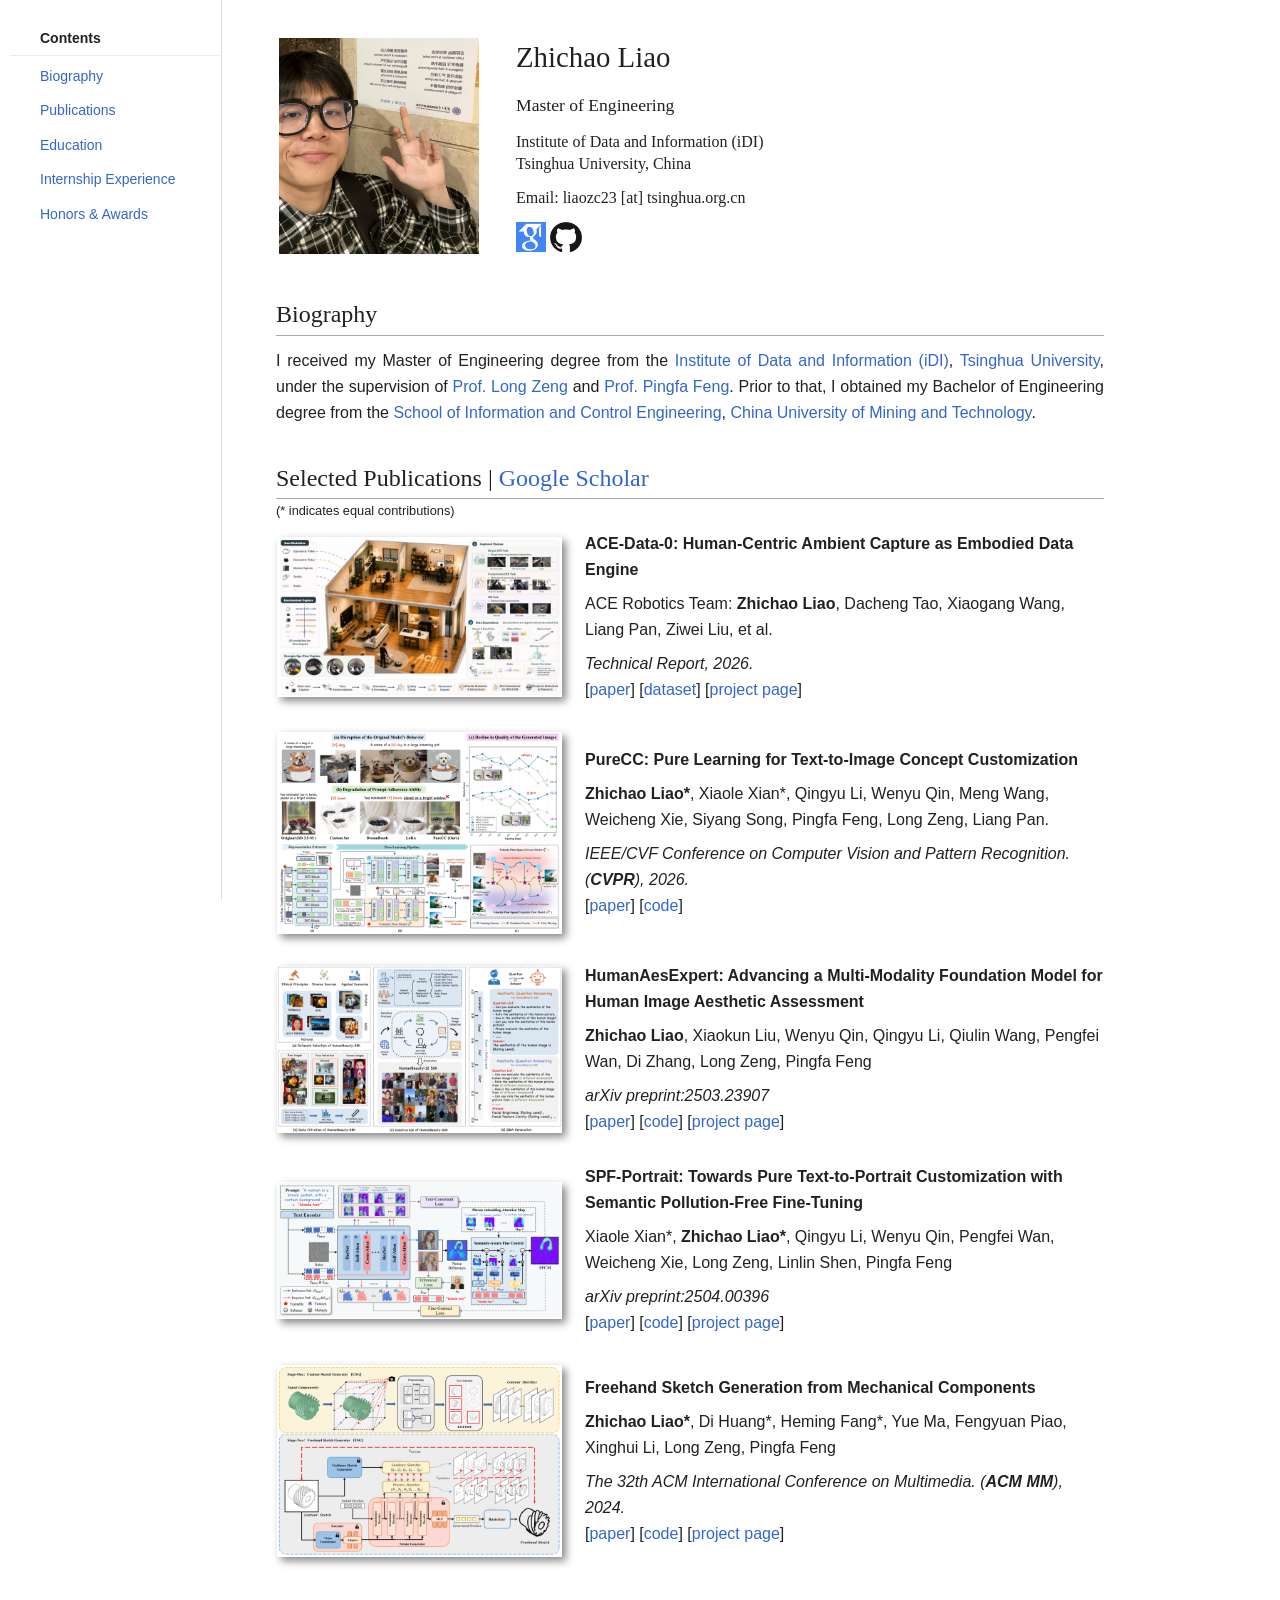
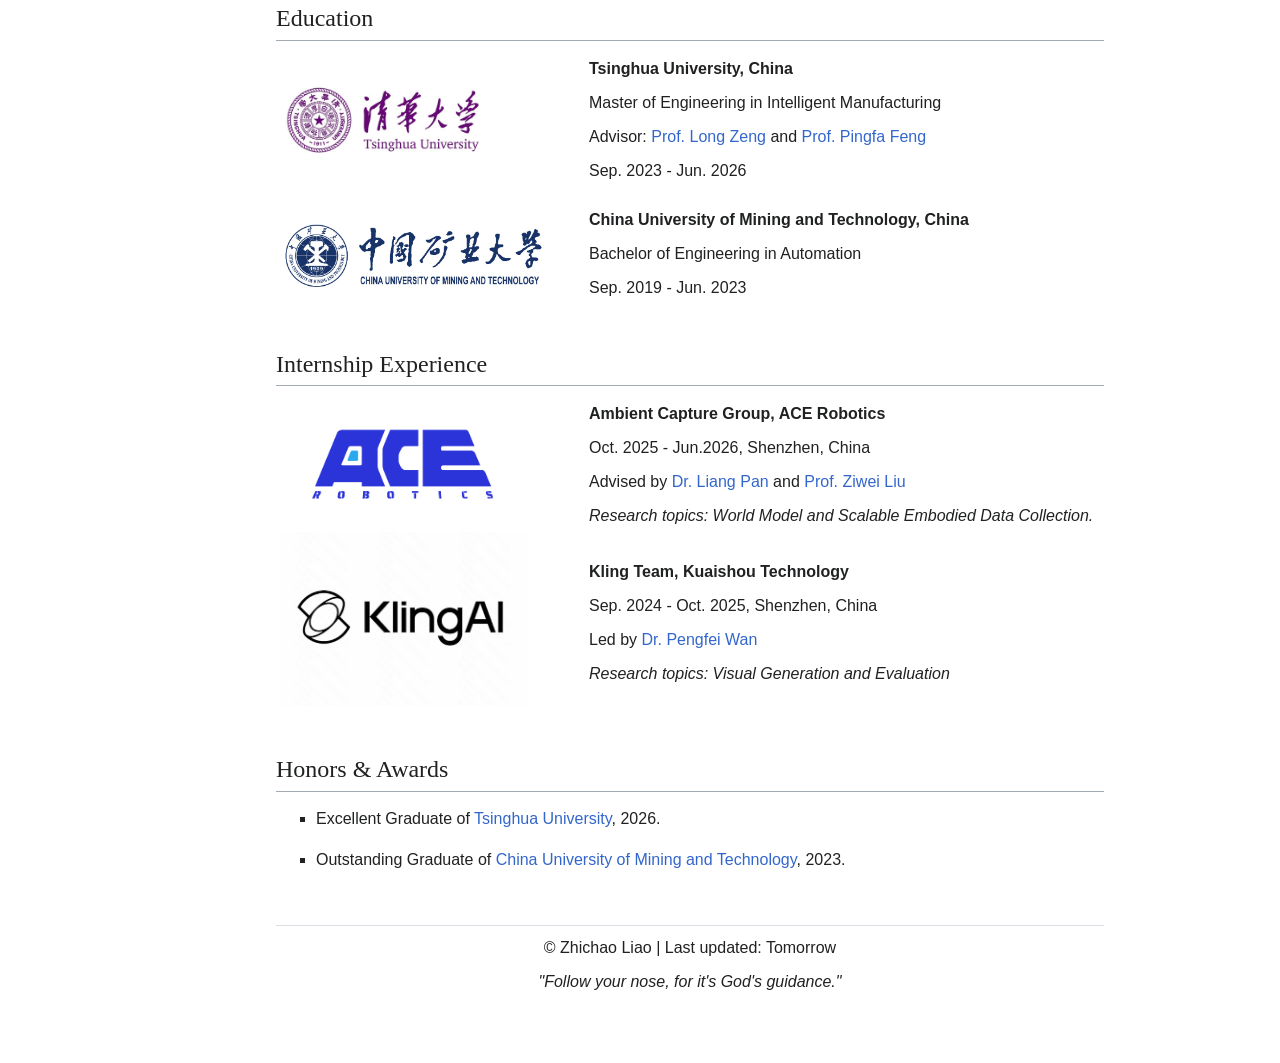
==== commit f81b0ef6: "lzc" ====
--- a/index.html
+++ b/index.html
@@ -4,6 +4,7 @@
 <head>
 <link rel="shortcut icon" href="myIcon.ico">
 <meta http-equiv="Content-Type" content="text/html;charset=utf-8" />
+<meta name="viewport" content="width=device-width, initial-scale=1" />
 
 <meta name="keywords" content="Zhichao Liao, Chaos Liao, THU, Tsinghua University"> 
 <meta name="description" content="Zhichao Liao">
@@ -28,11 +29,11 @@
 
 <!-- <a href="https://github.com/lzc-sg" class="github-corner"><svg width="80" height="80" viewBox="0 0 250 250" style="fill:#FD6C6C; color:#fff; position: absolute; top: 0; border: 0; right: 0;"><path d="M0,0 L115,115 L130,115 L142,142 L250,250 L250,0 Z"></path><path d="M128.3,109.0 C113.8,99.7 119.0,89.6 119.0,89.6 C122.0,82.7 120.5,78.6 120.5,78.6 C119.2,72.0 123.4,76.3 123.4,76.3 C127.3,80.9 125.5,87.3 125.5,87.3 C122.9,97.6 130.6,101.9 134.4,103.2" fill="currentColor" style="transform-origin: 130px 106px;" class="octo-arm"></path><path d="M115.0,115.0 C114.9,115.1 118.7,116.5 119.8,115.4 L133.7,101.6 C136.9,99.2 139.9,98.4 142.2,98.6 C133.8,88.0 127.5,74.4 143.8,58.0 C148.5,53.4 154.0,51.2 159.7,51.0 C160.3,49.4 163.2,43.6 171.4,40.1 C171.4,40.1 176.1,42.5 178.8,56.2 C183.1,58.6 187.2,61.8 190.9,65.4 C194.5,69.0 197.7,73.2 200.1,77.6 C213.8,80.2 216.3,84.9 216.3,84.9 C212.7,93.1 206.9,96.0 205.4,96.6 C205.1,102.4 203.0,107.8 198.3,112.5 C181.9,128.9 168.3,122.5 157.7,114.1 C157.9,116.9 156.7,120.9 152.7,124.9 L141.0,136.5 C139.8,137.7 141.6,141.9 141.8,141.8 Z" fill="currentColor" class="octo-body"></path></svg></a><style>.github-corner:hover .octo-arm{animation:octocat-wave 560ms ease-in-out}@keyframes octocat-wave{0%,100%{transform:rotate(0)}20%,60%{transform:rotate(-25deg)}40%,80%{transform:rotate(10deg)}}@media (max-width:500px){.github-corner:hover .octo-arm{animation:none}.github-corner .octo-arm{animation:octocat-wave 560ms ease-in-out}}</style> -->
 
-<table>
+<table class="profile-header">
 	<tbody>
 		<tr>
 			<td style="padding-right:20px; vertical-align:top;">
-				<img src="pic/lzc_2025.jpg" border="0" style="width:200px; height:auto; display:block;">
+				<img class="profile-photo" src="pic/lzc_2025.jpg" border="0" style="width:200px; height:auto; display:block;">
 			</td>
 			<td width="670" style="vertical-align:top; padding-left:15px;">
 				<div id="toptitle" style="margin-bottom:0.36em; padding-bottom:0;">
@@ -48,8 +49,8 @@
 					Email: liaozc23 [at] tsinghua.org.cn
 				</p>
 				<p style="margin-top:0; margin-bottom:0;">
-					<a href="https://scholar.google.com/citations?user=4eRwbOEAAAAJ&hl=zh-CN"><img src="./pic/google_scholar.png" height="30px" style="margin-bottom:-3px"></a>
-					<a href="https://github.com/lzc-sg"><img src="./pic/github_s.jpg" height="30px" style="margin-bottom:-3px"></a>
+					<a href="https://scholar.google.com/citations?user=4eRwbOEAAAAJ&hl=zh-CN"><img class="social-icon" src="./pic/google_scholar.png" height="30px" style="margin-bottom:-3px"></a>
+					<a href="https://github.com/lzc-sg"><img class="social-icon" src="./pic/github_s.jpg" height="30px" style="margin-bottom:-3px"></a>
 <!-- 				<a href="https://www.researchgate.net/profile/ZhichaoLiao"><img src="./pic/rg.png" height="30px" style="margin-bottom:-3px"></a>
 				<a href="https://www.linkedin.com/in/ZhichaoLiao"><img src="./pic/LinkedIn_s.png" height="30px" style="margin-bottom:-3px"></a> -->
 				</p>
@@ -94,14 +95,12 @@
 
 
 <h2 id="selected-publications">Selected Publications | <a href="https://scholar.google.com/citations?user=4eRwbOEAAAAJ&hl=zh-CN">Google Scholar</a>
-</h2><p style="margin:0.25em 0 0.35em; font-size:0.875rem;">(* indicates equal contributions)</p>
+</h2><p class="publication-note">(* indicates equal contributions)</p>
 <!-- (* indicates equal contributions, † indicates corresponding author) -->
 <!--
 <div style="height: 1440px; overflow: auto;">
 -->
-<p><p>
-
-<table id="tbPublications" width="100%">
+<table id="tbPublications" class="publications-list" width="100%">
 	<tbody>
 
 	<!-- <td><b>Preprints</b></td>
@@ -113,7 +112,7 @@
 	<tr>&nbsp</tr> -->
 
 
-	<tr>
+	<tr class="publication-entry">
 		<td width="306">
 		<img src="pub_pic/Ace-Data-0.png" width="285px" style="box-shadow: 4px 4px 8px #888">
 		</td>				
@@ -127,14 +126,7 @@
 		</td>
 	</tr>
 		
-	<tr>&nbsp</tr>
-	<tr>&nbsp</tr>
-	<tr>&nbsp</tr>
-	<tr>&nbsp</tr>
-	<tr>&nbsp</tr>
-
-
-	<tr>
+	<tr class="publication-entry">
 		<td width="306">
 		<img src="pub_pic/PureCC.png" width="285px" style="box-shadow: 4px 4px 8px #888">
 		</td>				
@@ -148,13 +140,7 @@
 		</td>
 	</tr>
 		
-	<tr>&nbsp</tr>
-	<tr>&nbsp</tr>
-	<tr>&nbsp</tr>
-	<tr>&nbsp</tr>
-	<tr>&nbsp</tr>
-
-	<tr>
+	<tr class="publication-entry">
 		<td width="306">
 		<img src="pub_pic/HumanAesExpert.png" width="285px" style="box-shadow: 4px 4px 8px #888">
 		</td>				
@@ -167,13 +153,7 @@
 		</td>
 	</tr>
 		
-	<tr>&nbsp</tr>
-	<tr>&nbsp</tr>
-	<tr>&nbsp</tr>
-	<tr>&nbsp</tr>
-	<tr>&nbsp</tr>
-		
-	<tr>
+	<tr class="publication-entry">
 		<td width="306">
 		<img src="pub_pic/SPF-Portrait.png" width="285px" style="box-shadow: 4px 4px 8px #888">
 		</td>				
@@ -187,14 +167,7 @@
 	</tr>
 		
 	
-	<tr>&nbsp</tr>
-	<tr>&nbsp</tr>
-	<tr>&nbsp</tr>
-	<tr>&nbsp</tr>
-	<tr>&nbsp</tr>	
-
-
-	<tr>
+	<tr class="publication-entry">
 		<td width="306">
 		<img src="pub_pic/Freehand Sketch Generation from Mechanical Components.png" width="285px" style="box-shadow: 4px 4px 8px #888">
 		</td>				
@@ -208,12 +181,6 @@
 		</td>
 	</tr>
 		
-	<tr>&nbsp</tr>
-	<tr>&nbsp</tr>
-	<tr>&nbsp</tr>
-	<tr>&nbsp</tr>
-	<tr>&nbsp</tr>	
-
 <!-- 	####################################### -->
 <!-- 	<td><b>Journal</b></td> -->
 		
@@ -251,7 +218,7 @@
 
 
 <h2 id="education">Education</h2>
-<table id="tbPublications" width="100%">
+<table id="tbPublications" class="education-list" width="100%">
 <tbody>
     <!-- Entry 1 -->
     <tr>
@@ -286,7 +253,7 @@
 
 
 <h2 id="internship-experience">Internship Experience</h2>
-<table id="tbPublications" width="100%">
+<table id="tbPublications" class="internship-list" width="100%">
 <tbody>
     <!-- Entry 1 -->
 	<tr>
--- a/jemdoc.css
+++ b/jemdoc.css
@@ -10,6 +10,9 @@
   --link-hover: #3056a9;
   --link-active: #233566;
   --sticky-offset: 16px;
+  --publication-gap: 1.25rem;
+  --internship-gap: 0rem;
+  --education-gap: 0.75rem;
 }
 
 table#tlayout {
@@ -52,6 +55,7 @@
 	top: var(--sticky-offset);
 	left: calc(50% - 600px);
 	width: 160px;
+	z-index: 10;
 	font-family: sans-serif;
 	font-size: 0.875rem;
 	line-height: 1.6;
@@ -113,9 +117,32 @@
 	padding-bottom: 0.1em;
 }
 
-#selected-publications + p {
-	display: inline;
+#selected-publications + p.publication-note {
+	display: block;
+	margin: 0.05em 0 0.75em;
+	font-size: 0.8rem;
 	line-height: 1.4;
+}
+
+.publications-list {
+	border-collapse: separate;
+	border-spacing: 0;
+}
+
+.publications-list .publication-entry + .publication-entry td {
+	padding-top: var(--publication-gap);
+}
+
+.publications-list .publication-entry td {
+	vertical-align: middle;
+}
+
+.internship-list tr + tr td {
+	padding-top: var(--internship-gap);
+}
+
+.education-list tr + tr td {
+	padding-top: var(--education-gap);
 }
 
 #layout-content {
@@ -440,19 +467,133 @@
 	#layout-menu { display: none; }
 }
 
+/* Move the side navigation above the content when there is not enough room
+   for a fixed left rail. */
 @media (max-width: 1240px) {
+	body {
+		box-sizing: border-box;
+		width: 100%;
+		max-width: 1060px;
+		padding-left: clamp(16px, 5vw, 50px);
+		padding-right: clamp(16px, 5vw, 50px);
+	}
+
 	#page-contents {
 		position: static;
 		width: auto;
 		margin: 0 0 1.5em;
+		padding: 0.5rem 0 0.75rem;
+		border-bottom: 1px solid var(--border-muted);
+	}
+
+	#page-contents h2 {
+		width: auto;
+		margin-bottom: 0.5rem;
+		padding-bottom: 0.35rem;
+	}
+
+	#page-contents h2::after {
+		left: 0;
 	}
 
 	#page-contents ul {
+		display: flex;
+		flex-wrap: wrap;
+		gap: 0.25rem 1rem;
+	}
+
+	#page-contents li {
+		flex: 0 1 auto;
+	}
+
+	#page-contents a {
+		padding: 0.25rem 0;
+	}
+
+	#page-contents::after {
 		display: none;
 	}
 
 	#layout-content {
 		margin-left: 0;
+		padding-left: 0;
+		padding-right: 0;
+	}
+
+	#layout-content img {
+		max-width: 100%;
+		height: auto;
+	}
+
+	#layout-content table {
+		max-width: 100%;
+	}
+}
+
+@media (max-width: 700px) {
+	body {
+		padding-left: 16px;
+		padding-right: 16px;
+		padding-top: 0;
+	}
+
+	#page-contents {
+		margin-bottom: 1em;
+	}
+
+	#page-contents ul {
+		display: grid;
+		grid-template-columns: repeat(auto-fit, minmax(min(100%, 180px), 1fr));
+		gap: 0;
+	}
+
+	#page-contents a {
+		padding: 0.4rem 0;
+	}
+
+	/* Stack publication and education entries instead of forcing a wide
+	   two-column table onto a narrow viewport. */
+	#tbPublications,
+	#tbPublications tbody,
+	#tbPublications tr,
+	#tbPublications td {
+		display: block;
+		width: auto !important;
+	}
+
+	#tbPublications td:first-child {
+		margin-bottom: 0.75rem;
+	}
+
+	.publications-list .publication-entry + .publication-entry {
+		margin-top: var(--publication-gap);
+	}
+
+	.publications-list .publication-entry + .publication-entry td {
+		padding-top: 0;
+	}
+
+	.publications-list .publication-entry td {
+		vertical-align: top;
+	}
+}
+
+@media (max-width: 1000px) {
+	.profile-header,
+	.profile-header tbody,
+	.profile-header tr,
+	.profile-header td {
+		display: block;
+		width: auto !important;
+	}
+
+	.profile-header td:first-child {
+		padding-right: 0 !important;
+		margin-bottom: 1rem;
+	}
+
+	.profile-header td:last-child {
+		padding-left: 0 !important;
 	}
 }
 
@@ -504,6 +645,22 @@
     border: none;
 }
 
+/* Keep the profile assets at their intended dimensions. The responsive image
+   rule below applies to publication images, but must not resize these assets. */
+#layout-content img.profile-photo {
+	width: 200px;
+	min-width: 200px;
+	max-width: 200px;
+	height: auto;
+}
+
+#layout-content img.social-icon {
+	width: auto;
+	height: 30px;
+	max-width: none;
+	object-fit: contain;
+}
+
 table.imgtable, table.imgtable td {
     border: none;
     text-align: left;
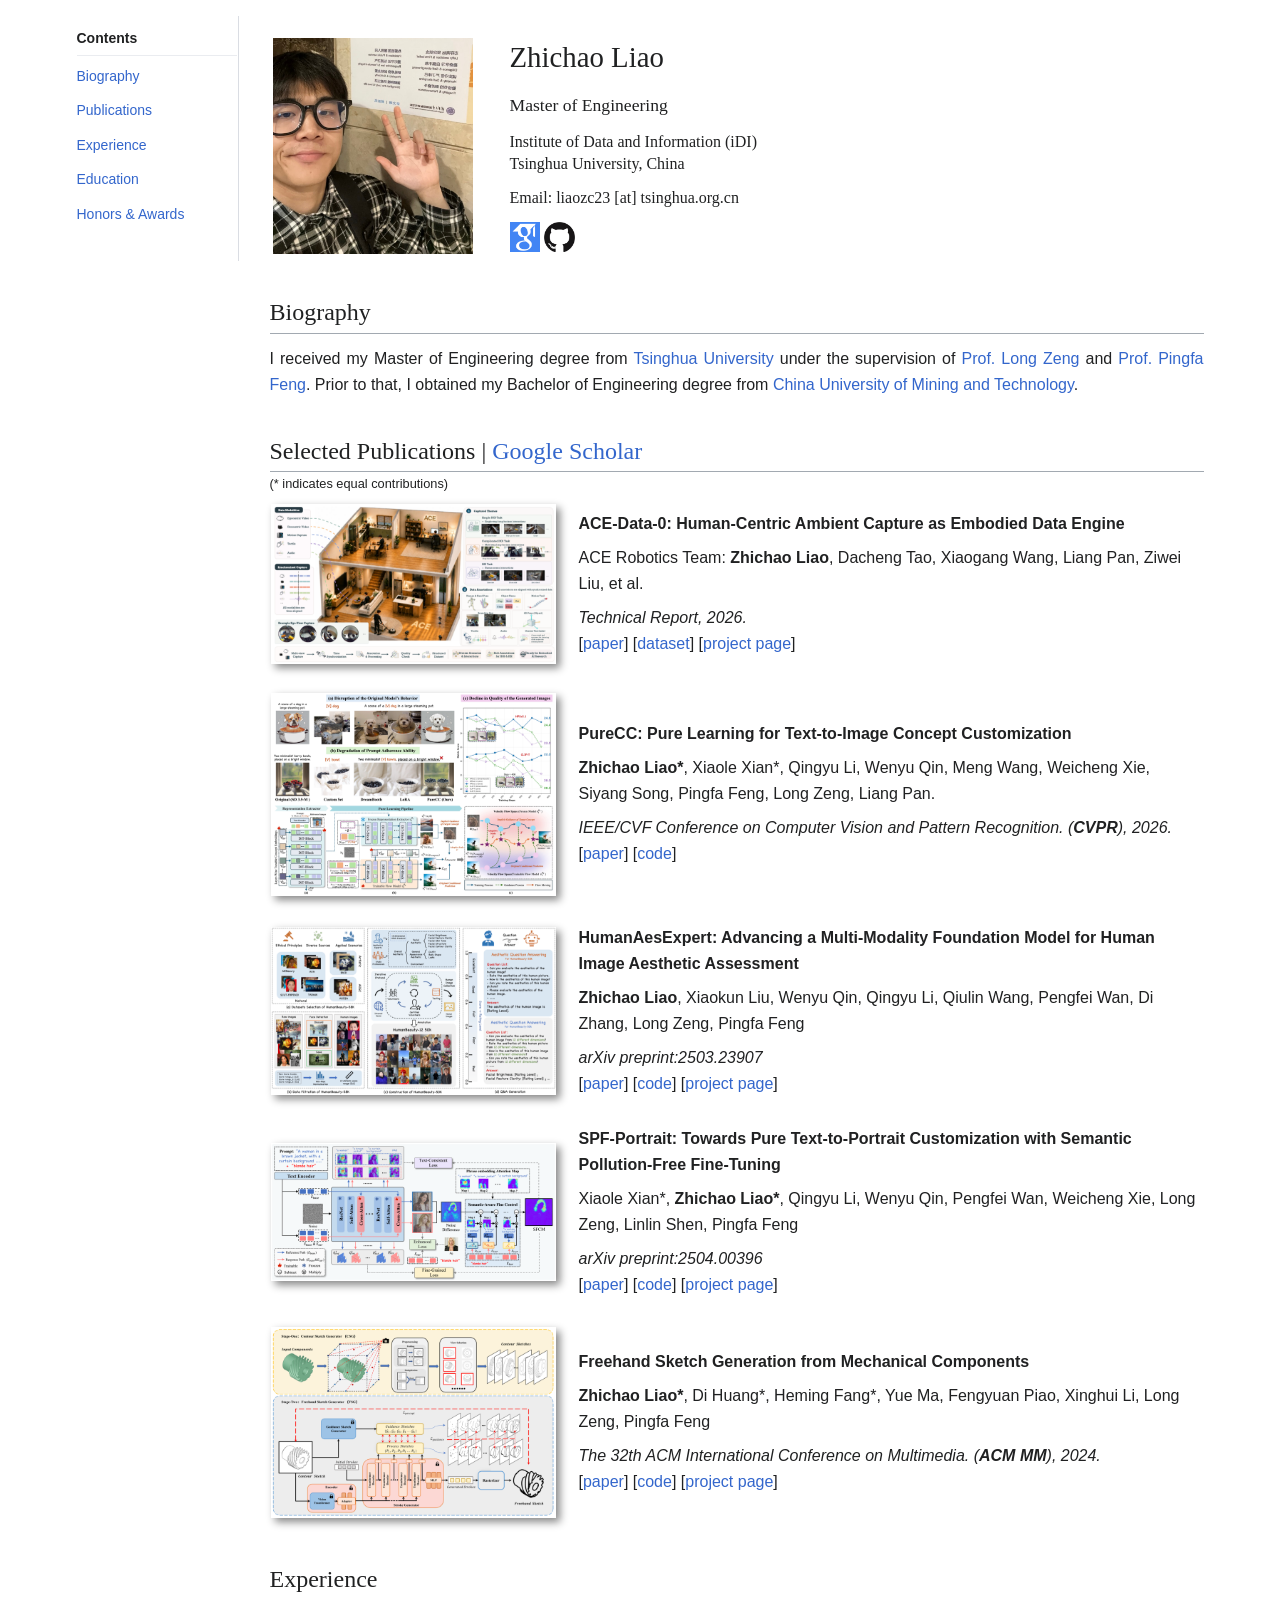
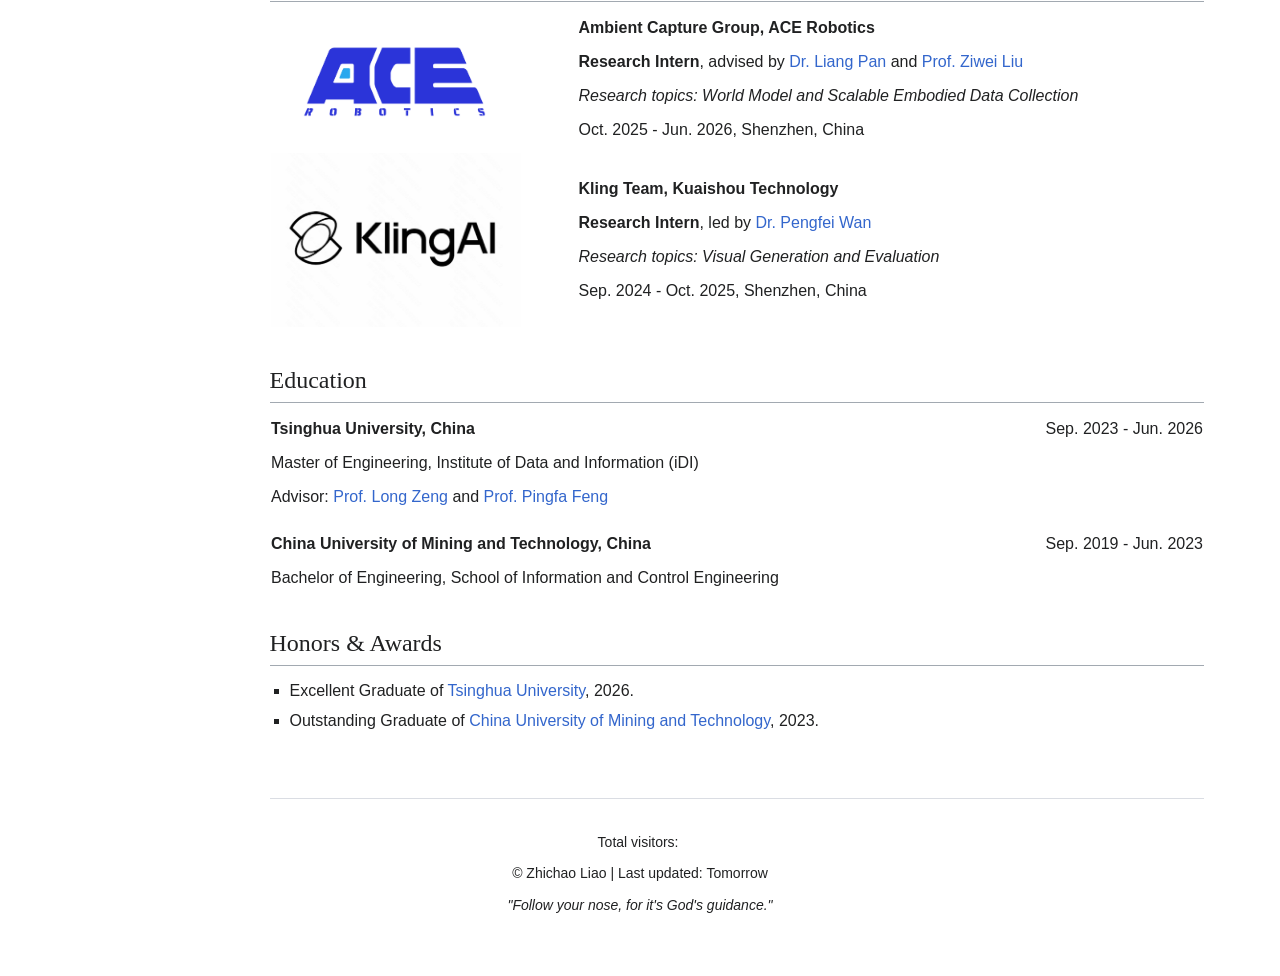
==== commit 1ea952e7: "Refresh homepage content and layout" ====
--- a/index.html
+++ b/index.html
@@ -1,15 +1,13 @@
-<!DOCTYPE html PUBLIC "-//W3C//DTD XHTML 1.1//EN"
-  "http://www.w3.org/TR/xhtml11/DTD/xhtml11.dtd">
-<html xmlns="http://www.w3.org/1999/xhtml" xml:lang="en">
+<!doctype html>
+<html lang="en">
 <head>
-<link rel="shortcut icon" href="myIcon.ico">
-<meta http-equiv="Content-Type" content="text/html;charset=utf-8" />
-<meta name="viewport" content="width=device-width, initial-scale=1" />
+<meta charset="utf-8">
+<meta name="viewport" content="width=device-width, initial-scale=1">
 
 <meta name="keywords" content="Zhichao Liao, Chaos Liao, THU, Tsinghua University"> 
 <meta name="description" content="Zhichao Liao">
-<meta name="google-site-verification" content="sRV7njEFme-TlUt8aD9s37_O2lqmwnb_XZAtIdP8z1U" />
-<link rel="stylesheet" href="jemdoc.css" type="text/css">
+<meta name="google-site-verification" content="sRV7njEFme-TlUt8aD9s37_O2lqmwnb_XZAtIdP8z1U">
+<link rel="stylesheet" href="jemdoc.css">
 <title>Zhichao Liao</title>
 </head>
 
@@ -19,60 +17,59 @@
 	<ul>
 		<li><a href="#biography">Biography</a></li>
 		<li><a href="#selected-publications">Publications</a></li>
+		<li><a href="#experience">Experience</a></li>
 		<li><a href="#education">Education</a></li>
-		<li><a href="#internship-experience">Internship Experience</a></li>
 		<li><a href="#honors-awards">Honors &amp; Awards</a></li>
 	</ul>
 </nav>
 
-<div id="layout-content" style="margin-top:12px">
-
-<!-- <a href="https://github.com/lzc-sg" class="github-corner"><svg width="80" height="80" viewBox="0 0 250 250" style="fill:#FD6C6C; color:#fff; position: absolute; top: 0; border: 0; right: 0;"><path d="M0,0 L115,115 L130,115 L142,142 L250,250 L250,0 Z"></path><path d="M128.3,109.0 C113.8,99.7 119.0,89.6 119.0,89.6 C122.0,82.7 120.5,78.6 120.5,78.6 C119.2,72.0 123.4,76.3 123.4,76.3 C127.3,80.9 125.5,87.3 125.5,87.3 C122.9,97.6 130.6,101.9 134.4,103.2" fill="currentColor" style="transform-origin: 130px 106px;" class="octo-arm"></path><path d="M115.0,115.0 C114.9,115.1 118.7,116.5 119.8,115.4 L133.7,101.6 C136.9,99.2 139.9,98.4 142.2,98.6 C133.8,88.0 127.5,74.4 143.8,58.0 C148.5,53.4 154.0,51.2 159.7,51.0 C160.3,49.4 163.2,43.6 171.4,40.1 C171.4,40.1 176.1,42.5 178.8,56.2 C183.1,58.6 187.2,61.8 190.9,65.4 C194.5,69.0 197.7,73.2 200.1,77.6 C213.8,80.2 216.3,84.9 216.3,84.9 C212.7,93.1 206.9,96.0 205.4,96.6 C205.1,102.4 203.0,107.8 198.3,112.5 C181.9,128.9 168.3,122.5 157.7,114.1 C157.9,116.9 156.7,120.9 152.7,124.9 L141.0,136.5 C139.8,137.7 141.6,141.9 141.8,141.8 Z" fill="currentColor" class="octo-body"></path></svg></a><style>.github-corner:hover .octo-arm{animation:octocat-wave 560ms ease-in-out}@keyframes octocat-wave{0%,100%{transform:rotate(0)}20%,60%{transform:rotate(-25deg)}40%,80%{transform:rotate(10deg)}}@media (max-width:500px){.github-corner:hover .octo-arm{animation:none}.github-corner .octo-arm{animation:octocat-wave 560ms ease-in-out}}</style> -->
-
-<table class="profile-header">
+<main id="layout-content">
+
+
+<table class="profile-header" role="presentation">
 	<tbody>
 		<tr>
-			<td style="padding-right:20px; vertical-align:top;">
-				<img class="profile-photo" src="pic/lzc_2025.jpg" border="0" style="width:200px; height:auto; display:block;">
+			<td>
+				<img class="profile-photo" src="pic/lzc_2025.jpg" alt="Zhichao Liao">
 			</td>
-			<td width="670" style="vertical-align:top; padding-left:15px;">
-				<div id="toptitle" style="margin-bottom:0.36em; padding-bottom:0;">
-					<h1 style="margin-top:0;">Zhichao Liao</h1>
+			<td>
+				<div id="toptitle">
+					<h1>Zhichao Liao</h1>
 				</div>
 
-				<h3 class="profile-info" style="margin-top:0; margin-bottom:0.66em; font-weight:normal; font-size:110%; line-height:1.2;">Master of Engineering</h3>
-				<p class="profile-info" style="margin-top:0; margin-bottom:0.66em; line-height:1.35;">
+				<p class="profile-info profile-degree">Master of Engineering</p>
+				<p class="profile-info profile-affiliation">
 					Institute of Data and Information (iDI) <br>
 					Tsinghua University, China
 				</p>
-				<p class="profile-info" style="margin-top:0; margin-bottom:0.66em;">
+				<p class="profile-info">
 					Email: liaozc23 [at] tsinghua.org.cn
 				</p>
-				<p style="margin-top:0; margin-bottom:0;">
-					<a href="https://scholar.google.com/citations?user=4eRwbOEAAAAJ&hl=zh-CN"><img class="social-icon" src="./pic/google_scholar.png" height="30px" style="margin-bottom:-3px"></a>
-					<a href="https://github.com/lzc-sg"><img class="social-icon" src="./pic/github_s.jpg" height="30px" style="margin-bottom:-3px"></a>
-<!-- 				<a href="https://www.researchgate.net/profile/ZhichaoLiao"><img src="./pic/rg.png" height="30px" style="margin-bottom:-3px"></a>
-				<a href="https://www.linkedin.com/in/ZhichaoLiao"><img src="./pic/LinkedIn_s.png" height="30px" style="margin-bottom:-3px"></a> -->
+				<p class="profile-links">
+						<a href="https://scholar.google.com/citations?user=4eRwbOEAAAAJ&amp;hl=zh-CN"><img class="social-icon" src="./pic/google_scholar.png" alt="Google Scholar"></a>
+						<a href="https://github.com/lzc-sg"><img class="social-icon" src="./pic/github_s.jpg" alt="GitHub"></a>
+<!-- 				<a href="https://www.researchgate.net/profile/ZhichaoLiao"><img class="social-icon" src="pic/rg.png" alt="ResearchGate"></a>
+					<a href="https://www.linkedin.com/in/ZhichaoLiao"><img class="social-icon" src="pic/LinkedIn_s.png" alt="LinkedIn"></a> -->
 				</p>
 			</td>
-		</tr><tr>
-	</tr></tbody>
+		</tr>
+	</tbody>
 </table>
 
 
 
 <h2 id="biography">Biography</h2>
-<p style="text-align: justify; text-align-last: left;">
-	I received my Master of Engineering degree from the
-	<a href="https://www.sigs.tsinghua.edu.cn/en/7544/list.htm">Institute of Data and Information (iDI)</a>,
-	<a href="https://www.tsinghua.edu.cn/">Tsinghua University</a>,
-	under the supervision of
-	<a href="https://jackyzengl.github.io/">Prof. Long Zeng</a> and
-	<a href="https://me.tsinghua.edu.cn/info/1097/1576.htm">Prof. Pingfa Feng</a>.
-	Prior to that, I obtained my Bachelor of Engineering degree from the
-	<a href="https://siee.cumt.edu.cn/">School of Information and Control Engineering</a>,
-	<a href="https://www.cumt.edu.cn/">China University of Mining and Technology</a>.
-</p>
+<div class="biography-content">
+	<p class="biography-text">
+		I received my Master of Engineering degree from
+		<a href="https://www.tsinghua.edu.cn/">Tsinghua University</a>
+		under the supervision of
+		<a href="https://jackyzengl.github.io/">Prof. Long Zeng</a> and
+		<a href="https://me.tsinghua.edu.cn/info/1097/1576.htm">Prof. Pingfa Feng</a>.
+		Prior to that, I obtained my Bachelor of Engineering degree from
+		<a href="https://www.cumt.edu.cn/">China University of Mining and Technology</a>.
+	</p>
+</div>
 	
 <!-- <p>
 	Recently, my research interests lie in Generative AI and Multi-Modal Learning.<br>  
@@ -83,66 +80,39 @@
 </p> -->
 
 
-<!-- <h2>News</h2>
-<div style="height: 240px; overflow: auto;">
-<ul>
-	<li>
-		[12/2024] No news is good news, <a href="https://github.com/lzc-sg"> lol </a> !  
-	</li>
-</ul>
-</div> -->
-
-
-
-<h2 id="selected-publications">Selected Publications | <a href="https://scholar.google.com/citations?user=4eRwbOEAAAAJ&hl=zh-CN">Google Scholar</a>
-</h2><p class="publication-note">(* indicates equal contributions)</p>
-<!-- (* indicates equal contributions, † indicates corresponding author) -->
-<!--
-<div style="height: 1440px; overflow: auto;">
--->
-<table id="tbPublications" class="publications-list" width="100%">
+<h2 id="selected-publications">Selected Publications | <a href="https://scholar.google.com/citations?user=4eRwbOEAAAAJ&amp;hl=zh-CN">Google Scholar</a></h2>
+<p class="publication-note">(* indicates equal contributions)</p>
+<table id="publications-table" class="publications-list" role="presentation">
 	<tbody>
-
-	<!-- <td><b>Preprints</b></td>
-
-	<tr>&nbsp</tr>
-	<tr>&nbsp</tr>
-	<tr>&nbsp</tr>
-	<tr>&nbsp</tr>
-	<tr>&nbsp</tr> -->
-
-
-	<tr class="publication-entry">
-		<td width="306">
-		<img src="pub_pic/Ace-Data-0.png" width="285px" style="box-shadow: 4px 4px 8px #888">
+	<tr class="publication-entry">
+		<td>
+		<img class="publication-thumbnail" src="pub_pic/Ace-Data-0.png" alt="">
 		</td>				
 		<td>
 		<p><b>ACE-Data-0: Human-Centric Ambient Capture as Embodied Data Engine</b></p>
 		<p>ACE Robotics Team: <b>Zhichao Liao</b>, Dacheng Tao, Xiaogang Wang, Liang Pan, Ziwei Liu, et al.</p>
 		<em>Technical Report, 2026.</em>
-		<p> [<a href="https://arxiv.org/abs/2607.28625">paper</a>] [<a href="https://huggingface.co/datasets/ACERobotics/ACE-Data-0">dataset</a>] [<a href="https://ace-data-engine.github.io/ACE-Data-0/">project page</a>] 
-<!-- 		<a target="_blank" href ="https://github.com/di-huang/Freehand-Sketch-Generation-from-Mechanical-Components/"><img alt="GitHub stars" align="right" src="https://img.shields.io/github/stars/xxx/xxx"></a> -->
+		<p> [<a href="https://arxiv.org/abs/2607.28625">paper</a>] [<a href="https://huggingface.co/datasets/ACERobotics/ACE-Data-0">dataset</a>] [<a href="https://ace-data-engine.github.io/ACE-Data-0/">project page</a>]
 		</p>
 		</td>
 	</tr>
 		
 	<tr class="publication-entry">
-		<td width="306">
-		<img src="pub_pic/PureCC.png" width="285px" style="box-shadow: 4px 4px 8px #888">
+		<td>
+		<img class="publication-thumbnail" src="pub_pic/PureCC.png" alt="">
 		</td>				
 		<td>
 		<p><b>PureCC: Pure Learning for Text-to-Image Concept Customization</b></p>
 		<p><b>Zhichao Liao*</b>, Xiaole Xian*, Qingyu Li, Wenyu Qin, Meng Wang, Weicheng Xie, Siyang Song, Pingfa Feng, Long Zeng, Liang Pan.</p>
 		<em>IEEE/CVF Conference on Computer Vision and Pattern Recognition. (<b>CVPR</b>), 2026.</em>
-		<p> [<a href="https://arxiv.org/abs/2603.07561">paper</a>] [<a href="https://github.com/lzc-sg/PureCC">code</a>] <!-- [<a href="https://mcfreeskegen.github.io/">project page</a>]  -->
-<!-- 		<a target="_blank" href ="https://github.com/di-huang/Freehand-Sketch-Generation-from-Mechanical-Components/"><img alt="GitHub stars" align="right" src="https://img.shields.io/github/stars/xxx/xxx"></a> -->
+		<p> [<a href="https://arxiv.org/abs/2603.07561">paper</a>] [<a href="https://github.com/lzc-sg/PureCC">code</a>]
 		</p>
 		</td>
 	</tr>
 		
 	<tr class="publication-entry">
-		<td width="306">
-		<img src="pub_pic/HumanAesExpert.png" width="285px" style="box-shadow: 4px 4px 8px #888">
+		<td>
+		<img class="publication-thumbnail" src="pub_pic/HumanAesExpert.png" alt="">
 		</td>				
 		<td>
 		<p><b>HumanAesExpert: Advancing a Multi-Modality Foundation Model for Human Image Aesthetic Assessment</b></p>
@@ -154,8 +124,8 @@
 	</tr>
 		
 	<tr class="publication-entry">
-		<td width="306">
-		<img src="pub_pic/SPF-Portrait.png" width="285px" style="box-shadow: 4px 4px 8px #888">
+		<td>
+		<img class="publication-thumbnail" src="pub_pic/SPF-Portrait.png" alt="">
 		</td>				
 		<td>
 		<p><b>SPF-Portrait: Towards Pure Text-to-Portrait Customization with Semantic Pollution-Free Fine-Tuning</b></p>
@@ -168,134 +138,99 @@
 		
 	
 	<tr class="publication-entry">
-		<td width="306">
-		<img src="pub_pic/Freehand Sketch Generation from Mechanical Components.png" width="285px" style="box-shadow: 4px 4px 8px #888">
+		<td>
+		<img class="publication-thumbnail" src="pub_pic/Freehand%20Sketch%20Generation%20from%20Mechanical%20Components.png" alt="">
 		</td>				
 		<td>
 		<p><b>Freehand Sketch Generation from Mechanical Components</b></p>
 		<p><b>Zhichao Liao*</b>, Di Huang*, Heming Fang*, Yue Ma, Fengyuan Piao, Xinghui Li, Long Zeng, Pingfa Feng</p>
 		<em>The 32th ACM International Conference on Multimedia. (<b>ACM MM</b>), 2024.</em>
-		<p> [<a href="https://arxiv.org/abs/2408.05966">paper</a>] [<a href="https://github.com/di-huang/Freehand-Sketch-Generation-from-Mechanical-Components/">code</a>] [<a href="https://mcfreeskegen.github.io/">project page</a>] 
-<!-- 		<a target="_blank" href ="https://github.com/di-huang/Freehand-Sketch-Generation-from-Mechanical-Components/"><img alt="GitHub stars" align="right" src="https://img.shields.io/github/stars/xxx/xxx"></a> -->
-		</p>
-		</td>
-	</tr>
-		
-<!-- 	####################################### -->
-<!-- 	<td><b>Journal</b></td> -->
-		
-<!-- 	<tr>&nbsp</tr>
-	<tr>&nbsp</tr>
-	<tr>&nbsp</tr>
-	<tr>&nbsp</tr>
-	<tr>&nbsp</tr>	 -->
-
-<!-- 	<tr>
-		<td width="306">
-		<img src="pub_pic/Freehand Sketch Generation from Mechanical Components.png" width="285px" style="box-shadow: 4px 4px 8px #888">
-		</td>				
-		<td>
-		<p><b>Freehand Sketch Generation from Mechanical Components</b></p>
-		<p><b>Zhichao Liao</b>, Di Huang, Heming Fang, Yue Ma, Fengyuan Piao, Xinghui Li, Long Zeng, Pingfa Feng</p>
-		<em>The 32th ACM International Conference on Multimedia. (<b>ACM MM</b>), 2024.</em>
-		<p> [<a href="https://arxiv.org/abs/2408.05966">paper</a>] [<a href="https://github.com/di-huang/Freehand-Sketch-Generation-from-Mechanical-Components/">code</a>] [<a href="https://github.com/lzc-sg">project page</a>]  -->
-<!-- 		<a target="_blank" href ="https://github.com/di-huang/Freehand-Sketch-Generation-from-Mechanical-Components/"><img alt="GitHub stars" align="right" src="https://img.shields.io/github/stars/xxx/xxx"></a> -->
-<!-- 		</p>
-		</td>
-	</tr>
- -->
-<!-- 	<tr>&nbsp</tr>
-	<tr>&nbsp</tr>
-	<tr>&nbsp</tr>
-	<tr>&nbsp</tr>
-	<tr>&nbsp</tr>
- -->
-<!-- 	####################################### -->
+		<p> [<a href="https://arxiv.org/abs/2408.05966">paper</a>] [<a href="https://github.com/di-huang/Freehand-Sketch-Generation-from-Mechanical-Components/">code</a>] [<a href="https://mcfreeskegen.github.io/">project page</a>]
+		</p>
+		</td>
+	</tr>
 </tbody></table>
-<!--
-</div>
--->
-
+
+
+<h2 id="experience">Experience</h2>
+<table id="experience-table" class="experience-list" role="presentation">
+<tbody>
+    <!-- Entry 1 -->
+	<tr>
+	    <td>
+	        <img class="experience-logo-ace" src="pic/ACE.png" alt="">
+	    </td>
+	    <td>
+	        <p><b>Ambient Capture Group, ACE Robotics</b></p>
+	        <p>
+	            <b>Research Intern</b>, advised by
+	            <a href="https://ethan7899.github.io/">Dr. Liang Pan</a> 
+	            and
+	            <a href="https://liuziwei7.github.io/">Prof. Ziwei Liu</a>
+	        </p>
+	        <p><em>Research topics: World Model and Scalable Embodied Data Collection</em></p>
+	        <p>Oct. 2025 - Jun. 2026, Shenzhen, China</p>
+	    </td>
+	</tr>
+	
+	<tr>
+	    <td>
+	        <img class="experience-logo-kling" src="pic/kling.png" alt="">
+	    </td>
+	    <td>
+	        <p><b>Kling Team, Kuaishou Technology</b></p>
+	        <p><b>Research Intern</b>, led by
+	            <a href="https://magicwpf.github.io/">Dr. Pengfei Wan</a>
+	        </p>
+	        <p><em>Research topics: Visual Generation and Evaluation</em></p>
+	        <p>Sep. 2024 - Oct. 2025, Shenzhen, China</p>
+	    </td>
+	</tr>
+
+</tbody>
+</table>
+
+
+	
 
 <h2 id="education">Education</h2>
-<table id="tbPublications" class="education-list" width="100%">
+<div class="education-container">
+<table id="education-table" class="education-list" role="presentation">
 <tbody>
     <!-- Entry 1 -->
     <tr>
-        <td width="306">
-            <img src="pic/thu.jpg" width="210px" style="box-shadow: 4px 4px 8px #ffffff">
-        </td>
         <td>
-            <p><b>Tsinghua University, China</b></p>
-            <p>Master of Engineering in Intelligent Manufacturing</p>
-            <p>Advisor: 
-                <a href="https://jackyzengl.github.io/">Prof. Long Zeng</a> and 
+            <p class="education-heading">
+                <b>Tsinghua University, China</b>
+                <span class="education-date">Sep. 2023 - Jun. 2026</span>
+            </p>
+            <p>Master of Engineering, Institute of Data and Information (iDI)</p>
+            <p>Advisor:
+                <a href="https://jackyzengl.github.io/">Prof. Long Zeng</a> and
                 <a href="https://me.tsinghua.edu.cn/info/1097/1576.htm">Prof. Pingfa Feng</a>
             </p>
-            <p>Sep. 2023 - Jun. 2026</p>
         </td>
     </tr>
 
     <!-- Entry 2 -->
     <tr>
-        <td width="306">
-            <img src="pic/cumt.jpg" width="270px" style="box-shadow: 4px 4px 8px #ffffff">
-        </td>
         <td>
-            <p><b>China University of Mining and Technology, China</b></p>
-            <p>Bachelor of Engineering in Automation</p>
-            <p>Sep. 2019 - Jun. 2023</p>
+            <p class="education-heading">
+                <b>China University of Mining and Technology, China</b>
+                <span class="education-date">Sep. 2019 - Jun. 2023</span>
+            </p>
+            <p>Bachelor of Engineering, School of Information and Control Engineering</p>
         </td>
     </tr>
 </tbody>
 </table>
-
-
-
-<h2 id="internship-experience">Internship Experience</h2>
-<table id="tbPublications" class="internship-list" width="100%">
-<tbody>
-    <!-- Entry 1 -->
-	<tr>
-	    <td width="306" style="vertical-align:middle;">
-	        <img src="pic/ACE.png" width="200px" style="box-shadow: 4px 4px 8px #ffffff; display:block; margin:0 auto 0 23px;">
-	    </td>
-	    <td style="vertical-align:middle;">
-	        <p><b>Ambient Capture Group, ACE Robotics</b></p>
-	        <p>Oct. 2025 - Jun.2026, Shenzhen, China</p>
-	        <p>
-	            Advised by 
-	            <a href="https://ethan7899.github.io/">Dr. Liang Pan</a> 
-	            and
-	            <a href="https://liuziwei7.github.io/">Prof. Ziwei Liu</a>
-	        </p>
-	        <em>Research topics: World Model and Scalable Embodied Data Collection.</em>
-	    </td>
-	</tr>
-	
-	<tr>
-	    <td width="306" style="text-align:left; vertical-align:middle;">
-	        <img src="pic/kling.png" width="250px" style="box-shadow: 4px 4px 8px #ffffff">
-	    </td>
-	    <td>
-	        <p><b>Kling Team, Kuaishou Technology</b></p>
-	        <p>Sep. 2024 - Oct. 2025, Shenzhen, China</p>
-	        <p>Led by 
-	            <a href="https://magicwpf.github.io/">Dr. Pengfei Wan</a>
-	        </p>
-	        <em>Research topics: Visual Generation and Evaluation</em>
-	    </td>
-	</tr>
-
-</tbody>
-</table>
-
-
-	
+</div>
+
+
 
 <h2 id="honors-awards">Honors &amp; Awards</h2>
 <div>
-<ul>
+<ul class="honors-list">
 	<li>
 		Excellent Graduate of <a href="https://www.tsinghua.edu.cn/">Tsinghua University</a>, 2026.
 	</li>
@@ -306,25 +241,25 @@
 		Outstanding Graduate of <a href="https://www.cumt.edu.cn/">China University of Mining and Technology</a>, 2023.
 	</li>
 	<!-- <li>
-		<tr><td>Dioo Microcircuits Corporation Scholarship, 2023.</td></tr>
-	</li>
-	<li>
-		<tr><td>Pingmei Shenma Corporation Scholarship, 2022.</td></tr>
-	</li>
-	<li>
-		<tr><td>First-Class Scholarship of <a href="https://www.cumt.edu.cn/">China University of Mining and Technology</a>, 2022.</td></tr>
-	</li>
-	<li>
-		<tr><td>Outstanding Student of <a href="https://www.cumt.edu.cn/">China University of Mining and Technology</a>, 2022.</td></tr>
-	</li>
-	<li>
-		<tr><td>First-Class Scholarship of <a href="https://www.cumt.edu.cn/">China University of Mining and Technology</a>, 2021.</td></tr>
-	</li>
-	<li>
-		<tr><td>Outstanding Student of <a href="https://www.cumt.edu.cn/">China University of Mining and Technology</a>, 2021.</td></tr>
-	</li>
-	<li>
-		<tr><td>Dadi Corporation Scholarship, 2020.</td></tr>
+		Dioo Microcircuits Corporation Scholarship, 2023.
+	</li>
+	<li>
+		Pingmei Shenma Corporation Scholarship, 2022.
+	</li>
+	<li>
+		First-Class Scholarship of <a href="https://www.cumt.edu.cn/">China University of Mining and Technology</a>, 2022.
+	</li>
+	<li>
+		Outstanding Student of <a href="https://www.cumt.edu.cn/">China University of Mining and Technology</a>, 2022.
+	</li>
+	<li>
+		First-Class Scholarship of <a href="https://www.cumt.edu.cn/">China University of Mining and Technology</a>, 2021.
+	</li>
+	<li>
+		Outstanding Student of <a href="https://www.cumt.edu.cn/">China University of Mining and Technology</a>, 2021.
+	</li>
+	<li>
+		Dadi Corporation Scholarship, 2020.
 	</li> -->
 </ul>
 </div>
@@ -346,33 +281,33 @@
 	</li>
 </ul> -->
 
-
-	
-<!-- <h2>Teaching</h2>
-<table id="tbTeaching" border="0" width="100%">
-	<tbody>
-		<tr>
-			<td> 2001-2024</td><td>All of the Years</td><td> None </td>
-		</tr>
-	</tbody>
-</table> -->
-
-
-	
-<!-- <h2>Others </h2>
-<p>
-	Life's a Struggle, good luck!
-</p> -->
-
-
-	
-<div id="footer">
-	<div id="footer-text"></div>
-</div>
-        <script type='text/javascript' id='clustrmaps' src='//cdn.clustrmaps.com/map_v2.js?cl=808080&w=450&t=tt&d=WUqC0bBhefy9JF6zku6j6DBaKG3LIOKCJ30Ki-2eN40&co=ffffff&cmo=3acc3a&cmn=ff5353&ct=080808'></script>
-	<p><center> &copy; Zhichao Liao | Last updated: Tomorrow</center></p>
-	<p><center><em>"Follow your nose, for it's God's guidance."</em></center></p>
-
-</div>
+<hr class="content-divider">
+</main>
+
+<footer id="page-footer">
+	<div class="footer-content">
+		<div class="visitor-counter">
+			<span>Total visitors: </span>
+			<!-- Default Statcounter code for Homepage https://lzc-sg.github.io/ -->
+			<div class="visitor-counter-number">
+				<script type="text/javascript">
+				var sc_project=13362799;
+				var sc_invisible=0;
+				var sc_security="d1f00f01";
+				var scJsHost = "https://";
+				document.write("<sc"+"ript type='text/javascript' src='" + scJsHost+
+				"statcounter.com/counter/counter.js'></"+"script>");
+				</script>
+			</div>
+			<noscript><div class="statcounter"><a title="Web Analytics"
+			href="https://statcounter.com/" target="_blank" rel="noopener noreferrer"><img class="statcounter"
+			src="https://c.statcounter.com/13362799/0/d1f00f01/0/" alt="Visitor count"
+			referrerpolicy="no-referrer-when-downgrade"></a></div></noscript>
+			<!-- End of Statcounter Code -->
+		</div>
+		<p>&copy; Zhichao Liao | Last updated: Tomorrow</p>
+		<p><em>"Follow your nose, for it's God's guidance."</em></p>
+	</div>
+</footer>
 
 </body></html>
--- a/jemdoc.css
+++ b/jemdoc.css
@@ -3,30 +3,19 @@
 :root {
   --page-background: #ffffff;
   --page-foreground: #202122;
-  --subtle-background: #f8f9fa;
   --border-base: #a2a9b1;
   --border-muted: #dadde3;
   --link-color: #36c;
   --link-hover: #3056a9;
   --link-active: #233566;
+  --page-max-width: 1230px;
+  --page-gutter: 32px;
   --sticky-offset: 16px;
   --publication-gap: 1.25rem;
-  --internship-gap: 0rem;
   --education-gap: 0.75rem;
-}
-
-table#tlayout {
-    border: none;
-    border-collapse: separate;
-    background: white;
-}
-/*
-body {
-	background: white;
-	padding-bottom: 8px;
-	margin: 0;
-}
-*/
+  --section-edge-padding: 1px;
+}
+
 html {
   background-color: var(--page-background);
   font-size: 100%;
@@ -34,6 +23,8 @@
 }
 
 body {
+  box-sizing: border-box;
+  width: 100%;
   font-family: sans-serif;
   color: var(--page-foreground);
   background-color: var(--page-background);
@@ -42,19 +33,19 @@
   margin-bottom: 30px;
   margin-left: auto;
   margin-right: auto;
-  padding-left:  50px;
-  padding-right: 50px;
+  padding-left: var(--page-gutter);
+  padding-right: var(--page-gutter);
   padding-top: 6px;
   padding-bottom: 30px;
-  max-width: 960px;
+  max-width: var(--page-max-width);
   line-height: 1.625;
 }
 
 #page-contents {
 	position: fixed;
 	top: var(--sticky-offset);
-	left: calc(50% - 600px);
-	width: 160px;
+	left: calc(50% - 563.5px);
+	width: 140px;
 	z-index: 10;
 	font-family: sans-serif;
 	font-size: 0.875rem;
@@ -64,7 +55,7 @@
 #page-contents h2 {
 	display: block;
 	margin: 0 0 0.25em;
-	width: 180px;
+	width: 160px;
 	padding-bottom: 6px;
 	font-family: sans-serif;
 	font-size: 0.875rem;
@@ -77,7 +68,7 @@
 #page-contents h2::after {
 	content: "";
 	position: absolute;
-	left: -30px;
+	left: 0;
 	right: 0;
 	bottom: 0;
 	height: 1px;
@@ -103,11 +94,11 @@
 
 #page-contents::after {
 	content: "";
-	position: fixed;
-	top: 0;
+	position: absolute;
+	top: 0px;
+	bottom: -30px;
 	right: auto;
-	left: calc(50% - 419px);
-	height: 100vh;
+	left: calc(100% + 21px);
 	width: 1px;
 	background-color: var(--border-muted);
 }
@@ -118,17 +109,35 @@
 }
 
 #selected-publications + p.publication-note {
-	display: block;
 	margin: 0.05em 0 0.75em;
 	font-size: 0.8rem;
 	line-height: 1.4;
 }
 
-.publications-list {
+.publications-list,
+.experience-list,
+.education-list {
+	width: 100%;
 	border-collapse: separate;
 	border-spacing: 0;
 }
 
+.publications-list td:first-child,
+.experience-list td:first-child {
+	width: 306px;
+}
+
+.publications-list td,
+.experience-list td,
+.education-list td {
+	padding: var(--section-edge-padding);
+}
+
+.publication-thumbnail {
+	width: 285px;
+	box-shadow: 4px 4px 8px #888;
+}
+
 .publications-list .publication-entry + .publication-entry td {
 	padding-top: var(--publication-gap);
 }
@@ -137,61 +146,69 @@
 	vertical-align: middle;
 }
 
-.internship-list tr + tr td {
-	padding-top: var(--internship-gap);
+.experience-list td {
+	vertical-align: middle;
+}
+
+.experience-logo-ace {
+	display: block;
+	width: 200px;
+	margin: 0 auto 0 23px;
+}
+
+.experience-logo-kling {
+	width: 250px;
+}
+
+.profile-header td {
+	vertical-align: top;
+}
+
+.profile-header td:first-child {
+	padding-right: 20px;
+}
+
+.profile-header td:last-child {
+	width: 670px;
+	padding-left: 15px;
 }
 
 .education-list tr + tr td {
 	padding-top: var(--education-gap);
 }
 
+.education-container {
+	container: education / inline-size;
+}
+
+.education-heading {
+	display: flex;
+	flex-wrap: wrap;
+	align-items: baseline;
+	justify-content: space-between;
+	gap: 0.25rem 1rem;
+}
+
+@container education (max-width: 35em) {
+	.education-date {
+		flex: 0 0 100%;
+	}
+}
+
 #layout-content {
-	margin-left: 100px;
-}
-
-#layout-menu {
-	background: #f6f6f6;
-	border: 1px solid #dddddd;
-	padding-top: 0.5em;
-	padding-left: 8px;
-	padding-right: 8px;
-	font-size: 1.0em;
-	width: auto;
-	white-space: nowrap;
-    text-align: left;
-    vertical-align: top;
-}
-
-#layout-menu td {
-	background: #f4f4f4;
-    vertical-align: top;
-}
-
-#layout-content {
-	padding-top: 0.0em;
-	padding-left: 1.0em;
-	padding-right: 1.0em;
-    border: none;
-    background: white;
-    text-align: left;
-    vertical-align: top;
-}
-
-#layout-menu a {
-	line-height: 1.5em;
-	margin-left: 0.5em;
-}
-
-tt {
-    background: #ffffdd;
-}
-
-pre, tt {
-	font-size: 90%;
-	font-family: monaco, monospace;
-}
-
-a, a > tt {
+	/* Center the full 140px sidebar, its 53px gap, and the text as one group. */
+	position: relative;
+	left: 96.5px;
+	max-width: calc(var(--page-max-width) - 2 * var(--page-gutter) - 200px - 2em);
+	margin-top: 12px;
+	margin-left: auto;
+	margin-right: auto;
+	padding-left: 1em;
+	padding-right: 1em;
+	background: white;
+}
+
+a {
 	color: var(--link-color);
 	text-decoration: none;
 	border-radius: 2px;
@@ -216,60 +233,12 @@
 	outline-offset: 2px;
 }
 
-#layout-menu a.current:link, #layout-menu a.current:visited {
-	color: var(--link-active);
-	border-bottom: 1px gray solid;
-}
-#layout-menu a:link, #layout-menu a:visited, #layout-menu a:hover {
-	color: var(--link-color);
-	text-decoration: none;
-}
-#layout-menu a:hover {
-	color: var(--link-hover);
-	text-decoration: underline;
-}
-
-div.menu-category {
-	border-bottom: 1px solid gray;
-	margin-top: 0.8em;
-	padding-top: 0.2em;
-	padding-bottom: 0.1em;
-	font-weight: bold;
-}
-
-div.menu-item {
-	padding-left: 16px;
-	text-indent: -16px;
-}
-
 div#toptitle {
-	padding-bottom: 0.2em;
-	margin-bottom: 1.5em;
-	/*border-bottom: 3px double gray;*/
-}
-
-/* Reduce space if we begin the page with a title. */
-div#toptitle + h2, div#toptitle + h3 {
-	margin-top: 0em;
-}
-
-div#subtitle {
-	margin-top: 0.0em;
-	margin-bottom: 0.0em;
-	padding-top: 0em;
-	padding-bottom: 0.1em;
-}
-
-em {
-	font-style: italic;
-}
-
-strong {
-	font-weight: bold;
-}
-
-
-h1, h2, h3 {
+	padding-bottom: 0;
+	margin-bottom: 0.36em;
+}
+
+h1, h2 {
 	color: var(--page-foreground);
 	margin-top: 0.7em;
 	margin-bottom: 0.5em;
@@ -295,20 +264,45 @@
 	line-height: 1.375;
 }
 
-h3 {
-	font-size: 120%;
-	font-weight: bold;
-	line-height: 1.6;
-	border-bottom: none;
-}
-
-#toptitle + h3.profile-info,
-#toptitle ~ p.profile-info {
+#selected-publications,
+#education,
+#honors-awards {
+	margin-top: calc(0.7em - 0.5rem);
+}
+
+.profile-header .profile-info {
 	font-family: "Linux Libertine", Georgia, Times, "Source Serif 4", serif;
 }
 
-h2 + h3 {
-    padding-top: 0.2em;
+.profile-header .profile-degree {
+	padding-top: 0.5em;
+	padding-bottom: 0.2em;
+	font-size: 110%;
+	font-weight: normal;
+	line-height: 1.2;
+}
+
+.profile-header p.profile-info {
+	margin-top: 0;
+	margin-bottom: 0.66em;
+}
+
+.profile-affiliation {
+	line-height: 1.35;
+}
+
+.profile-links {
+	margin: 0;
+}
+
+.biography-text {
+	text-align: justify;
+	text-align-last: left;
+}
+
+.biography-content {
+	display: flow-root;
+	padding-bottom: var(--section-edge-padding);
 }
 
 p {
@@ -318,162 +312,67 @@
 	line-height: 1.625;
 }
 
-pre {
-	padding: 0;
+.content-divider {
+	border: 0;
+	border-top: 1px solid var(--border-muted);
+	margin: 4em 0 0;
+}
+
+#page-footer {
+	display: flow-root;
+	margin-top: 32px;
+	text-align: center;
+}
+
+.footer-content {
+	display: flex;
+	flex-direction: column;
+	align-items: center;
+	gap: 0.6em;
+	font-size: 0.875rem;
+}
+
+.footer-content > * {
 	margin: 0;
 }
 
-div#footer {
-	font-size: small;
-	border-top: 1px solid var(--border-muted);
-	padding-top: 0.1em;
-	margin-top: 4.0em;
-	color: #54595d;
-}
-
-div#footer a {
-	color: var(--link-color);
-}
-
-div#footer-text {
-	float: left;
-	padding-bottom: 8px;
-}
-
-ul, ol, dl {
+.visitor-counter-number {
+	display: inline-block;
+}
+
+.visitor-counter img {
+	height: 16px;
+	width: auto;
+	vertical-align: middle;
+}
+
+ul {
 	margin-top: 0.2em;
 	padding-top: 0;
 	margin-bottom: 0.8em;
-}
-
-dt {
-	margin-top: 0.5em;
-	margin-bottom: 0;
-}
-
-dl {
-	margin-left: 20px;
-}
-
-dd {
-	color: #222222;
-}
-
-dd > *:first-child {
-	margin-top: 0;
-}
-
-ul {
 	list-style-position: outside;
 	list-style-type: square;
 }
 
-p + ul, p + ol {
-	margin-top: -0.5em;
-}
-
-li {
-	margin-top:0.9em;
-}
-
-ol {
-	list-style-position: outside;
-	list-style-type: decimal;
-}
-
-li p, dd p {
-	margin-bottom: 0.3em;
-}
-
-
-ol ol {
-	list-style-type: lower-alpha;
-}
-
-ol ol ol {
-	list-style-type: lower-roman;
-}
-
-p + div.codeblock {
-	margin-top: -0.6em;
-}
-
-div.codeblock, div.infoblock {
-	margin-right: 0%;
-	margin-top: 1.2em;
-	margin-bottom: 1.3em;
-}
-
-div.blocktitle {
-	font-weight: bold;
-	color: #cd7b62;
-	margin-top: 1.2em;
-	margin-bottom: 0.1em;
-}
-
-div.blockcontent {
-	border: 1px solid silver;
-	padding: 0.3em 0.5em;
-}
-
-div.infoblock > div.blockcontent {
-	background: #ffffee;
-}
-
-div.blockcontent p + ul, div.blockcontent p + ol {
-	margin-top: 0.4em;
-}
-
-div.infoblock p {
-	margin-bottom: 0em;
-}
-
-div.infoblock li p, div.infoblock dd p {
-	margin-bottom: 0.5em;
-}
-
-div.infoblock p + p {
-	margin-top: 0.8em;
-}
-
-div.codeblock > div.blockcontent {
-	background: #f6f6f6;
-}
-
-span.pycommand {
-	color: #000070;
-}
-
-span.statement {
-	color: #008800;
-}
-span.builtin {
-	color: #000088;
-}
-span.special {
-	color: #990000;
-}
-span.operator {
-	color: #880000;
-}
-span.error {
-	color: #aa0000;
-}
-span.comment, span.comment > *, span.string, span.string > * {
-	color: #606060;
-}
-
-@media print {
-	#layout-menu { display: none; }
+.honors-list {
+	padding-left: 1.25em;
+}
+
+.honors-list li {
+	margin-top: 0.25em;
+}
+
+.honors-list li:first-child {
+	margin-top: 0;
 }
 
 /* Move the side navigation above the content when there is not enough room
    for a fixed left rail. */
-@media (max-width: 1240px) {
+@media (max-width: 1279px) {
 	body {
 		box-sizing: border-box;
 		width: 100%;
-		max-width: 1060px;
+		max-width: var(--page-max-width);
 		padding-left: clamp(16px, 5vw, 50px);
 		padding-right: clamp(16px, 5vw, 50px);
 	}
@@ -481,7 +380,8 @@
 	#page-contents {
 		position: static;
 		width: auto;
-		margin: 0 0 1.5em;
+		max-width: calc(var(--page-max-width) - 2 * var(--page-gutter) - 200px - 2em);
+		margin: 0 auto 1.5em;
 		padding: 0.5rem 0 0.75rem;
 		border-bottom: 1px solid var(--border-muted);
 	}
@@ -515,7 +415,8 @@
 	}
 
 	#layout-content {
-		margin-left: 0;
+		left: 0;
+		margin-left: auto;
 		padding-left: 0;
 		padding-right: 0;
 	}
@@ -551,17 +452,16 @@
 		padding: 0.4rem 0;
 	}
 
-	/* Stack publication and education entries instead of forcing a wide
-	   two-column table onto a narrow viewport. */
-	#tbPublications,
-	#tbPublications tbody,
-	#tbPublications tr,
-	#tbPublications td {
+	/* Keep table entries readable on narrow viewports. */
+	:is(#publications-table, #education-table, #experience-table),
+	:is(#publications-table, #education-table, #experience-table) tbody,
+	:is(#publications-table, #education-table, #experience-table) tr,
+	:is(#publications-table, #education-table, #experience-table) td {
 		display: block;
 		width: auto !important;
 	}
 
-	#tbPublications td:first-child {
+	:is(#publications-table, #experience-table) td:first-child {
 		margin-bottom: 0.75rem;
 	}
 
@@ -597,57 +497,22 @@
 	}
 }
 
-#fwtitle {
-	margin: 2px;
-}
-
-#fwtitle #toptitle {
-	padding-left: 0.5em;
-	margin-bottom: 0.5em;
-}
-
-#layout-content h1:first-child, #layout-content h2:first-child, #layout-content h3:first-child {
-	margin-top: -0.7em;
-}
-
-div#toptitle h1, #layout-content div#toptitle h1 {
+div#toptitle h1 {
 	margin-bottom: 0.0em;
 	padding-bottom: 0.1em;
 	padding-top: 0;
-	margin-top: 0.5em;
+	margin-top: 0;
 	border-bottom: none;
 }
 
-img.eq {
-	padding: 0;
-	padding-left: 0.1em;
-	padding-right: 0.1em;
-	margin: 0;
-}
-
-img.eqwl {
-	padding-left: 2em;
-	padding-top: 0.6em;
-	padding-bottom: 0.2em;
-	margin: 0;
-}
-
-table + table {
-    margin-top: 1em;
-}
-
-tr.heading {
-    font-weight: bold;
-    border-bottom: 2px solid black;
-}
-
 img {
-    border: none;
+	border: none;
 }
 
 /* Keep the profile assets at their intended dimensions. The responsive image
    rule below applies to publication images, but must not resize these assets. */
 #layout-content img.profile-photo {
+	display: block;
 	width: 200px;
 	min-width: 200px;
 	max-width: 200px;
@@ -659,9 +524,5 @@
 	height: 30px;
 	max-width: none;
 	object-fit: contain;
-}
-
-table.imgtable, table.imgtable td {
-    border: none;
-    text-align: left;
-}
+	margin-bottom: -3px;
+}
